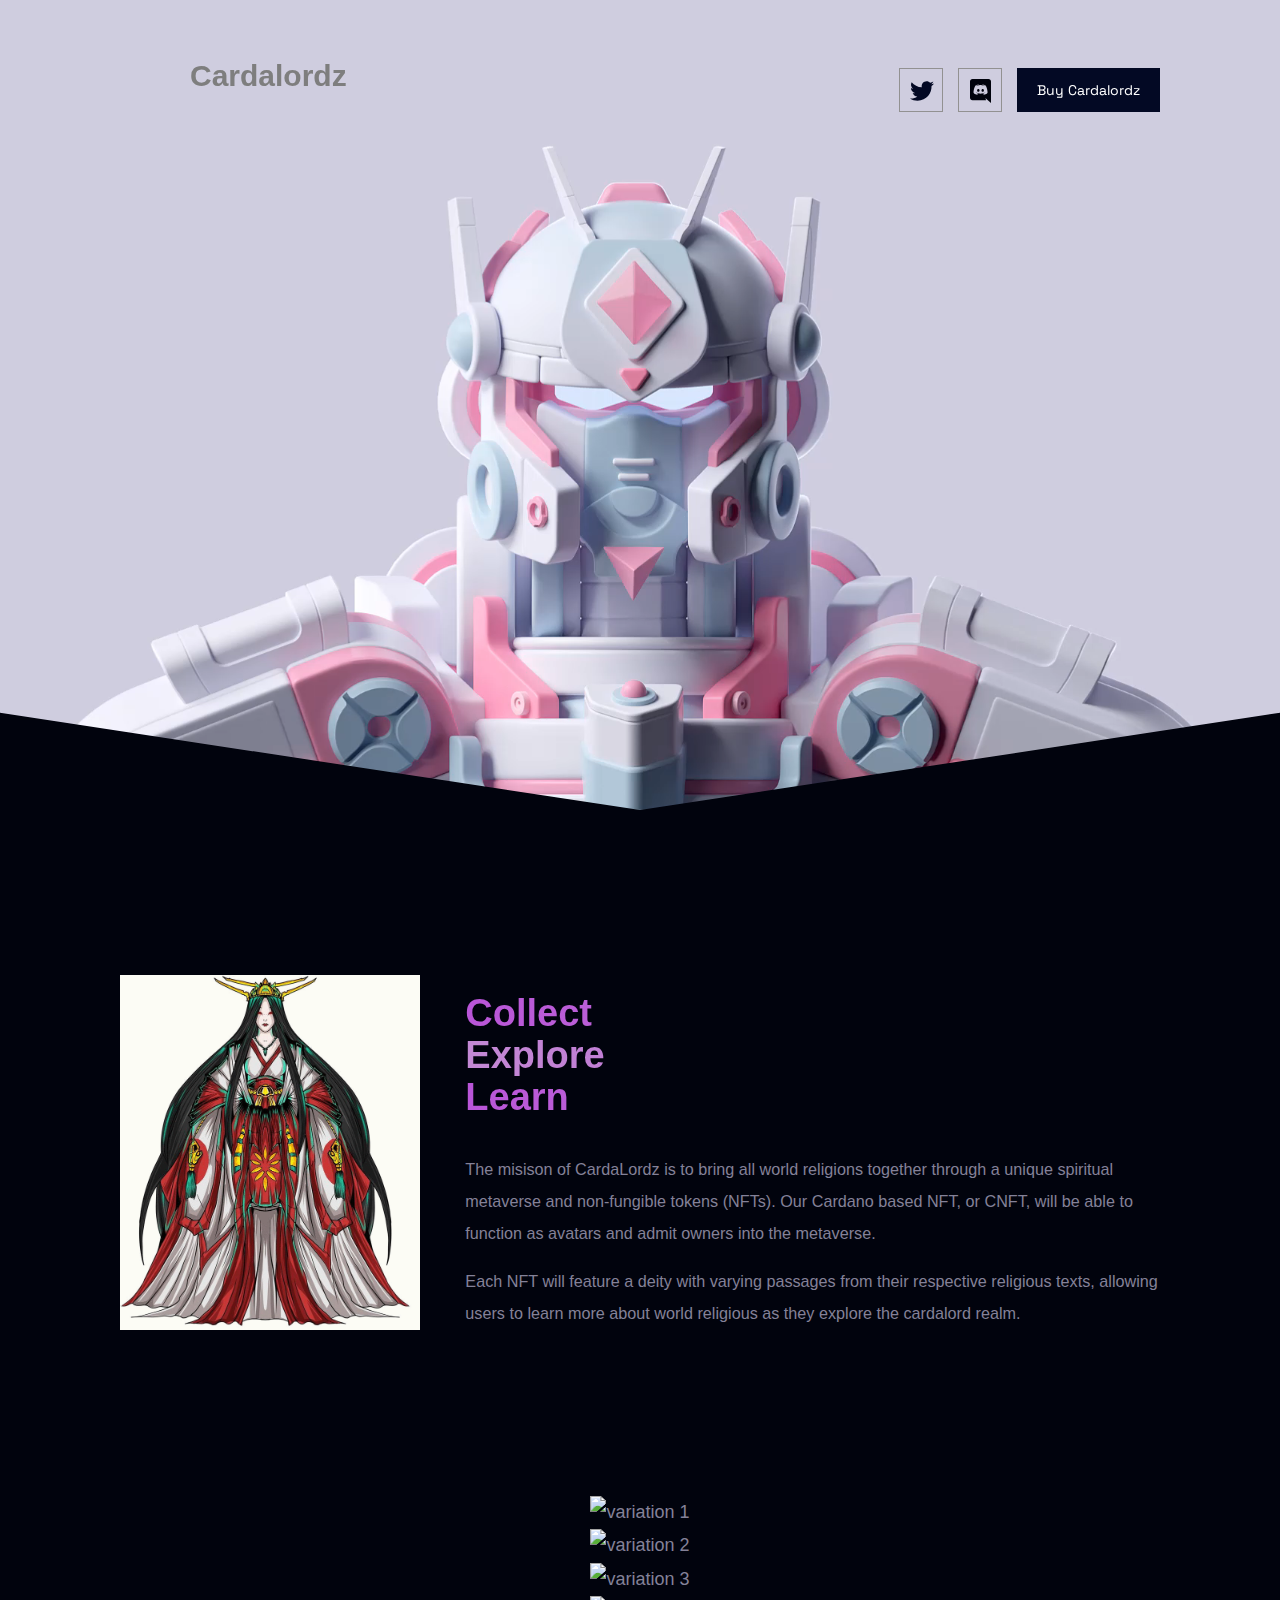
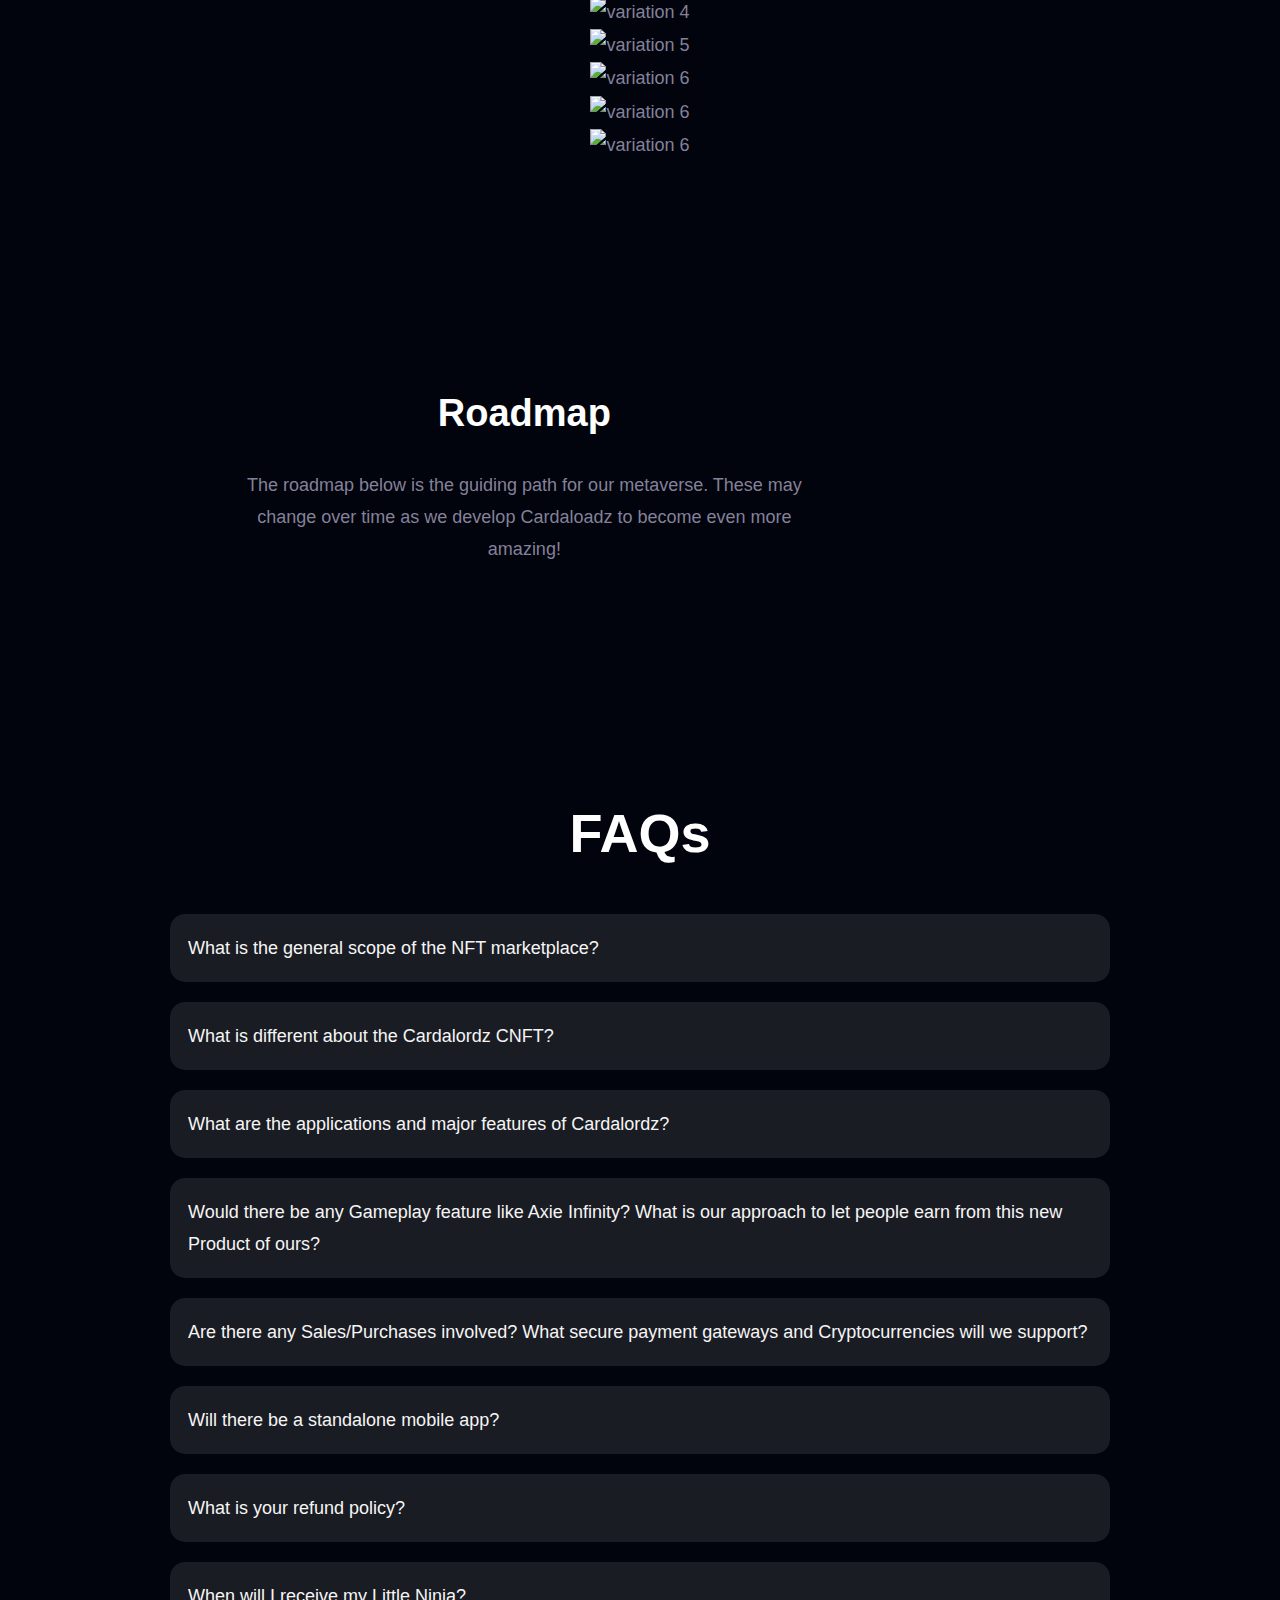
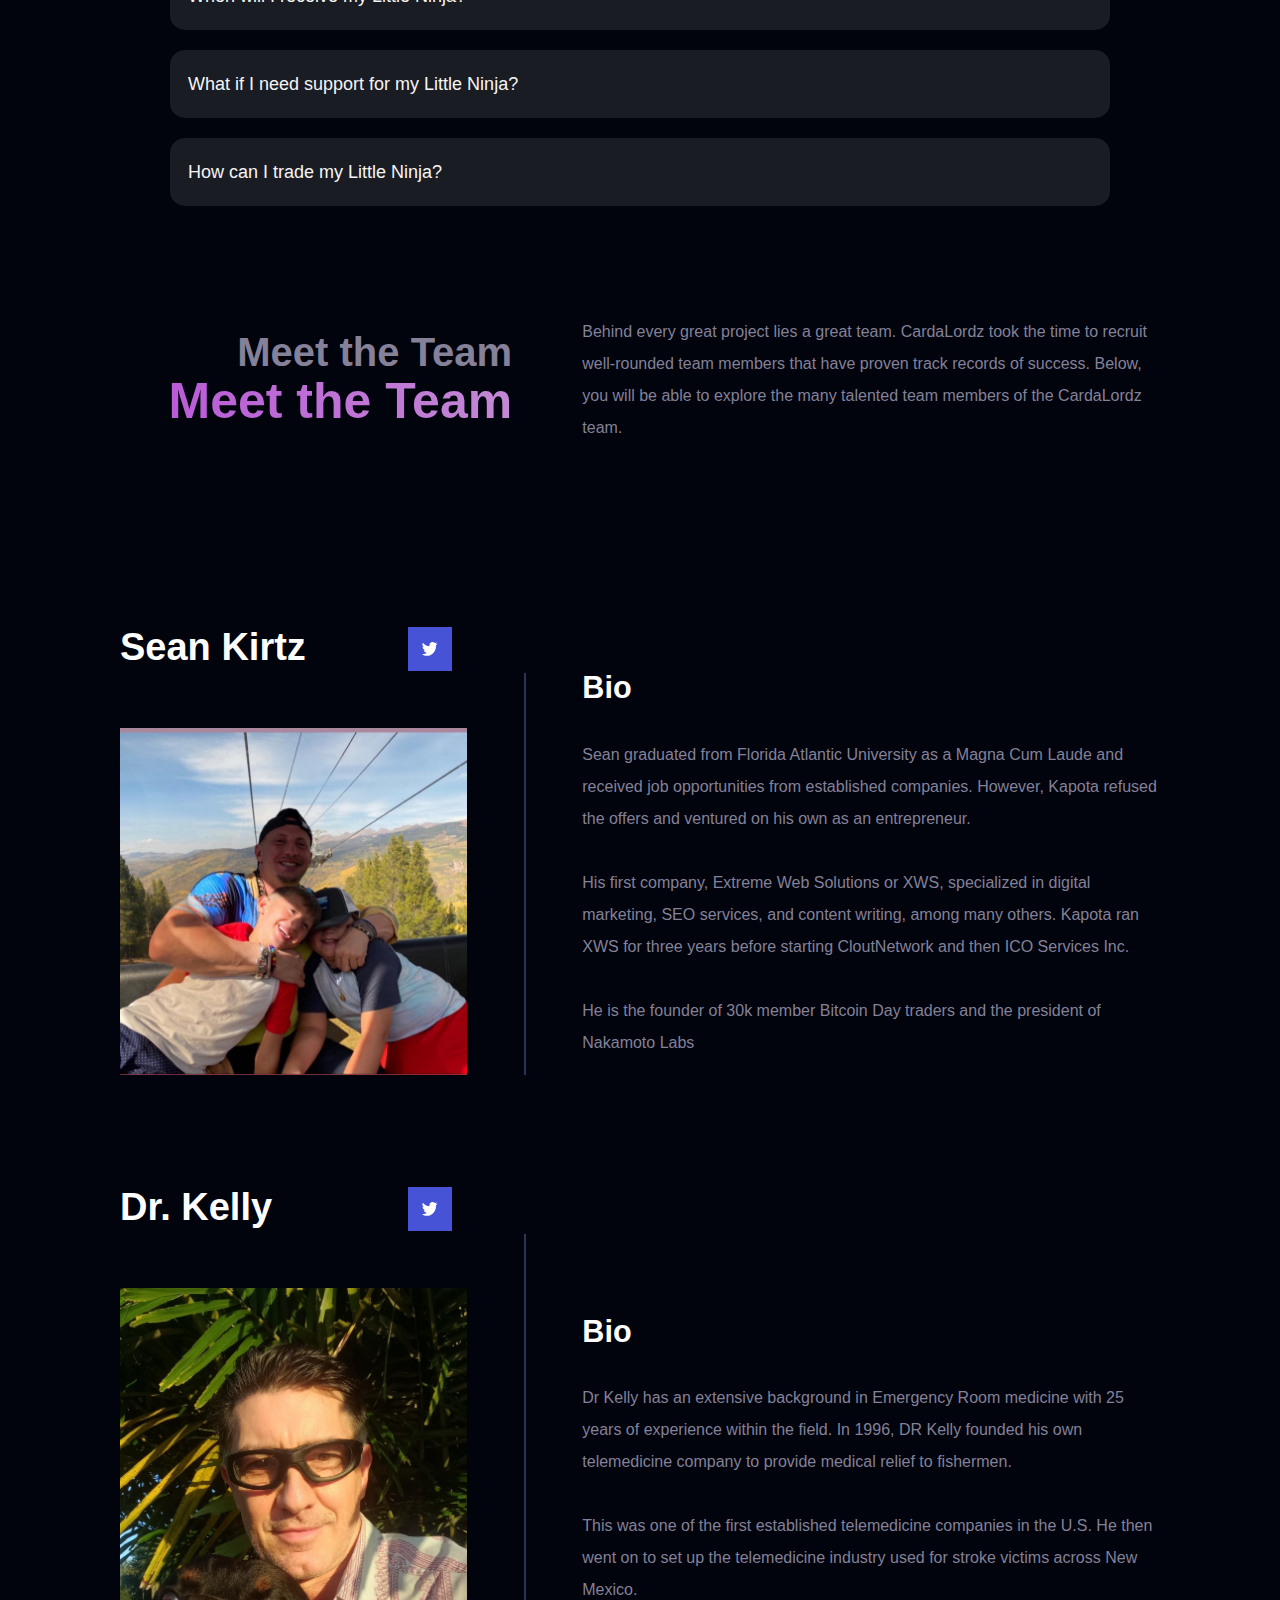
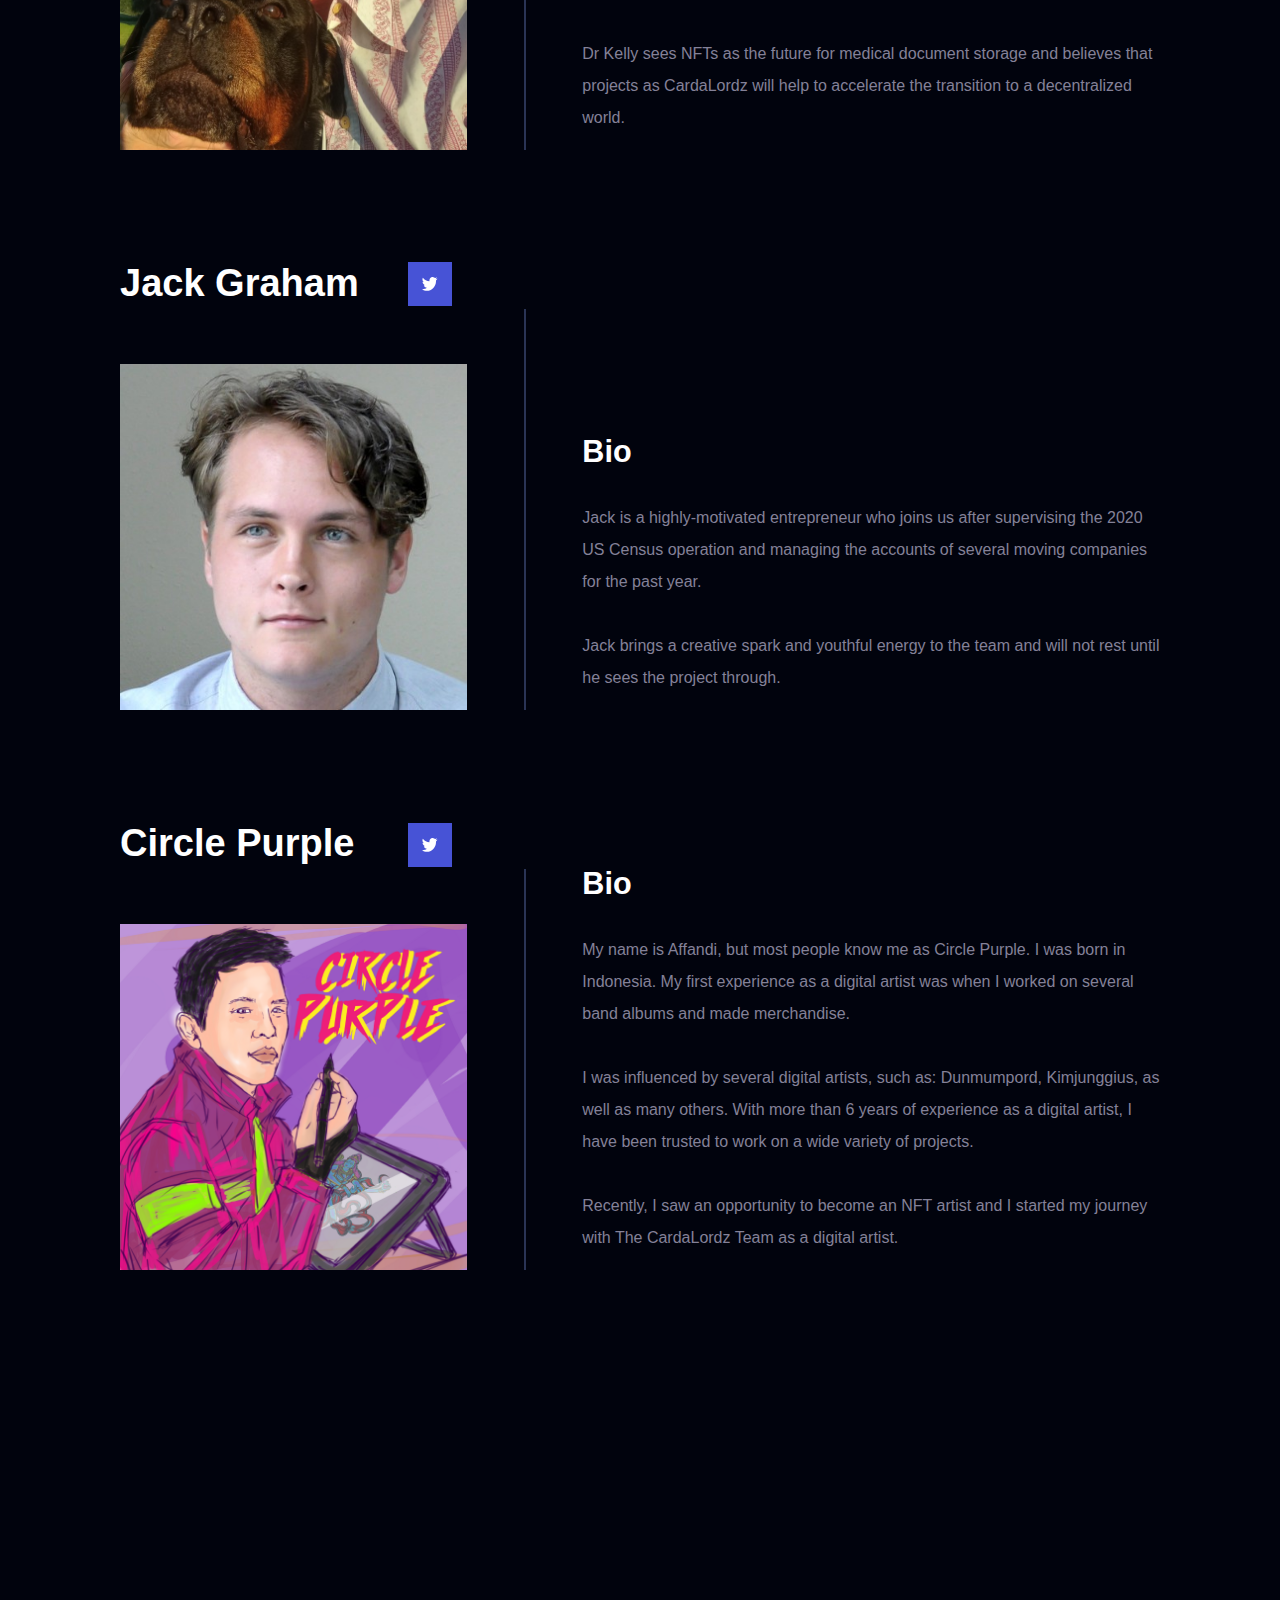
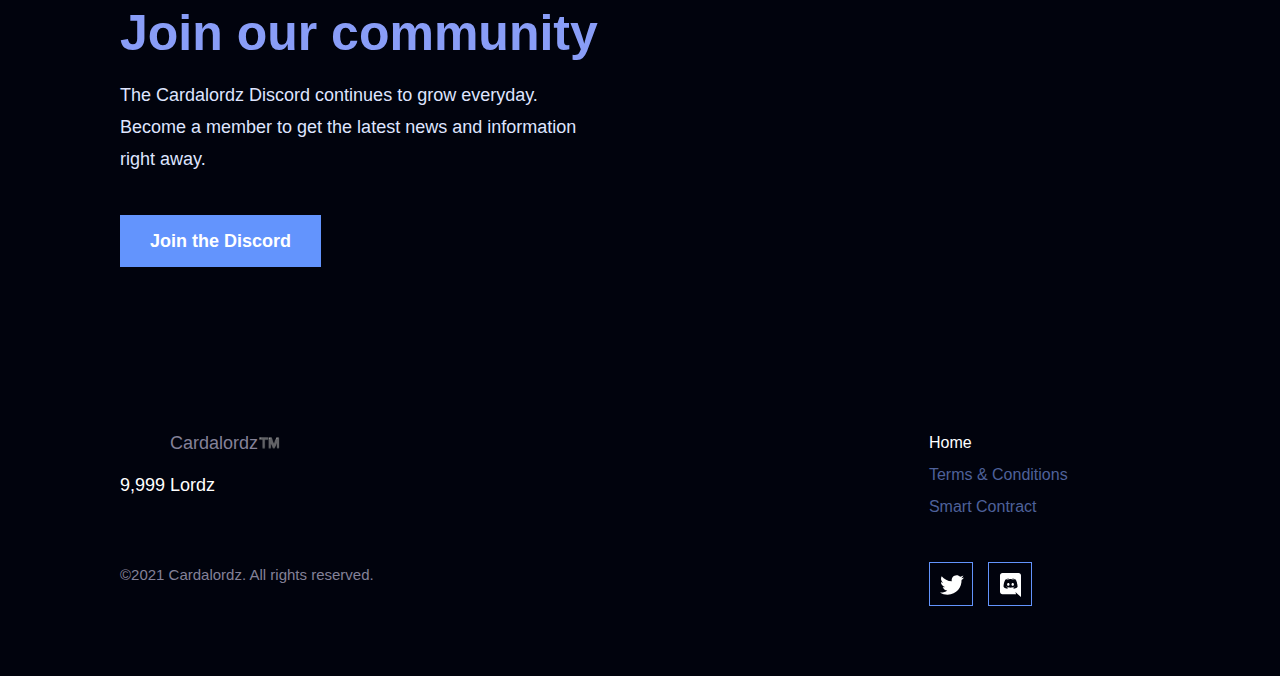
==== index.html @ a9fcb9c4 "roadmap troubleshooting" ====
<!DOCTYPE html>
<html lang="en" class="sr">
    <head>
        <link rel="preconnect" href="https://fonts.googleapis.com">
        <link rel="preconnect" href="https://fonts.gstatic.com" crossorigin>
        <link href="https://fonts.googleapis.com/css2?family=Space+Grotesk:wght@500;600;700&display=swap" rel="stylesheet">
        <script src="https://use.fontawesome.com/c1d1c9927c.js"></script>
        <link href="css/styles.css" rel="stylesheet">
        <link href="css/css2.css" rel="stylesheet">
        <link href="css/styles2.css" rel="stylesheet">
        <link href="css/vue.css" rel="stylesheet">
        <link href="css/accordion.css" rel="stylesheet">
        <link href="css/theme.css" rel="stylesheet">
        <link href="css/flickity.min.css" rel="stylesheet" media="screen">
        <link href="css/carousel.css" rel="stylesheet">
        <link href="css/countdown.css" rel="stylesheet">

    </head>
    <body style="height: 100%;">
    <noscript>
        "<b>We apologize, but the Cardalordz™️ site does not work without JavaScript enabled. Please enable JavaScript to continue.</b>"
    </noscript>
    <div id="app" data-v-app>
        <div id="project">
            <div id="home">
                <section id="hero">
                    <header class="container row sr-top-slow" data-sr-id="0" >
                        <div class="logo row">
                            <div class="carda-logo"></div>
                            <div class="typo">Cardalordz</div>
                        </div>
                        <div class="socialnav row">
                            <div class="link">
                                <a href="https://twitter.com/cardalordz" name="twitternav" rel="noopener" target="_blank" class="twitter row"></a>
                            </div>
                            <div class="link">
                                <a href="https://discord.com/invite/cardalordz" name="discordnav" rel="noopener" target="_blank" class="discord row"></a>
                            </div>
                            <div id="connect-btn">
                                <button class="wallet">
                                    <span class="dot"></span>
                                    Buy Cardalordz
                                </button>
                            </div>
                        </div>
                    </header>

                    <a class="hero-main-btn clickable" id="hero-main-btn" href="#" target="_blank">
                        <div class="element">
                            <div id="clockdiv">
                                <div>
                                  <span class="days"></span>
                                  <div class="smalltext">Days</div>
                                </div>
                                <div>
                                  <span class="hours"></span>
                                  <div class="smalltext">Hours</div>
                                </div>
                                <div>
                                  <span class="minutes"></span>
                                  <div class="smalltext">Minutes</div>
                                </div>
                                <div>
                                  <span class="seconds"></span>
                                  <div class="smalltext">Seconds</div>
                                </div>
                              </div>
                        </div>
                    </a>

                    <div style="transform: translateY(0px);">
                        <video id="hero-video" tabindex="0" preload playsinline>
                            <source src="assets/img/hero_replace.mp4" type="video/mp4">
                        </video>
                    </div>
                </section>
                <section id="presentation" class="container row">
                    <div class="examples sr-top-fast-delayed" data-sr-id="12">
                        <img src="assets/img/draft-lordz-gif.gif" />
                        <!--<video class="various" tabindex="0" preload autoplay loop>
                            <source src="/assets/img/various_replace.mp4" type="video/mp4">
                        </video>-->
                    </div>
                    <div class="description sr-top-fast" data-sr-id="2">
                        <h2>
                            <div class="degrade">Collect</div>
                            <div class="degrade-reverse">Explore</div>
                            <div class="degrade">Learn</div>
                        </h2>
                        <p class="presentation-p">
                            The misison of CardaLordz is to bring all world religions together through a unique spiritual metaverse and non-fungible tokens (NFTs).
                            Our Cardano based NFT, or CNFT, will be able to function as avatars and admit owners into the metaverse. 
                        </p>
                        <p class="presentation-p">
                            Each NFT will feature a deity with varying passages from their respective religious texts, allowing users 
                            to learn more about world religious as they explore the cardalord realm.
                        </p>
                    </div>
                </section>
                <section>
                    
                </section>
                <section id="gallery" class="sr-top-more-delayed">
                    <section class="carousel" aria-label="Gallery">
                        <div class="carousel"
                        data-flickity='{ 
                            "imagesLoaded": true, "autoPlay": true,
                            "pauseAutoPlayOnHover": false, "imagesLoaded": true,
                             "wrapAround": true, "prevNextButtons": false,
                             "cellAlign": "left", "contain": true 
                            }'>
                            <div class="carousel-card">
                                <img src="/assets/img/card-variations/1s.png" alt="variation 1" />
                            </div>
                            <div class="carousel-card">
                                <img src="/assets/img/card-variations/2s.png" alt="variation 2" />
                            </div>
                            <div class="carousel-card">
                                <img src="/assets/img/card-variations/3s.png" alt="variation 3" />
                            </div>
                            <div class="carousel-card">
                                <img src="/assets/img/card-variations/4s.png" alt="variation 4" />
                            </div>
                            <div class="carousel-card">
                                <img src="/assets/img/card-variations/5s.png" alt="variation 5" />
                            </div>
                            <div class="carousel-card">
                                <img src="/assets/img/card-variations/6s.png" alt="variation 6" />
                            </div>
                            <div class="carousel-card">
                                <img src="/assets/img/card-variations/7s.png" alt="variation 6" />
                            </div>
                            <div class="carousel-card">
                                <img src="/assets/img/card-variations/8s.png" alt="variation 6" />
                            </div>
                        </div>
                    </section>
                </section>
                <section id="roadmap" class="column">
                    <div class="decal container">
                        <h2 class="sr-top-fast" data-sr-id="3">Roadmap</h2>
                        <p class="intro sr-top-fast-delayed" data-sr-id="8">
                            The roadmap below is the guiding path for our metaverse.
                            These may change over time as we develop Cardaloadz to 
                            become even more amazing!
                        </p>
                        <div class="middle row relative">
                            <div class="timeline column">
                                <div class="line">
                                    <div class="progression">
                                    </div>
                                    <div class="step row done">
                                        <div class="dot">
                                            <div class="shape"></div>
                                        </div>
                                        <div class="details">
                                            <div class="title row sr-right-fast" data-sr-id="14">
                                                <div class="number degrage">001</div>
                                                <h3>CNFT Launch</h3>
                                            </div>
                                            <p class="sr-right-fast-delayed" data-sr-id="19">
                                            <span class="bold"> Quality comes first</span>
                                            We also need to work hard with our community to make Discord and Twitter even cooler with new additions throughout time. 
                                            </p>
                                        </div>
                                    </div>
                                </div>
                            </div>
                        </div>
                    </div>
                </section>
                <section id="section-faq" class="column">
                    <div class="container-faq text-center my-5 py-5">
                        <h3 class="faq-text text-center">FAQs <br></h3>
                        <button class="accordion">What is the general scope of the NFT marketplace?</button>
                            <div class="panel">
                                <p>The current NFT market volume as of the second half of 2021 was estimated to be 2.5 billion dollars.</p>
                            </div>
                        <button class="accordion">What is different about the Cardalordz CNFT?</button>
                            <div class="panel">
                                <p>CardaLordz will be the first to bring a spiritual metaverse to the NFT industry.</p>
                            </div>
                        <button class="accordion">What are the applications and major features of Cardalordz?</button>
                            <div class="panel">
                                <p>Cardalordz CNFTs will function as in avatars and grant admission into the metaverse.</p>
                            </div>
                        <button class="accordion">Would there be any Gameplay feature like Axie Infinity? 
                            What is our approach to let people earn from this new Product of ours?</button>
                            <div class="panel">
                                <p>There will be a gameplay feature. However, the gameplay is unique to the CardaLordz Metaverse.
                                    
                                    People will earn by taking on one of three roles in the metaverse: The Creator, The Preserver, or The Destroyer.
                                    <br><br>
                                    Creators will focus their time and effort on generating verse tokens.
                                    
                                    Preservers will spend their time matching verse tokens with other players to generate light tokens.
                                    
                                    Destroyers will combine verse tokens and light tokens to form a new Lord or to enlighten an existing one.  
                                    </p>
                            </div>
                        <button class="accordion">Are there any Sales/Purchases involved? 
                            What secure payment gateways and Cryptocurrencies will we support?</button>
                            <div class="panel">
                                <p>We will have affiliate marketplaces where lordz and verse tokens will be available to be sold among players. 
                                    <br>
                                    There will be in-game microtransactions when players choose to mint verse tokens, light tokens, or Lordz. 
                                    There will also be transactions for enlightening Lordz. 
                                    The payment system we will use is still being developed with your security in mind.
                                </p>
                            </div>
                        <button class="accordion">Will there be a standalone mobile app?</button>
                            <div class="panel">
                                <p>As of now, we do not have plans for a mobile app. We will be launching initially for PC only.
                                    If community engagement warrants a mobile application in the future we will make adjustments as necessary.
                                </p>
                            </div>
                        <button class="accordion">What is your refund policy?</button>
                            <div class="panel">
                                <p>If you sent the wrong amount of ADA to our address, you will be refunded the excess amount within 7 days, minus the transaction costs. If you sent ADA from an exchange it CANNOT be refunded.</p>
                            </div>
                <!--
                        <button class="accordion">What is the Little Ninjas Policy ID?</button>
                            <div class="panel">
                                <p>Every Little Ninja was minted under the Policy ID:</p>
                            </div>
                -->
                        <button class="accordion">When will I receive my Little Ninja?</button>
                            <div class="panel">
                                <p>Once the collection is released the Minting process will happen automatically and the transaction will be submitted to the blockchain, it should take no longer than 30 minutes.</p>
                            </div>
                        <button class="accordion">What if I need support for my Little Ninja?</button>
                            <div class="panel">
                                <p>You can join our Discord server and send a message to an admin in there.</p>
                            </div>
                        <button class="accordion">How can I trade my Little Ninja?</button>
                            <div class="panel">
                                <p>You will be able to trade on cnft.io or on our trusted discord servers until smart contracts are released on the Cardano Blockchain.</p>
                            </div>
                    </div>
                </section>
                <section id="team" class="container">
                    <div class="intro row">
                        <div class="title">
                            <div class="question sr-top-fast" data-sr-id="4">Meet the Team</div>
                            <div class="answer degrade sr-top-fast-delayed" data-sr-id="9">Meet the Team</div>
                        </div>
                        <div class="presentation sr-right-super-delayed" data-sr-id="26">
                            <p>Behind every great project lies a great team. CardaLordz took the time to recruit well-rounded 
                                team members that have proven track records of success. 
                                Below, you will be able to explore the many talented team members of the CardaLordz team.
                            </p>
                        </div>
                    </div>
                    <div class="member row">
                        <div class="who column sr-left-fast" data-sr-id="27">
                            <div class="top row">
                                <h2>Sean Kirtz</h2>
                                <div class="social row">
                                    <div class="link">
                                        <a href="https://twitter.com/SEANSTWITTER" class="network twitter row" name="twitter-sean_" rel="noopenr" target="_blank"></a>
                                    </div>
                                </div>
                            </div>
                            <img src="/assets/img/sean-about-us.jpeg" alt="Profile picture of Sean">
                        </div>
                        <div class="spacer sr-opacity-delayed" data-sr-id="29"></div>
                        <div class="works column sr-right-fast-delayed" data-sr-id="24">
                            <div class="top row">
                                <h3>Bio</h3>
                            </div>
                            <section class="carousel examples" aria-label="Gallery">
                                <p>
                                    Sean graduated from Florida Atlantic University as a Magna Cum Laude and received job 
                                    opportunities from established companies. However, Kapota refused the offers and ventured
                                     on his own as an entrepreneur. 
                                    <br>
                                    <br>
                                    His first company, Extreme Web Solutions or XWS, specialized in digital marketing, 
                                    SEO services, and content writing, among many others. Kapota ran XWS for three years before 
                                    starting CloutNetwork and then ICO Services Inc.
                                    <br>
                                    <br>
                                    He is the founder of 30k member Bitcoin Day traders and the president of Nakamoto Labs
                                </p>
                            </section>
                        </div>
                    </div>
                    <div class="member row">
                        <div class="who column sr-left-fast" data-sr-id="27">
                            <div class="top row">
                                <h2>Dr. Kelly</h2>
                                <div class="social row">
                                    <div class="link">
                                        <a href="https://twitter.com/SEANSTWITTER" class="network twitter row" name="twitter-kelly_" rel="noopenr" target="_blank"></a>
                                    </div>
                                </div>
                            </div>
                            <img src="/assets/img/dr-kelly-about-us.jpeg" alt="Profile picture of Dr. Kelly">
                        </div>
                        <div class="spacer sr-opacity-delayed" data-sr-id="29"></div>
                        <div class="works column sr-right-fast-delayed" data-sr-id="24">
                            <div class="top row">
                                <h3>Bio</h3>
                            </div>
                            <section class="carousel examples" aria-label="Gallery">
                                <p>
                                    Dr Kelly has an extensive background in Emergency Room medicine with 25 years of 
                                    experience within the field. In 1996, DR Kelly founded his own telemedicine company 
                                    to provide medical relief to fishermen. 
                                    <br>
                                    <br>
                                    This was one of the first established telemedicine 
                                    companies in the U.S. He then went on to set up the telemedicine industry used for stroke 
                                    victims across New Mexico.
                                    <br>
                                    <br>
                                    Dr Kelly sees NFTs as the future for medical document storage and believes that projects 
                                    as CardaLordz will help to accelerate the transition to a decentralized world.
                                </p>
                            </section>
                        </div>
                    </div>
                    <div class="member row">
                        <div class="who column sr-left-fast" data-sr-id="27">
                            <div class="top row">
                                <h2>Jack Graham</h2>
                                <div class="social row">
                                    <div class="link">
                                        <a href="https://twitter.com/JACK GRAHAM" class="network twitter row" name="twitter-jack-g_" rel="noopenr" target="_blank"></a>
                                    </div>
                                </div>
                            </div>
                            <img src="/assets/img/jack-g-about-us.jpeg" alt="Profile picture of Jack">
                        </div>
                        <div class="spacer sr-opacity-delayed" data-sr-id="29"></div>
                        <div class="works column sr-right-fast-delayed" data-sr-id="24">
                            <div class="top row">
                                <h3>Bio</h3>
                            </div>
                            <section class="carousel examples" aria-label="Gallery">
                                <p>
                                    Jack is a highly-motivated entrepreneur who joins us after supervising the 2020 US Census 
                                    operation and managing the accounts of several moving companies for the past year. 
                                    <br>
                                    <br>
                                    Jack brings a creative spark and youthful energy to the team and will not rest until he sees 
                                    the project through.
                                </p>
                            </section>
                        </div>
                    </div>
                    <div class="member row">
                        <div class="who column sr-left-fast" data-sr-id="27">
                            <div class="top row">
                                <h2>Circle Purple</h2>
                                <div class="social row">
                                    <div class="link">
                                        <a href="https://twitter.com/AffandiTWITTER" class="network twitter row" name="twitter-circle-purple_" rel="noopenr" target="_blank"></a>
                                    </div>
                                </div>
                            </div>
                            <img src="/assets/img/circle-purple-about-us.png" alt="Profile picture of Affandi">
                        </div>
                        <div class="spacer sr-opacity-delayed" data-sr-id="29"></div>
                        <div class="works column sr-right-fast-delayed" data-sr-id="24">
                            <div class="top row">
                                <h3>Bio</h3>
                            </div>
                            <section class="carousel examples" aria-label="Gallery">
                                <p>
                                    My name is Affandi, but most people know me as Circle Purple. I was born in Indonesia.
                                    My first experience as a digital artist was when I worked on several band albums
                                     and made merchandise. 
                                     <br>
                                     <br>
                                     I was influenced by several digital artists, such as: Dunmumpord, Kimjunggius, 
                                     as well as many others. With more than 6 years of experience as a digital artist, 
                                     I have been trusted to work on a wide variety of projects.
                                     <br>
                                     <br>
                                    Recently, I saw an opportunity to become an NFT artist and I started my journey with The CardaLordz 
                                    Team as a digital artist. 
                                </p>
                            </section>
                        </div>
                    </div>
                </section>
                <section id="discord">
                    <div class="container">
                        <h2 class="sr-top-fast" data-sr-id="5">
                            Join our community
                        </h2> 
                        <p class="sr-top-fast-delayed" data-sr-id="10">The Cardalordz Discord continues to grow everyday.
                            Become a member to get the latest news and information right away.
                        </p>
                        <div class="sr-top-more-delayed" data-sr-id="13">
                            <a href="https://discord.com/invite/cardalordz" rel="noopener" target="_blank" class="cta">Join the Discord</a>
                        </div>
                        <div class="lord sr-bottom-more-delayed" data-sr-id="31"></div>
                    </div>
                </section>
                <footer>
                    <div class="container row">
                        <div class="infos column sr-top-fast" data-sr-id="6">
                            <div class="blockmark column">
                                <div class="logo row">
                                    <div class="carda-logo"></div>
                                    <div class="typo">Cardalordz™️</div>
                                </div>
                                <p class="baseline">9,999 Lordz</p>
                            </div>
                            <p class="copyright">©2021 Cardalordz. All rights reserved.</p>
                            </div>
                            <div class="right column sr-top-fast-delayed" data-sr-id="11">
                                <div class="nav column">
                                    <a aria-current="page" href="/" class="router-link-active router-link-exact-active">Home</a>
                                    <a href="/terms" class="">Terms & Conditions</a>
                                    <a href="" rel="noopener" target="_blank">Smart Contract</a>
                                </div>
                                <div class="social row">
                                    <div class="link">
                                        <a href="https://twitter.com/cardalordz" name="twitter" rel="noopener" target="_blank" class="twitter row"></a>
                                    </div>
                                    <div class="link">
                                        <a href="https://discord.com/invite/cardalordz" name="Discord" rel="noopener" target="_blank" class="discord row"></a>
                                    </div>
                                </div>
                        </div>
                    </div>
                </footer>
            </div>
        </div>
    </div>
    <script>
        var acc = document.getElementsByClassName("accordion");
        var i;
    
        for (i = 0; i < acc.length; i++) {
              acc[i].addEventListener("click", function() {
        /* Toggle between adding and removing the "active" class,
        to highlight the button that controls the panel */
            this.classList.toggle("active");
    
        /* Toggle between hiding and showing the active panel */
            var panel = this.nextElementSibling;
            if (panel.style.display === "block") {
                  panel.style.display = "none";
            } else {
              panel.style.display = "block";
            }
              });
        }
    </script>
    <script async defer src="/js/scrollreveal.js"></script>
    <script async defer src="/js/unpkg-scrollreveal.js"></script>
    <script async defer src="/js/flickity.pkgd.min.js"></script>
    <script async defer src="/js/scripts.js"></script>
    </body>
</html>
---- css/styles.css ----
:root {
    --vc-clr-primary: #642afb;
    --vc-clr-secondary: #8e98f3;
    --vc-clr-white: #fff;
    --vc-icn-width: 1.2em;
    --vc-nav-width: 30px;
    --vc-nav-color: #fff;
    --vc-nav-background-color: var(--vc-clr-primary);
    --vc-pgn-width: 10px;
    --vc-pgn-height: 5px;
    --vc-pgn-margin: 5px;
    --vc-pgn-border-radius: 0;
    --vc-pgn-background-color: var(--vc-clr-secondary);
    --vc-pgn-active-color: var(--vc-clr-primary);
}
:root {
    box-sizing: border-box;
    -ms-overflow-style: -ms-autohiding-scrollbar;
    -webkit-text-size-adjust: 100%;
    -ms-text-size-adjust: 100%;
    text-rendering: optimizeLegibility;
}
* {
    padding: 0;
    margin: 0;
    font-size: inherit;
    line-height: inherit;
}
html {
    font-size: 62.5%;
    background: #01030d;
}
html {
    -webkit-tap-highlight-color: rgba(0,0,0,0);
    -webkit-tap-highlight-color: transparent;
}
div {
    display: block;
}
body {
    font: 1.8em/2 sans-serif;
    -webkit-font-smoothing: antialiased;
    -moz-osx-font-smoothing: grayscale;
    font-family: Space Grotesk;
    line-height: 32px;
    color: #848198;
}
body {
    font: 1.8em/2 sans-serif;
    font-style: normal;
    font-variant-ligatures: normal;
    font-variant-caps: normal;
    font-variant-numeric: normal;
    font-variant-east-asian: normal;
    font-weight: normal;
    font-stretch: normal;
    font-size: 1.8em;
    line-height: 32px;
    font-family: Space Grotesk;
    -webkit-font-smoothing: antialiased;
    -moz-osx-font-smoothing: grayscale;
    font-family: Space Grotesk;
    line-height: 32px;
    color: #848198;
}
section {
    display: block;
}
.unused {
    visibility: visible;
    opacity: 1;
    transform: matrix3d(1, 0, 0, 0, 0, 1, 0, 0, 0, 0, 1, 0, 0, 0, 0, 1);
    transition: opacity 1.5s cubic-bezier(0.5, 0, 0, 1) 0.2s, transform 1.5s cubic-bezier(0.5, 0, 0, 1) 0.2s;
}
.container {
    max-width: 1160px;
    padding: 0 60px;
}
.row {
    display: flex;
    flex-direction: row;
}
.column {
    display: flex;
    flex-direction: column;
}
#vue, .container {
    margin: auto;
}
header {
    justify-content: space-between;
    align-items: center;
}
article, aside, details, figcaption, figure, footer, header, main, menu, nav, section, summary {
    display: block;
}
#hero header {
    position: absolute;
    top: 60px;
    left: 0;
    right: 0;
    z-index: 2;
}
#hero {
    position: relative;
    -webkit-clip-path: polygon(0 0,100% 0,100% 88%,50% 100%,0 88%);
    clip-path: polygon(0 0,100% 0,100% 88%,50% 100%,0 88%);
    width: 100%;
    height: 90vh;
    padding: 0 0 0 0;
}
header .carda-logo {
    display: block;
    width: 50px;
    height: 60px;
    background: url(/assets/img/logo-tree.png) no-repeat;
    background-size: cover;
}
header .typo {
    font-size: 3rem;
    font-weight: 700;
    color: rgb(126, 126, 126);
    margin-left: 20px;
}
header .link {
    border: 1px solid rgb(146, 145, 145);
    width: 44px;
    height: 44px;
    margin-right: 15px;
    box-shadow: inset 0 0 0 rgb(124, 124, 124);
    transition: all .3s ease-in-out;
}
header .link:hover {
    box-shadow: inset 0 -54px 0 #6394FD;
}
header .link a {
    width: 44px;
    height: 44px;
    display: block;
    justify-content: center;
    align-items: center;
}
header .twitter {
    background-color: #030924;
    -webkit-mask: url(/assets/img/logo-twitter.svg) no-repeat center;
    mask: url(/assets/img/logo-twitter.svg) no-repeat center;
}
header .wallet {
    background: #030924;
    border: none;
    font-family: Space Grotesk;
    font-size: 1.4rem;
    color: #fff;
    padding: 6px 20px;
    transition: all .3s ease-in-out;
}
header .wallet:hover {
    background-color: #6394fd;
}
a {
    color: #6394fd;
    transition: all .3s ease-in-out;
}
a {
    background-color: transparent;
}
h1, h2 {
    color: #fff;
}
h2 {
    display: block;
    font-size: 1em;
    margin-block-start: 0.83em;
    margin-block-end: 0.83em;
    margin-inline-start: 0px;
    margin-inline-end: 0px;
    font-weight: bold;
}
h2 {
    font-size: 3.8rem;
    line-height: 4.2rem;
    font-weight: 700;
    margin-bottom: 35px;
}
h3, h4 {
    color: #fff;
}
h3 {
    font-size: 3rem;
    line-height: 3.3rem;
}
h3 {
    display: block;
    font-size: 1.7em;
    margin-block-start: 1em;
    margin-block-end: 1em;
    margin-inline-start: 0px;
    margin-inline-end: 0px;
    font-weight: bold;
}
p {
    margin: 30px 0 0;
}
p {
    display: block;
    margin-block-start: 1em;
    margin-block-end: 1em;
    margin-inline-start: 0px;
    margin-inline-end: 0px;
}
.presentation-p {
    font-size: 0.9em;
}
.description {
    margin-left: 45px;

}
a:-webkit-any-link {
    color: -webkit-link;
    cursor: pointer;
    text-decoration: underline;
}
header .discord {
    background-color: #01030d;
    -webkit-mask: url(/assets/img/logo-discord.svg) no-repeat center;
    mask: url(/assets/img/logo-discord.svg) no-repeat center;
}
button, input[type=button], input[type=reset], input[type=submit] {
    appearance: button;
    -moz-appearance: button;
    -webkit-appearance: button;
    cursor: pointer;
}
button, input, select {
    overflow: visible;
}
#hero .hero-main-btn {
    position: absolute;
    top: 70%;
    left: 50%;
    transform: translate(-50%,-50%);
    z-index: 10;
    font-size: 20px;
    line-height: 30px;
    font-family: Space Grotesk;
    text-align: center;
    text-decoration: none;
}
#hero .hero-main-btn.clickable .element {
    cursor: pointer;
}
#hero .hero-main-btn .element {
    background: transparent;
    padding: 25px 50px;
    transition: all .3s ease-in-out;
    color: #fff;
    cursor: no-drop;
}
#hero .hero-main-btn .element>.text {
    font-weight: 700;
}
#hero .hero-main-btn.clickable .element:hover {
    background: transparent;
    color: #fff;
}
.degrade {
    background: linear-gradient(
90deg,#b955d8,#c389d4);
    -webkit-background-clip: text;
    background-clip: text;
    -webkit-text-fill-color: transparent;
}
.degrade-reverse {
    background: linear-gradient(
90deg,#c389d4,#b955d8);
    -webkit-background-clip: text;
    background-clip: text;
    -webkit-text-fill-color: transparent;
}
#presentation .examples:after {
    position: absolute;
    content: "";
    width: 145px;
    height: 145px;
    background: url() no-repeat;
    left: -70px;
    top: -50px;
}
:after, :before {
    vertical-align: inherit;
    text-decoration: inherit;
}
*, :after, :before {
    box-sizing: inherit;
}
#presentation {
    margin-top: 150px;
    margin-bottom: 150px;
    justify-content: space-between;
    align-items: center;
    overflow: hidden;
}
#gallery {
    margin-bottom: 200px;
}
#gallery .carousel {
    overflow: hidden;
}

.carousel, .carousel * {
    box-sizing: border-box;
}
.carousel {
    position: relative;
    text-align: center;
}
.carousel__viewport {
    overflow: hidden;
}
.carousel__viewport {
    overflow: hidden;
}
.carousel__track {
    display: flex;
    margin: 0;
    padding: 0;
    position: relative;
}
ol {
    display: block;
    list-style-type: decimal;
    margin-block-start: 1em;
    margin-block-end: 1em;
    margin-inline-start: 0px;
    margin-inline-end: 0px;
    padding-inline-start: 40px;
}
li {
    text-align: -webkit-match-parent;
}
ol {
    list-style-type: decimal;
}
#gallery .carousel__pagination {
    align-items: flex-end;
    margin-top: 50px;
}
.carousel__pagination {
    display: flex;
    justify-content: center;
    list-style: none;
}
.carousel__pagination-button {
    margin: var(--vc-pgn-margin);
    width: var(--vc-pgn-width);
    height: var(--vc-pgn-height);
    border-radius: var(--vc-pgn-height);
    border: 0;
    cursor: pointer;
    background-color: var(--vc-pgn-bg-color);
}
#gallery .carousel__pagination-item button {
    width: 40px;
    height: 12px;
    background: #4e619a;
    margin: 1px;
    border: 5px solid #01030d;
    transition: all .3s ease-in-out;
}
#roadmap {
    position: relative;
    margin-bottom: 100px;
    overflow: hidden;
}
#roadmap .intro, #roadmap h2 {
    text-align: center;
    width: 55.55%;
    margin-left: 11.11%;
}
#roadmap .intro {
    margin-top: 0;
}
#roadmap .row.relative {
    position: relative;
}
#roadmap .timeline {
    position: relative;
    align-items: center;
    width: 77.77%;
    margin: 80px 0 0;
}
#roadmap .line {
    position: absolute;
    width: 2px;
    height: 100%;
    background: hsla(0,0%,100%,.4);
    left: 82px;
}
#roadmap .progression {
    background: #ff79a8;
    background: linear-gradient(180deg,#ff79a8,#d02561 49%);
    width: 3px;
    height: 180px;
    margin-left: -1px;
}
#roadmap .step:nth-child(2) {
    margin-top: 100px;
}
#roadmap .step {
    background: #04091a;
    width: 100%;
    padding: 50px 70px;
    margin: 30px 0;
}
#roadmap .dot {
    padding: 5px;
}
#roadmap .step.done .shape {
    background: #d02560;
}
#roadmap .shape {
    width: 15px;
    height: 15px;
    background: #fff;
    box-shadow: 0 0 0 6px #04091a;
    transform: rotate(45deg);
}
#roadmap .details {
    margin-left: 35px;
}
#roadmap .title {
    align-items: flex-end;
}
#roadmap .number {
    font-size: 2rem;
    line-height: 2.6rem;
    font-weight: 700;
    margin-right: 20px;
}
#roadmap .step p {
    margin: 20px 0 0;
}
.bold {
    font-weight: 700;
}
#discord {
    position: relative;
    width: 100%;
    background: url(/assets/img/discord_background.jpg) no-repeat;
    background-size: cover;
    background-position: 50% left;
    margin-top: 160px;
    overflow: hidden;
}
#discord .container {
    padding: 100px 60px;
}
#discord h2 {
    color: #899df7;
    width: 55.55%;
    margin-bottom: 25px;
    font-size: 5rem;
}
#discord p {
    width: 44.44%;
    margin: 0 0 50px;
    color: #dfe5ff;
}
#discord .lord {
    position: absolute;
    width: 580px;
    height: 427px;
    background: url() no-repeat;
    background-size: cover;
    bottom: 0;
    right: 0;
}
footer .container {
    justify-content: space-between;
    margin: 70px auto;
}
footer .infos {
    width: 44.44%;
    justify-content: space-between;
}
footer .carda-logo {
    display: block;
    width: 50px;
    height: 30px;
    background: url(/assets/img/logo-tree.png) no-repeat;
    background-size: cover;
}
footer .baseline {
    font-weight: 300;
    color: #fff;
    margin-top: 10px;
}
footer .copyright {
    font-size: 1.5rem;
    color: #848198;
    font-weight: 300;
    margin-top: 40px;
}
footer .right {
    width: 22.22%;
    justify-content: space-between;
}
footer .nav a:first-child {
    color: #fff;
}
footer .nav a {
    text-decoration: none;
    font-size: 1.6rem;
    color: #4e619a;
    transition: all .3s ease-in-out;
}
footer .link {
    border: 1px solid #6394fd;
    width: 44px;
    height: 44px;
    margin-right: 15px;
    box-shadow: inset 0 0 0 #6394fd;
    transition: all .3s ease-in-out;
}
footer .link a {
    width: 44px;
    height: 44px;
    display: block;
    justify-content: center;
    align-items: center;
}
footer .link:hover {
    box-shadow: inset 0 -54px 0 #6394fd;
}
footer .twitter {
    background-color: #fff;
    -webkit-mask: url(/assets/img/logo-twitter.svg) no-repeat center;
    mask: url(/assets/img/logo-twitter.svg) no-repeat center;
}
footer .link:last-child {
    margin-right: 0;
}
footer .discord {
    background-color: #fff;
    -webkit-mask: url(/assets/img/logo-discord.svg) no-repeat center;
    mask: url(/assets/img/logo-discord.svg) no-repeat center;
}
#discord .cta:hover {
    background: #6394fd;
}

#discord .cta {
    padding: 16px 30px;
    background: #6394fd;
    color: #fff;
    text-decoration: none;
    font-weight: 700;
}
.cta:hover {
    background: #6394fd;
    color: #fff;
}
a:hover {
    color: #6394fd;
}
a:active, a:hover {
    outline: 0;
}
.cta {
    padding: 16px 30px;
    background: #6394fd;
    color: #fff;
    text-decoration: none;
    font-weight: 700;
    transition: all .3s ease-in-out;
}
#team {
    margin-bottom: 200px;
    padding-top: 100px;
    overflow: hidden;
}
#team .intro {
    justify-content: space-between;
    align-items: center;
    margin-bottom: 150px;
}
#team .title {
    position: relative;
    width: 44.44%;
    text-align: right;
    padding-right: 70px;
}
#team .question {
    font-size: 4rem;
    font-weight: 700;
}
#team .answer {
    font-size: 5rem;
    font-weight: 700;
    line-height: 4.6rem;
    margin-top: 10px;
}
#team .title:after {
    position: absolute;
    content: "";
    width: 123px;
    height: 123px;
    background: url(/images/golden_pyramyd.png) no-repeat;
    left: -60px;
    top: -100px;
}
#team .presentation {
    width: 55.55%;
}
#team .presentation p {
    margin: 0;
}
#team .member {
    position: relative;
    justify-content: space-between;
    align-items: flex-end;
}
#team .who {
    width: 33.33%;
}
#team .who .top {
    justify-content: space-between;
    align-items: center;
    margin-bottom: 25px;
}
#team .who img {
    align-self: flex-start;
    width: 100%;
}
#team .link:first-child {
    margin-right: 15px;
}
#team .link {
    background: #4753d6;
    width: 44px;
    height: 44px;
    transition: all .3s ease-in-out;
}
#team .twitter {
    background-color: #fff;
    -webkit-mask: url(/assets/img/twitter-about-small.svg) no-repeat center;
    mask: url(/assets/img/twitter-about-small.svg) no-repeat center;
}
#team .instagram {
    background-color: #fff;
    -webkit-mask: url(/assets/img/logo-instagram.svg) no-repeat center;
    mask: url(/assets/img/logo-instagram.svg) no-repeat center;
}
#team .network {
    width: 44px;
    height: 44px;
    display: block;
    justify-content: center;
    align-items: center;
}
#team .spacer {
    position: absolute;
    width: 2px;
    height: calc(100% - 79px);
    background: #687fc2;
    left: 38.885%;
    bottom: 0;
    opacity: .4;
}
#team .works {
    width: 55.55%;
    justify-content: space-between;
}
#team .nav, #team .works .top {
    justify-content: space-between;
}
#team .works .top {
    align-items: center;
    margin-bottom: 25px;
    height: 20px;
}
#team .examples {
    justify-content: space-between;
}
#team p {
    text-align: left;
    font-size: 1.6rem;
}
#team .member {
    margin-top: 80px;
}
---- css/css2.css ----
/* devanagari */
@font-face {
  font-family: 'Poppins';
  font-style: normal;
  font-weight: 300;
  font-display: swap;
  src: url(https://fonts.gstatic.com/s/poppins/v15/pxiByp8kv8JHgFVrLDz8Z11lFc-K.woff2) format('woff2');
  unicode-range: U+0900-097F, U+1CD0-1CF6, U+1CF8-1CF9, U+200C-200D, U+20A8, U+20B9, U+25CC, U+A830-A839, U+A8E0-A8FB;
}
/* latin-ext */
@font-face {
  font-family: 'Poppins';
  font-style: normal;
  font-weight: 300;
  font-display: swap;
  src: url(https://fonts.gstatic.com/s/poppins/v15/pxiByp8kv8JHgFVrLDz8Z1JlFc-K.woff2) format('woff2');
  unicode-range: U+0100-024F, U+0259, U+1E00-1EFF, U+2020, U+20A0-20AB, U+20AD-20CF, U+2113, U+2C60-2C7F, U+A720-A7FF;
}
/* latin */
@font-face {
  font-family: 'Poppins';
  font-style: normal;
  font-weight: 300;
  font-display: swap;
  src: url(https://fonts.gstatic.com/s/poppins/v15/pxiByp8kv8JHgFVrLDz8Z1xlFQ.woff2) format('woff2');
  unicode-range: U+0000-00FF, U+0131, U+0152-0153, U+02BB-02BC, U+02C6, U+02DA, U+02DC, U+2000-206F, U+2074, U+20AC, U+2122, U+2191, U+2193, U+2212, U+2215, U+FEFF, U+FFFD;
}
/* devanagari */
@font-face {
  font-family: 'Poppins';
  font-style: normal;
  font-weight: 700;
  font-display: swap;
  src: url(https://fonts.gstatic.com/s/poppins/v15/pxiByp8kv8JHgFVrLCz7Z11lFc-K.woff2) format('woff2');
  unicode-range: U+0900-097F, U+1CD0-1CF6, U+1CF8-1CF9, U+200C-200D, U+20A8, U+20B9, U+25CC, U+A830-A839, U+A8E0-A8FB;
}
/* latin-ext */
@font-face {
  font-family: 'Poppins';
  font-style: normal;
  font-weight: 700;
  font-display: swap;
  src: url(https://fonts.gstatic.com/s/poppins/v15/pxiByp8kv8JHgFVrLCz7Z1JlFc-K.woff2) format('woff2');
  unicode-range: U+0100-024F, U+0259, U+1E00-1EFF, U+2020, U+20A0-20AB, U+20AD-20CF, U+2113, U+2C60-2C7F, U+A720-A7FF;
}
/* latin */
@font-face {
  font-family: 'Poppins';
  font-style: normal;
  font-weight: 700;
  font-display: swap;
  src: url(https://fonts.gstatic.com/s/poppins/v15/pxiByp8kv8JHgFVrLCz7Z1xlFQ.woff2) format('woff2');
  unicode-range: U+0000-00FF, U+0131, U+0152-0153, U+02BB-02BC, U+02C6, U+02DA, U+02DC, U+2000-206F, U+2074, U+20AC, U+2122, U+2191, U+2193, U+2212, U+2215, U+FEFF, U+FFFD;
}

#hero #hero-video {
  width: 100%;
  height: 90vh;
  -o-object-fit: cover;
  object-fit: cover;
  bottom: 0;
}

audio, canvas, progress, video {
  display: inline-block;
  vertical-align: middle;
  
}

.backgroundStoryText {
	font-family: 'Birthstone', cursive !important;
  color: white;
	font-size: 34px;
	vertical-align: middle;
}

.gif-margin {
  margin-left: 100px;
}

.gif1 {
  justify-content: center;
  align-content: center;
  margin-top: 50px;
}

.text-purple {
  color: #F170AB !important;
}
.text-dark-purple {
  color: #733BBE !important;
}
.card-text-align-right {
  text-align: right;
}

/* Style the buttons that are used to open and close the accordion panel */
.accordion {
  background-color: #eee;
  color: #444;
  cursor: pointer;
  padding: 18px;
  width: 100%;
  text-align: left;
  border: none;
  outline: none;
  transition: 0.4s;
}

/* Add a background color to the button if it is clicked on (add the .active class with JS), and when you move the mouse over it (hover) */
.active, .accordion:hover {
  background-color: #ccc;
}

/* Style the accordion panel. Note: hidden by default */
.panel {
  padding: 0 18px;
  background-color: white;
  display: none;
  overflow: hidden;
}

.container-faq {
  width:100%;
  /*
  padding-right:var(--bs-gutter-x,2rem);
  padding-left:var(--bs-gutter-x,2em);
  */
  padding-right: 20rem;
  padding-left: 20rem;
  margin-right: auto;
  margin-left: auto;
}
@media (min-width:100px){.container-faq{ 
  padding-right: 2rem;
  padding-left: 2rem;
  max-width:540px;
}} 
@media (min-width:576px){.container-faq{ 
  padding-right: 2rem;
  padding-left: 2rem;
  max-width:540px;
}}
@media (min-width:768px){.container-faq{
  max-width:720px;
  padding-right: 5rem;
  padding-left: 5rem;
}}
@media (min-width:992px){.container-faq{
  max-width:960px;
  padding-right: 10rem;
  padding-left: 10rem;
}}
@media (min-width:1200px){.container-faq{
  max-width:1140px;
}}
@media (min-width:1400px){.container-faq{
  max-width:1320px;
}}
---- css/styles2.css ----
@-webkit-keyframes loading{
    0%{transform:rotate(0deg)}to{transform:rotate(1turn)}
}
@keyframes loading{
    0%{transform:rotate(0deg)}to{transform:rotate(1turn)}
}
.icon.delete{
    display:flex;
    justify-content:center;
    align-items:center;
    padding:0;
    margin:0;border:0;
    background:0 0;
    height:8px;
    width:8px;
    min-height:8px;
    min-width:8px;
    max-height:8px;
    max-width:8px;
    cursor:pointer
}
.icon.arrow-downward{
    color:#999;
    border-style:solid;
    border-width:4px 4px 0;
    border-color:#999 transparent transparent;
    content:"";
    transition:transform .2s linear;
    cursor:pointer
}
.icon.arrow-downward.active{
    transform:rotate(180deg)
}
.vue-select{
    position:relative;
    display:flex;
    align-items:flex-start;
    justify-content:flex-start;
    flex-direction:column;
    width:150px;border-radius:4px;
    border:1px solid #999;
    box-sizing:border-box;
    outline:0
}
.vue-select[aria-disabled=true]{background-color:#efefef}.vue-dropdown[data-removable=false] .vue-dropdown-item.selected:hover,.vue-select[aria-disabled=true] *,.vue-select[aria-disabled=true] input,.vue-tags[data-removable=false] .vue-tag.selected img:hover{cursor:not-allowed}.vue-select-header{display:flex;width:100%;align-items:center;justify-content:space-between}.vue-select-header .icon.arrow-downward,.vue-select-header .icon.loading,.vue-select-input-wrapper .icon.loading,.vue-tag span{margin-right:4px}.vue-tags{display:flex;flex-wrap:wrap;margin:0;padding:2px;min-height:calc(1rem + 4px);-webkit-user-select:none;-moz-user-select:none;-ms-user-select:none;user-select:none}.vue-tags.collapsed{flex-wrap:nowrap;overflow:auto}.vue-tag,.vue-tag.selected{justify-content:center;background-color:#999;padding:0 4px;font-size:.8rem}.vue-tag{display:none;align-items:center;list-style-type:none;border-radius:4px;margin:2px;min-height:1rem}.vue-tag.selected{display:flex}.vue-select-input-wrapper{position:relative;display:flex;width:100%;align-items:center;justify-content:space-between}.vue-input,.vue-tag.selected{align-items:center;border-radius:4px}.vue-input{display:inline-flex;border:0;outline:0;max-width:100%;min-width:0;width:100%;box-sizing:border-box;padding:4px}.vue-select[data-is-focusing=false][aria-disabled=false] .vue-input input,input[readonly]{cursor:default}.vue-dropdown,.vue-input input{width:100%;min-width:0;padding:0}.vue-input input{border:0;outline:0;font-size:.8rem}.vue-input input[disabled]{background-color:#efefef}.vue-input input[readonly],.vue-select-header .vue-input input[disabled]{background-color:unset}.vue-dropdown{display:none;position:absolute;background-color:#fff;z-index:1;overflow-y:auto;margin:0;left:-1px;box-sizing:content-box;border:1px solid #999;list-style-type:none}.vue-select[aria-expanded=true] .vue-dropdown{display:unset}.vue-dropdown[data-visible-length="0"]{border:0}.vue-dropdown-item{list-style-type:none;padding:4px;cursor:pointer;min-height:1rem}.vue-dropdown-item.highlighted{background-color:#41b883}.vue-dropdown-item.disabled{background-color:#efefef;cursor:not-allowed}.vue-dropdown-item.selected{background-color:#f3f3f3}.vue-dropdown-item.selected.highlighted{background-color:#ff6a6a}.vue-dropdown[data-addable=false][data-multiple=true] .vue-dropdown-item:not(.selected):hover{cursor:not-allowed}.icon.loading{display:inline-block;position:relative;width:8px;min-width:8px;height:8px;min-height:8px}.icon.loading div{box-sizing:border-box;display:block;position:absolute;border:1px solid #999;width:8px;height:8px;border-radius:50%;-webkit-animation:loading 1s cubic-bezier(.5,0,.5,1) infinite;animation:loading 1s cubic-bezier(.5,0,.5,1) infinite;border-color:#999 transparent transparent}.icon.loading div:first-child{-webkit-animation-delay:-.08s;animation-delay:-.08s}.icon.loading div:nth-child(2){-webkit-animation-delay:-.16s;animation-delay:-.16s}.inline-flex{display:inline-flex}.vue-select[aria-expanded=true].direction-bottom{border-bottom-left-radius:0;border-bottom-right-radius:0}.vue-select[aria-expanded=true].direction-top{border-top-left-radius:0;border-top-right-radius:0}.vue-select.direction-top .vue-dropdown{bottom:100%;border-top-left-radius:3px;border-top-right-radius:3px}.vue-select.direction-bottom .vue-dropdown{top:100%;border-bottom-left-radius:3px;border-bottom-right-radius:3px}.carousel__icon{width:var(--vc-icn-width);height:var(--vc-icn-width);fill:currentColor}.carousel__slide{scroll-snap-stop:auto;flex-shrink:0;margin:0;position:relative;display:flex;justify-content:center;align-items:center}:root{--vc-clr-primary:#642afb;--vc-clr-secondary:#8e98f3;--vc-clr-white:#fff;--vc-icn-width:1.2em;--vc-nav-width:30px;--vc-nav-color:#fff;--vc-nav-background-color:var(--vc-clr-primary);--vc-pgn-width:10px;--vc-pgn-height:5px;--vc-pgn-margin:5px;--vc-pgn-border-radius:0;--vc-pgn-background-color:var(--vc-clr-secondary);--vc-pgn-active-color:var(--vc-clr-primary)}.carousel__next,.carousel__prev{background-color:var(--vc-nav-bg-color);border-radius:var(--vc-nav-width);width:var(--vc-nav-width);height:var(--vc-nav-width);text-align:center;font-size:calc(var(--vc-nav-width)*2/3);padding:0;color:var(--vc-nav-color);display:flex;justify-content:center;align-items:center;position:absolute;border:0;cursor:pointer}.carousel__prev{top:50%;left:0;transform:translate(-50%,-50%)}.carousel__next{top:50%;right:0;transform:translate(50%,-50%)}.carousel{position:relative;text-align:center}.carousel,.carousel *{box-sizing:border-box}.carousel__track{display:flex;margin:0;padding:0;position:relative}.carousel__viewport{overflow:hidden}.carousel__pagination{display:flex;justify-content:center;list-style:none}.carousel__pagination-button{margin:var(--vc-pgn-margin);width:var(--vc-pgn-width);height:var(--vc-pgn-height);border-radius:var(--vc-pgn-height);border:0;cursor:pointer;background-color:var(--vc-pgn-bg-color)}.carousel__pagination-button--active{background-color:var(--vc-pgn-active-color)}
---- css/vue.css ----
@-webkit-keyframes loading{0%{transform:rotate(0deg)}to{transform:rotate(1turn)}}@keyframes loading{0%{transform:rotate(0deg)}to{transform:rotate(1turn)}}.icon.delete{display:flex;justify-content:center;align-items:center;padding:0;margin:0;border:0;background:0 0;height:8px;width:8px;min-height:8px;min-width:8px;max-height:8px;max-width:8px;cursor:pointer}.icon.arrow-downward{color:#999;border-style:solid;border-width:4px 4px 0;border-color:#999 transparent transparent;content:"";transition:transform .2s linear;cursor:pointer}.icon.arrow-downward.active{transform:rotate(180deg)}.vue-select{position:relative;display:flex;align-items:flex-start;justify-content:flex-start;flex-direction:column;width:150px;border-radius:4px;border:1px solid #999;box-sizing:border-box;outline:0}.vue-select[aria-disabled=true]{background-color:#efefef}.vue-dropdown[data-removable=false] .vue-dropdown-item.selected:hover,.vue-select[aria-disabled=true] *,.vue-select[aria-disabled=true] input,.vue-tags[data-removable=false] .vue-tag.selected img:hover{cursor:not-allowed}.vue-select-header{display:flex;width:100%;align-items:center;justify-content:space-between}.vue-select-header .icon.arrow-downward,.vue-select-header .icon.loading,.vue-select-input-wrapper .icon.loading,.vue-tag span{margin-right:4px}.vue-tags{display:flex;flex-wrap:wrap;margin:0;padding:2px;min-height:calc(1rem + 4px);-webkit-user-select:none;-moz-user-select:none;-ms-user-select:none;user-select:none}.vue-tags.collapsed{flex-wrap:nowrap;overflow:auto}.vue-tag,.vue-tag.selected{justify-content:center;background-color:#999;padding:0 4px;font-size:.8rem}.vue-tag{display:none;align-items:center;list-style-type:none;border-radius:4px;margin:2px;min-height:1rem}.vue-tag.selected{display:flex}.vue-select-input-wrapper{position:relative;display:flex;width:100%;align-items:center;justify-content:space-between}.vue-input,.vue-tag.selected{align-items:center;border-radius:4px}.vue-input{display:inline-flex;border:0;outline:0;max-width:100%;min-width:0;width:100%;box-sizing:border-box;padding:4px}.vue-select[data-is-focusing=false][aria-disabled=false] .vue-input input,input[readonly]{cursor:default}.vue-dropdown,.vue-input input{width:100%;min-width:0;padding:0}.vue-input input{border:0;outline:0;font-size:.8rem}.vue-input input[disabled]{background-color:#efefef}.vue-input input[readonly],.vue-select-header .vue-input input[disabled]{background-color:unset}.vue-dropdown{display:none;position:absolute;background-color:#fff;z-index:1;overflow-y:auto;margin:0;left:-1px;box-sizing:content-box;border:1px solid #999;list-style-type:none}.vue-select[aria-expanded=true] .vue-dropdown{display:unset}.vue-dropdown[data-visible-length="0"]{border:0}.vue-dropdown-item{list-style-type:none;padding:4px;cursor:pointer;min-height:1rem}.vue-dropdown-item.highlighted{background-color:#41b883}.vue-dropdown-item.disabled{background-color:#efefef;cursor:not-allowed}.vue-dropdown-item.selected{background-color:#f3f3f3}.vue-dropdown-item.selected.highlighted{background-color:#ff6a6a}.vue-dropdown[data-addable=false][data-multiple=true] .vue-dropdown-item:not(.selected):hover{cursor:not-allowed}.icon.loading{display:inline-block;position:relative;width:8px;min-width:8px;height:8px;min-height:8px}.icon.loading div{box-sizing:border-box;display:block;position:absolute;border:1px solid #999;width:8px;height:8px;border-radius:50%;-webkit-animation:loading 1s cubic-bezier(.5,0,.5,1) infinite;animation:loading 1s cubic-bezier(.5,0,.5,1) infinite;border-color:#999 transparent transparent}.icon.loading div:first-child{-webkit-animation-delay:-.08s;animation-delay:-.08s}.icon.loading div:nth-child(2){-webkit-animation-delay:-.16s;animation-delay:-.16s}.inline-flex{display:inline-flex}.vue-select[aria-expanded=true].direction-bottom{border-bottom-left-radius:0;border-bottom-right-radius:0}.vue-select[aria-expanded=true].direction-top{border-top-left-radius:0;border-top-right-radius:0}.vue-select.direction-top .vue-dropdown{bottom:100%;border-top-left-radius:3px;border-top-right-radius:3px}.vue-select.direction-bottom .vue-dropdown{top:100%;border-bottom-left-radius:3px;border-bottom-right-radius:3px}.carousel__icon{width:var(--vc-icn-width);height:var(--vc-icn-width);fill:currentColor}.carousel__slide{scroll-snap-stop:auto;flex-shrink:0;margin:0;position:relative;display:flex;justify-content:center;align-items:center}:root{--vc-clr-primary:#642afb;--vc-clr-secondary:#8e98f3;--vc-clr-white:#fff;--vc-icn-width:1.2em;--vc-nav-width:30px;--vc-nav-color:#fff;--vc-nav-background-color:var(--vc-clr-primary);--vc-pgn-width:10px;--vc-pgn-height:5px;--vc-pgn-margin:5px;--vc-pgn-border-radius:0;--vc-pgn-background-color:var(--vc-clr-secondary);--vc-pgn-active-color:var(--vc-clr-primary)}.carousel__next,.carousel__prev{background-color:var(--vc-nav-bg-color);border-radius:var(--vc-nav-width);width:var(--vc-nav-width);height:var(--vc-nav-width);text-align:center;font-size:calc(var(--vc-nav-width)*2/3);padding:0;color:var(--vc-nav-color);display:flex;justify-content:center;align-items:center;position:absolute;border:0;cursor:pointer}.carousel__prev{top:50%;left:0;transform:translate(-50%,-50%)}.carousel__next{top:50%;right:0;transform:translate(50%,-50%)}.carousel{position:relative;text-align:center}.carousel,.carousel *{box-sizing:border-box}.carousel__track{display:flex;margin:0;padding:0;position:relative}.carousel__viewport{overflow:hidden}.carousel__pagination{display:flex;justify-content:center;list-style:none}.carousel__pagination-button{margin:var(--vc-pgn-margin);width:var(--vc-pgn-width);height:var(--vc-pgn-height);border-radius:var(--vc-pgn-height);border:0;cursor:pointer;background-color:var(--vc-pgn-bg-color)}.carousel__pagination-button--active{background-color:var(--vc-pgn-active-color)}
---- css/accordion.css ----
.faq-text {
  text-align: center;
  font-size: 3em;
}
/* Style the buttons that are used to open and close the accordion panel */
.accordion {
  background-color: rgba(87, 87, 87, 0.295);
  color: rgb(245, 245, 245);
  cursor: pointer;
  padding: 18px;
  width: 100%;
  text-align: left;
  border: none;
  outline: none;
  transition: 0.2s;
  border-radius: 15px;
  margin: 10px 0;
}

/* Add a background color to the button if it is clicked on (add the .active class with JS), and when you move the mouse over it (hover) */
.active, .accordion:hover {
  background-color: rgba(156, 156, 156, 0.295);
}
.active {
  margin-bottom: 0;
  border-radius: 15px 15px 0px 0px ;
  color: rgb(150, 150, 150);
}

/* Style the accordion panel. Note: hidden by default */
.panel {
  padding: 0 18px;
  background-color: rgba(156, 156, 156, 0.295);
  display: none;
  overflow: hidden;
  border-radius: 0px 0px 15px 15px;
  color: rgb(245, 245, 245);
}
.container-faq {
  width:100%;
  /*
  padding-right:var(--bs-gutter-x,2rem);
  padding-left:var(--bs-gutter-x,2em);
  */
  padding-right: 20rem;
  padding-left: 20rem;
  margin-right: auto;
  margin-left: auto;
}
@media (min-width:100px){.container-faq{ 
  padding-right: 2rem;
  padding-left: 2rem;
  max-width:540px;
}} 
@media (min-width:576px){.container-faq{ 
  padding-right: 2rem;
  padding-left: 2rem;
  max-width:540px;
}}
@media (min-width:768px){.container-faq{
  max-width:720px;
  padding-right: 5rem;
  padding-left: 5rem;
}}
@media (min-width:992px){.container-faq{
  max-width:960px;
  padding-right: 10rem;
  padding-left: 10rem;
}}
@media (min-width:1200px){.container-faq{
  max-width:1140px;
}}
@media (min-width:1400px){.container-faq{
  max-width:1320px;
}}
---- css/theme.css ----
body {
    font-family: 'Poppins', sans-serif;
}
img, figure {
    max-width: 100%;
    height: auto;
    vertical-align: middle;
}
.noscript {
    color: #fff;
    font-size: 2rem;
    padding: 15px;
}
.jCaptchaCanvas {
    vertical-align: text-top;
}
.jCaptcha {
    padding: 8px 6px;
    border-radius: 4px;
    border: solid 3px #ddd;
}

/** HELPERS */
.title-xlarge {
    font-size: 65px;
    font-weight: 600;
}
.f-light {
    font-weight: 200;
}
.f-large{
    font-size: 40px;
    font-weight: 500;
}
.f-18 {
    font-size: 18px;
    line-height: 32px;
}
.text-muted {
    color: #7772f1 !important;
}
.btn-twitter {
    background-color: #55ACEE;
    border-bottom: solid 5px #028ef9;
    color: #fff;
}
.btn-twitter:hover {
    background-color: #3e9ce4;
    border-bottom-color: #0470c3;
    color: #fff;
}
.btn-facebook {
    background-color: #328bff;
    border-bottom: solid 5px #1568d4;
    color: #fff;
}
.btn-facebook:hover {
    background-color: #2279eb;
    border-bottom-color: #1555a8;
    color: #fff;
}
.btn-discord {
    background-color: #8c9eff;
    border-bottom: solid 4px #5a6ac3;
    color: #fff;
}
.btn-discord:hover {
    background-color: #6d82f5;
    border-bottom-color: #4a5bbd;
    color: #fff;
}.btn-instagram {
    background-color: #db61e9;
    border-bottom: solid 4px #b04bbb;
    color: #fff;
}
.btn-instagram:hover {
    background-color: #d05add;
    border-bottom-color: #a044aa;
    color: #fff;
}
.btn-buy {
    background-color: #b04bbb;
    border-bottom: solid 4px #8d3b96;
    color: #fff;
    font-size: 1.5rem;
    font-weight: 700;
}
.btn-buy:hover {
    background-color: #8d3b96;
    border-bottom-color: #6e2e75;
    color: #fff;
}

.btn-secondary {
    background-color: #8d3b96;
    border-bottom-color: #6e2e75;
    color: #fff;
    font-size: 1.5rem;
    font-weight: 700;
}

.bg-faded-primary {
    background-color: rgba(118,109,244,.08) !important;
   
   /* background: url('backg.jpg'); */
}
.page-wrapper {
    flex: 1 0 auto;
}

header.header {
    margin-bottom: 3rem !important;
}
header.header .nav-link {
    color: #fff;
    font-size: 18px;
}
section.hero {
    padding-top: 1rem !important;
    padding-bottom: 2rem !important;
    position: relative;
}
section.hero .container {
    z-index: 999;
}
section.about {
    padding-top: 3rem !important;
    padding-bottom: 3rem !important;
    /* background-color: #000f21; */

  background: linear-gradient(to bottom, #2f0480 30%, #783fc2 100%);
}
section.collection {
    position: relative;
    padding-top: 4rem !important;
    padding-bottom: 4rem !important;
}
section.buy {
    padding-top: 3rem !important;
    padding-bottom: 3rem !important;
    background-color: #1e88e5;
}
.py-md-7 {
    padding-top: 6rem !important;
    padding-bottom: 6rem !important;
}

/* Page BUY */
.brand-text {
    font-size: 1.3rem;
    color: #f44336;
}
.nav-link {
    color: #000;
    font-weight: 600;
}
.btn-buy{
    width: 350px;
}
.payment-address {
    word-break: break-all;
}
/* 
.timer {
}
*/
.rules {
    list-style: decimal;
}
.rules li {
    margin-bottom: 15px;
}
.buy-wrapper img {
    border-radius: 5px;
}
/*
.buy-info {
}
*/
.buy-info label {
    font-size: 1rem;
    display: block;
}
.input-copy {
    width: calc(100% - 100px);
}
.accordion-button {
    font-weight: 600;
}

/* GIF */
.gif-wrapper {
    position: relative;
}
.gif1{
    opacity: .5;
    border-radius: 8px;
}
.gif2{
    position: absolute;
    top: -15px;
    left: 100px;
    border-radius: 8px;
}

/* CARD */
.card.team {
    border: .2rem solid #f3f1ee;
} 
.card .card-body {
    z-index: 99;
}
.card .card-img {
    text-align: center;
}
.card .card-img img {
    border-radius: 8px;
}
.card:before {
    z-index: -1;
    top: -.8rem;
}
.card:after {
    z-index: -2;
    top: -1.4rem;
}
.card.team, .card.team:after, .card.team:before {
    --borderRadius: 1rem;
    --transitionDuration: 0.2s;
    border-radius: var(--borderRadius);
    background-color: #fff;
    border: .2rem solid #e9ecef;
    -webkit-transition: -webkit-transform var(--transitionDuration);
    transition: -webkit-transform var(--transitionDuration);
    transition: transform var(--transitionDuration);
    transition: transform var(--transitionDuration),-webkit-transform var(--transitionDuration);
}
.card:after, .card:before {
    content: "";
    position: absolute;
    width: 100%;
    height: 100%;
    left: .02rem;
}

/* Count DOWN */
#countdown ul {
    text-align: center
}
#countdown li {
  display: inline-block;
  font-size: 1.5em;
  list-style-type: none;
  padding: 1em;
  text-transform: uppercase;
}
#countdown li span {
  display: block;
  font-size: 4.5rem;
}

/** PARTICLES */
.cloud {
    position: absolute;
    bottom: 5px;
    left: 350px;
    z-index: 99;
}
#particles-js {
    position: absolute;
    top: 0;
    left: 0;
    width: 100vh;
    min-height: 500px;
   /* background-color: #43105e; */
   
   background: linear-gradient(to top, #2f0480 30%, #783fc2 100%);
}

/** ANIMATION CLOUD */
.shake-vertical{animation:shake-vertical 10s cubic-bezier(.455,.03,.515,.955) infinite both}

/* ----------------------------------------------
 * Generated by Animista on 2021-9-13 15:49:20
 * Licensed under FreeBSD License.
 * See http://animista.net/license for more info. 
 * w: http://animista.net, t: @cssanimista
 * ---------------------------------------------- */
@keyframes shake-vertical{0%,100%{transform:translateY(0)}10%,30%,50%,70%{transform:translateY(-4px)}20%,40%,60%{transform:translateY(4px)}80%{transform:translateY(4.4px)}90%{transform:translateY(-4.4px)}}


/* RESPONSIVE */

/* Small devices */
@media (max-width: 576px) {
    .gif2{
        position: absolute;
        top: -10px;
        left: 5px;
    }
    /** HELPERS */
    .title-xlarge {
        font-size: 48px;
    }
    .f-large{
        font-size: 42px;
    }
}
---- css/countdown.css ----
#clockdiv{
  font-family: sans-serif;
  color: #fff;
  display: inline-block;
  font-weight: 100;
  text-align: center;
  font-size: 30px;
  display: none;
}

#clockdiv > div{
  padding: 10px;
  border-radius: 3px;
  background: #4184b8;
  display: inline-block;
  margin-right: 30px;
}

#clockdiv div > span{
  padding: 15px;
  border-radius: 3px;
  background: #2f5f85;
  display: inline-block;
}

.smalltext{
  padding-top: 5px;
  font-size: 16px;
}
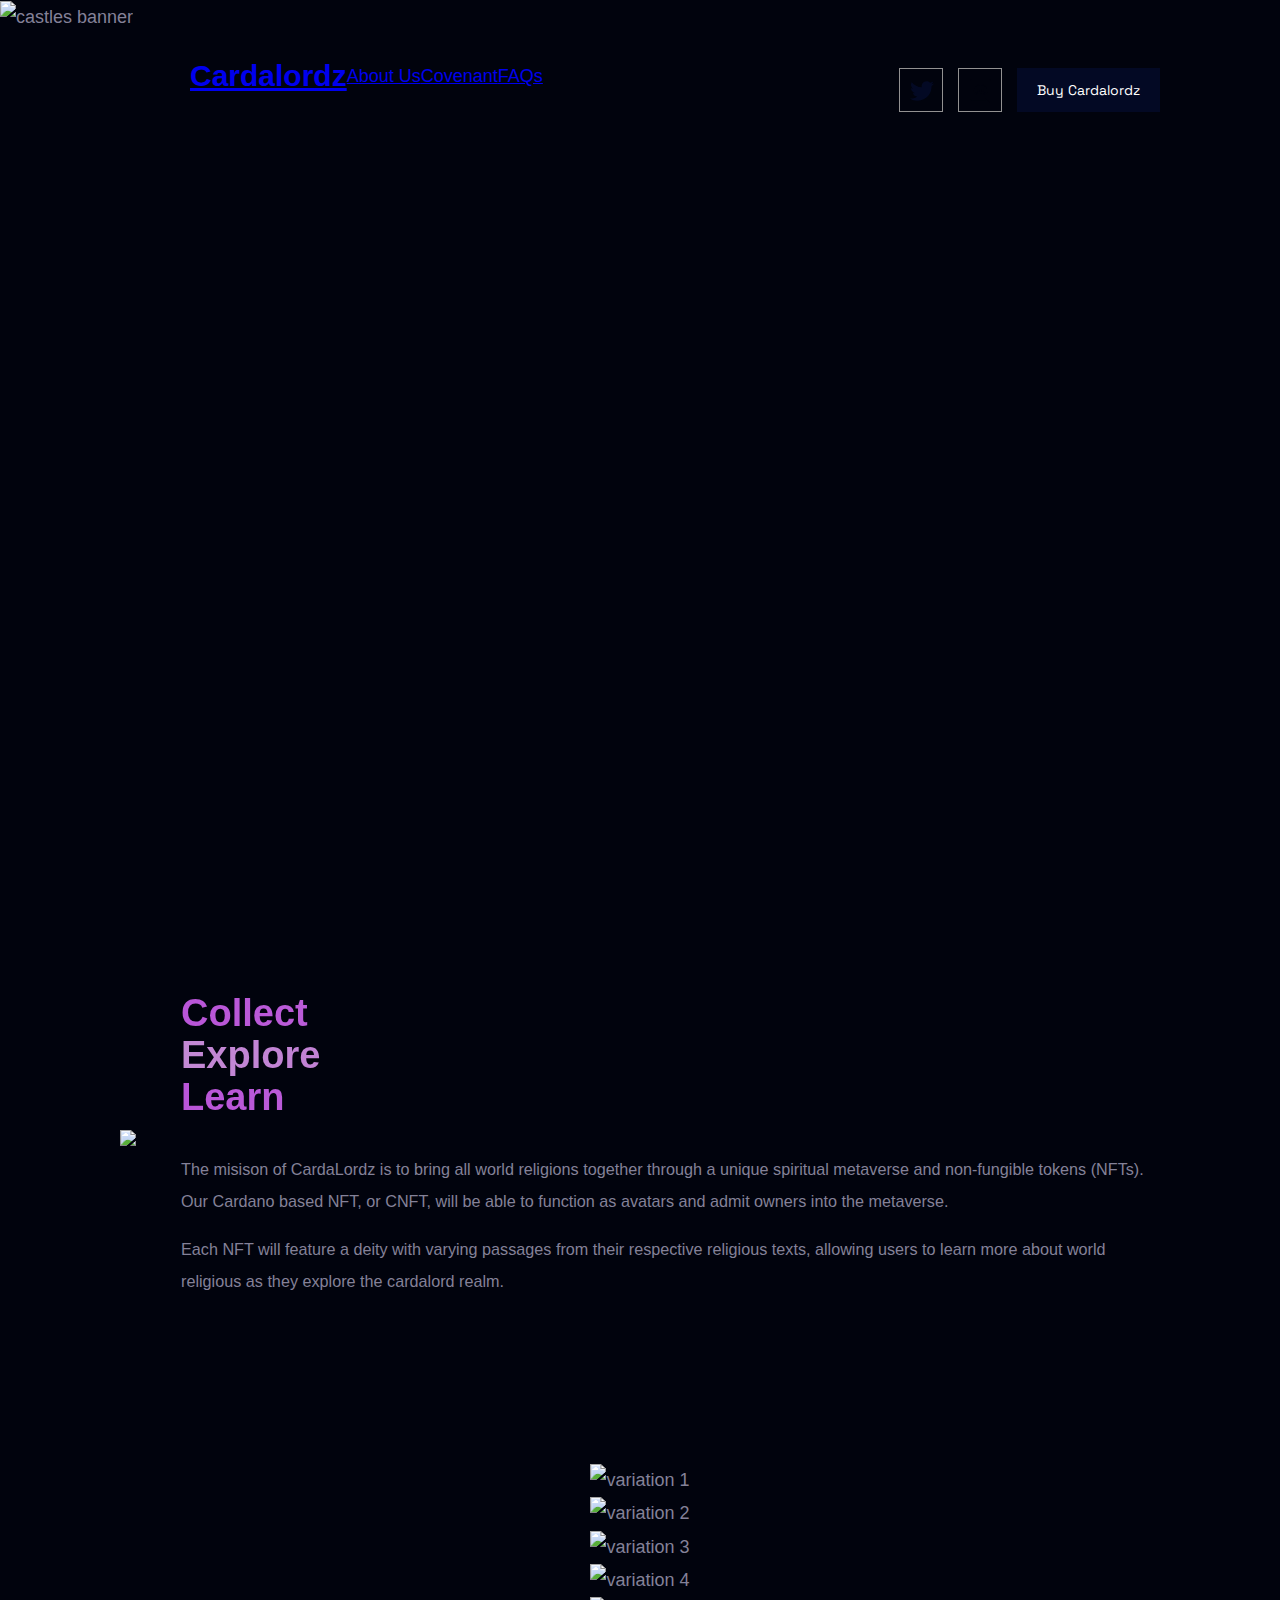
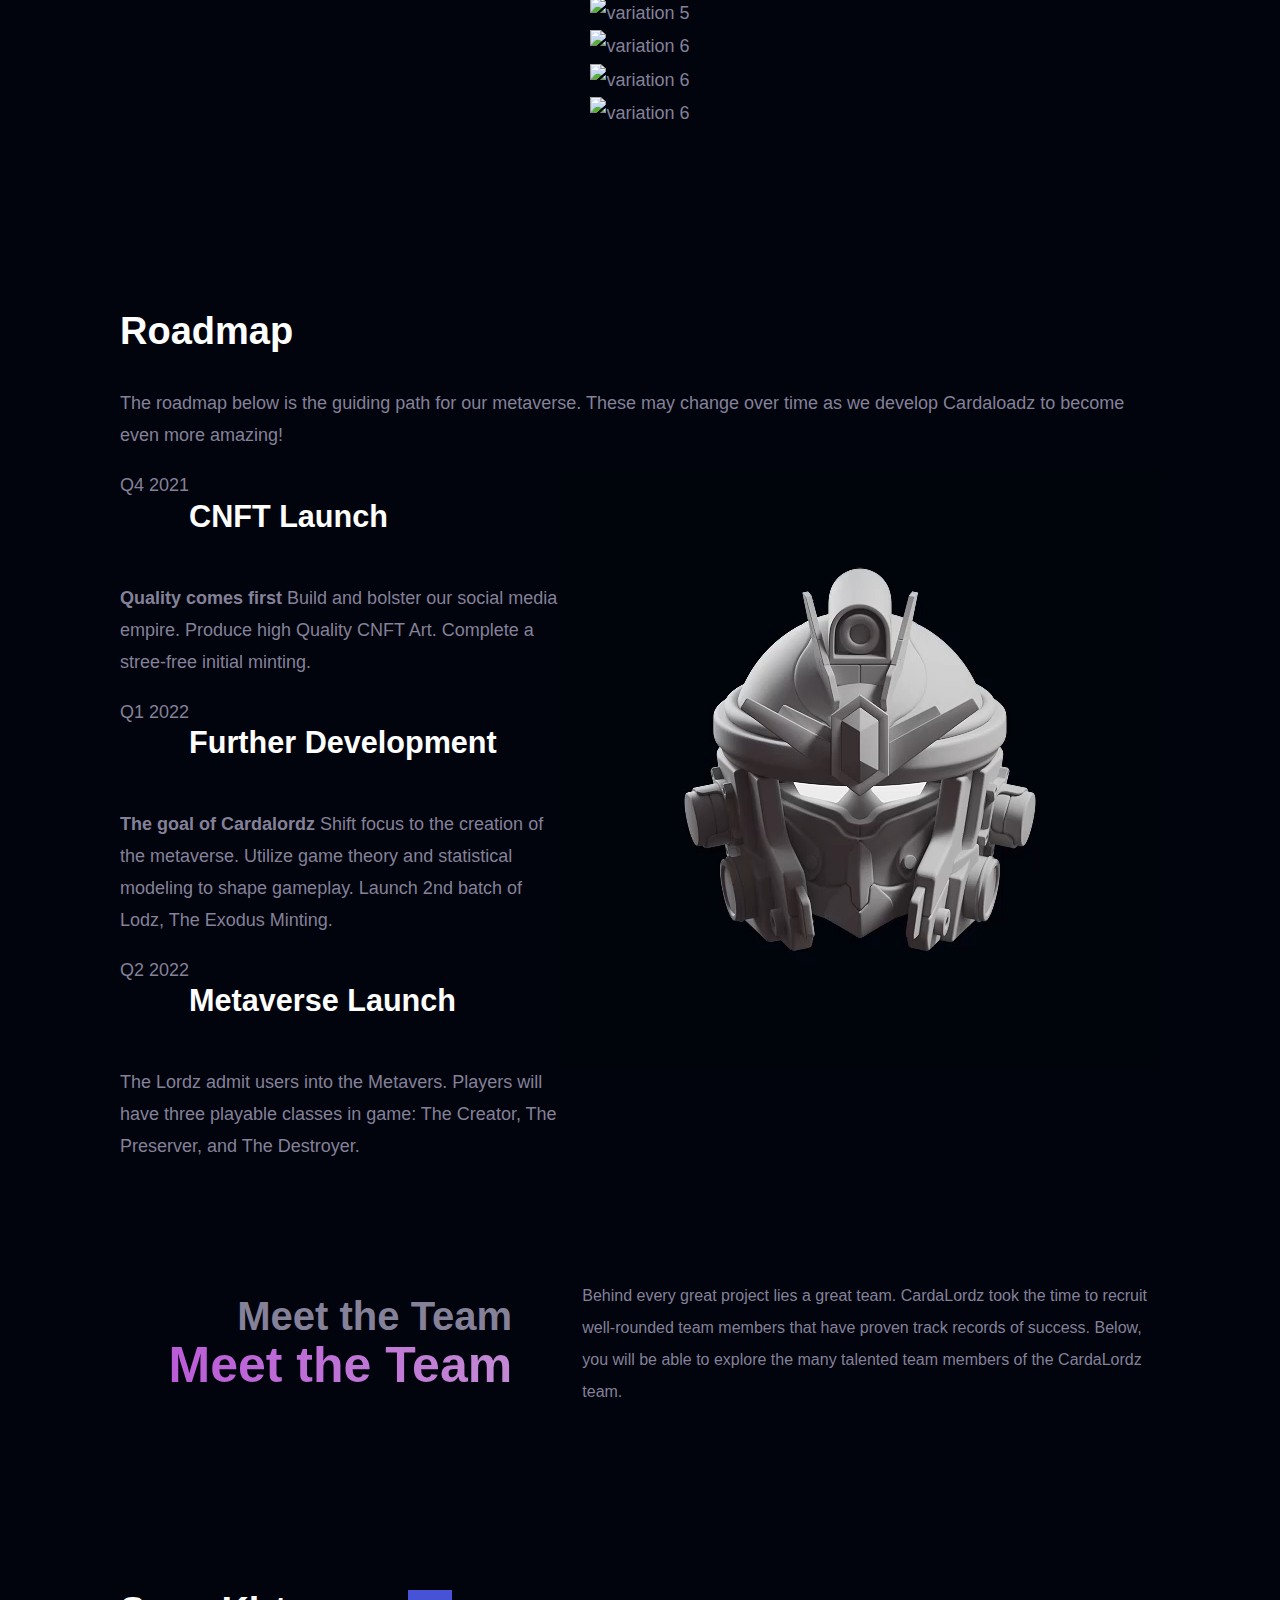
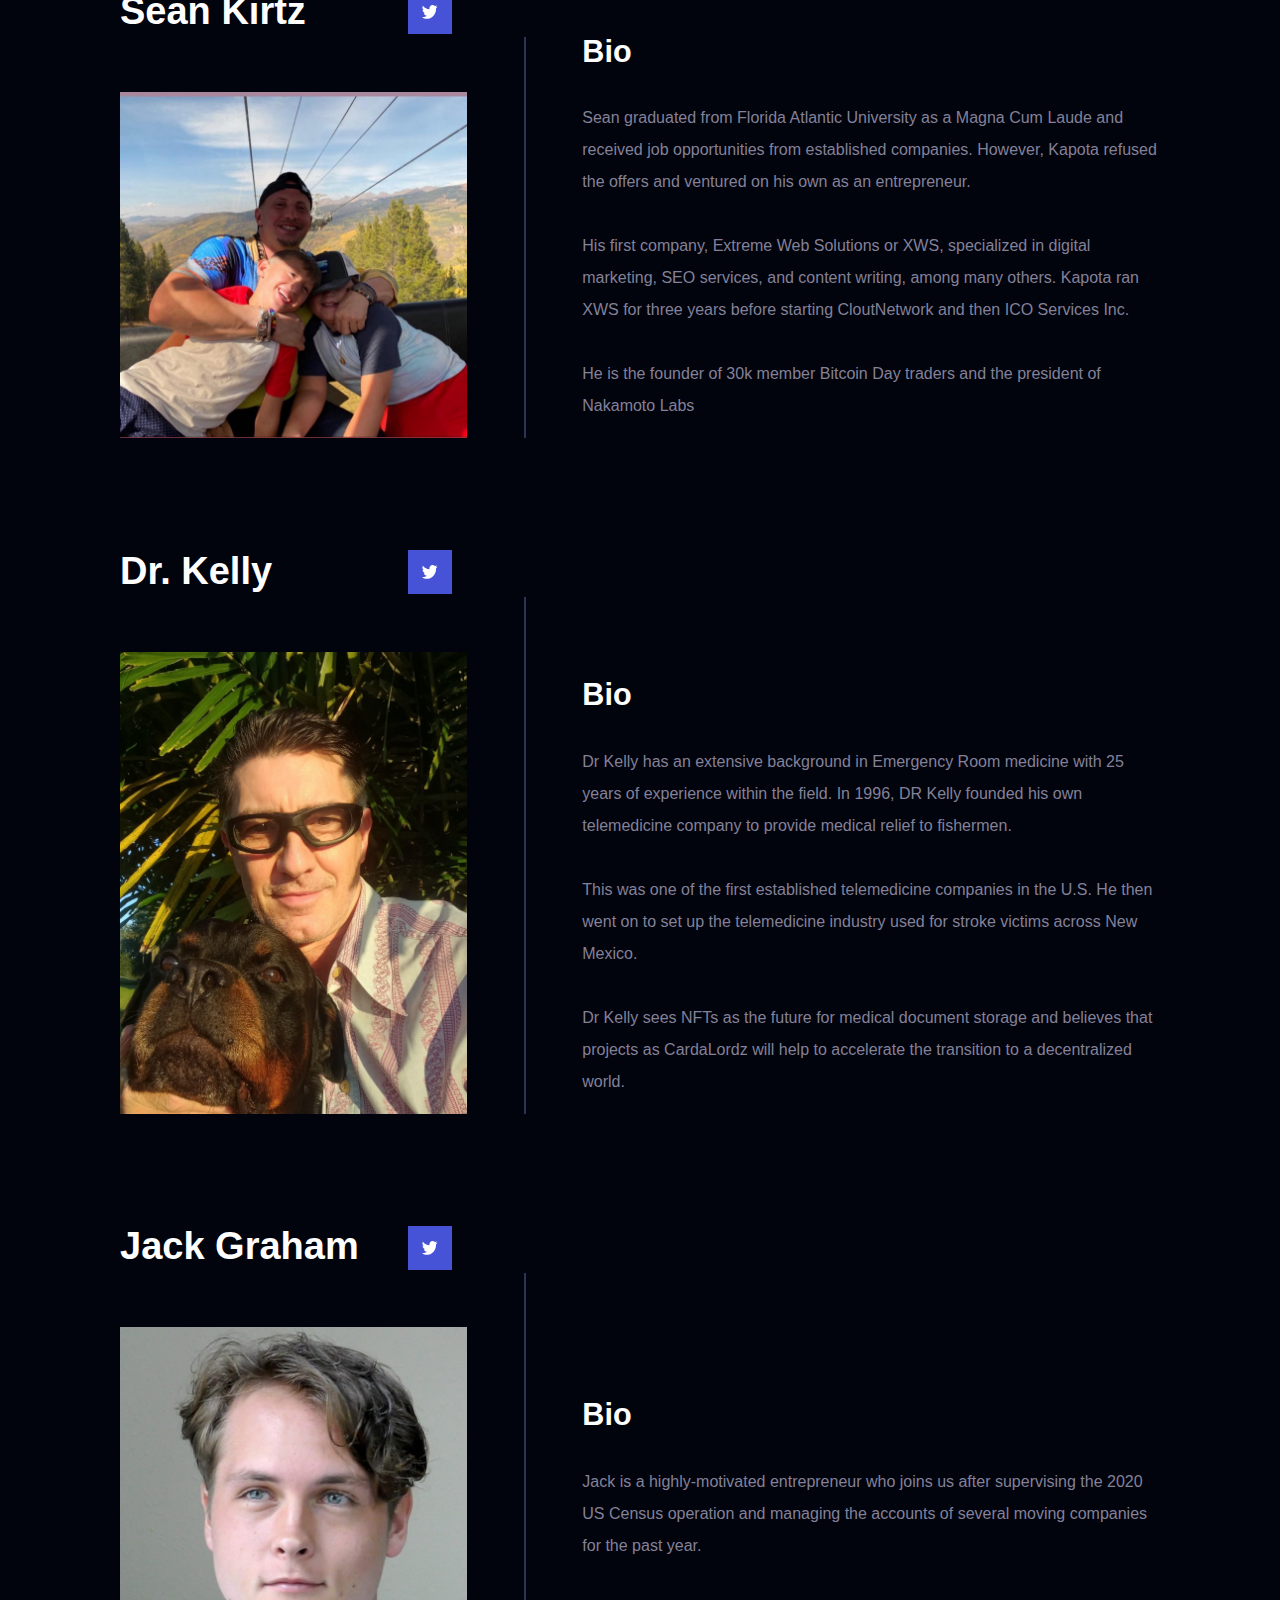
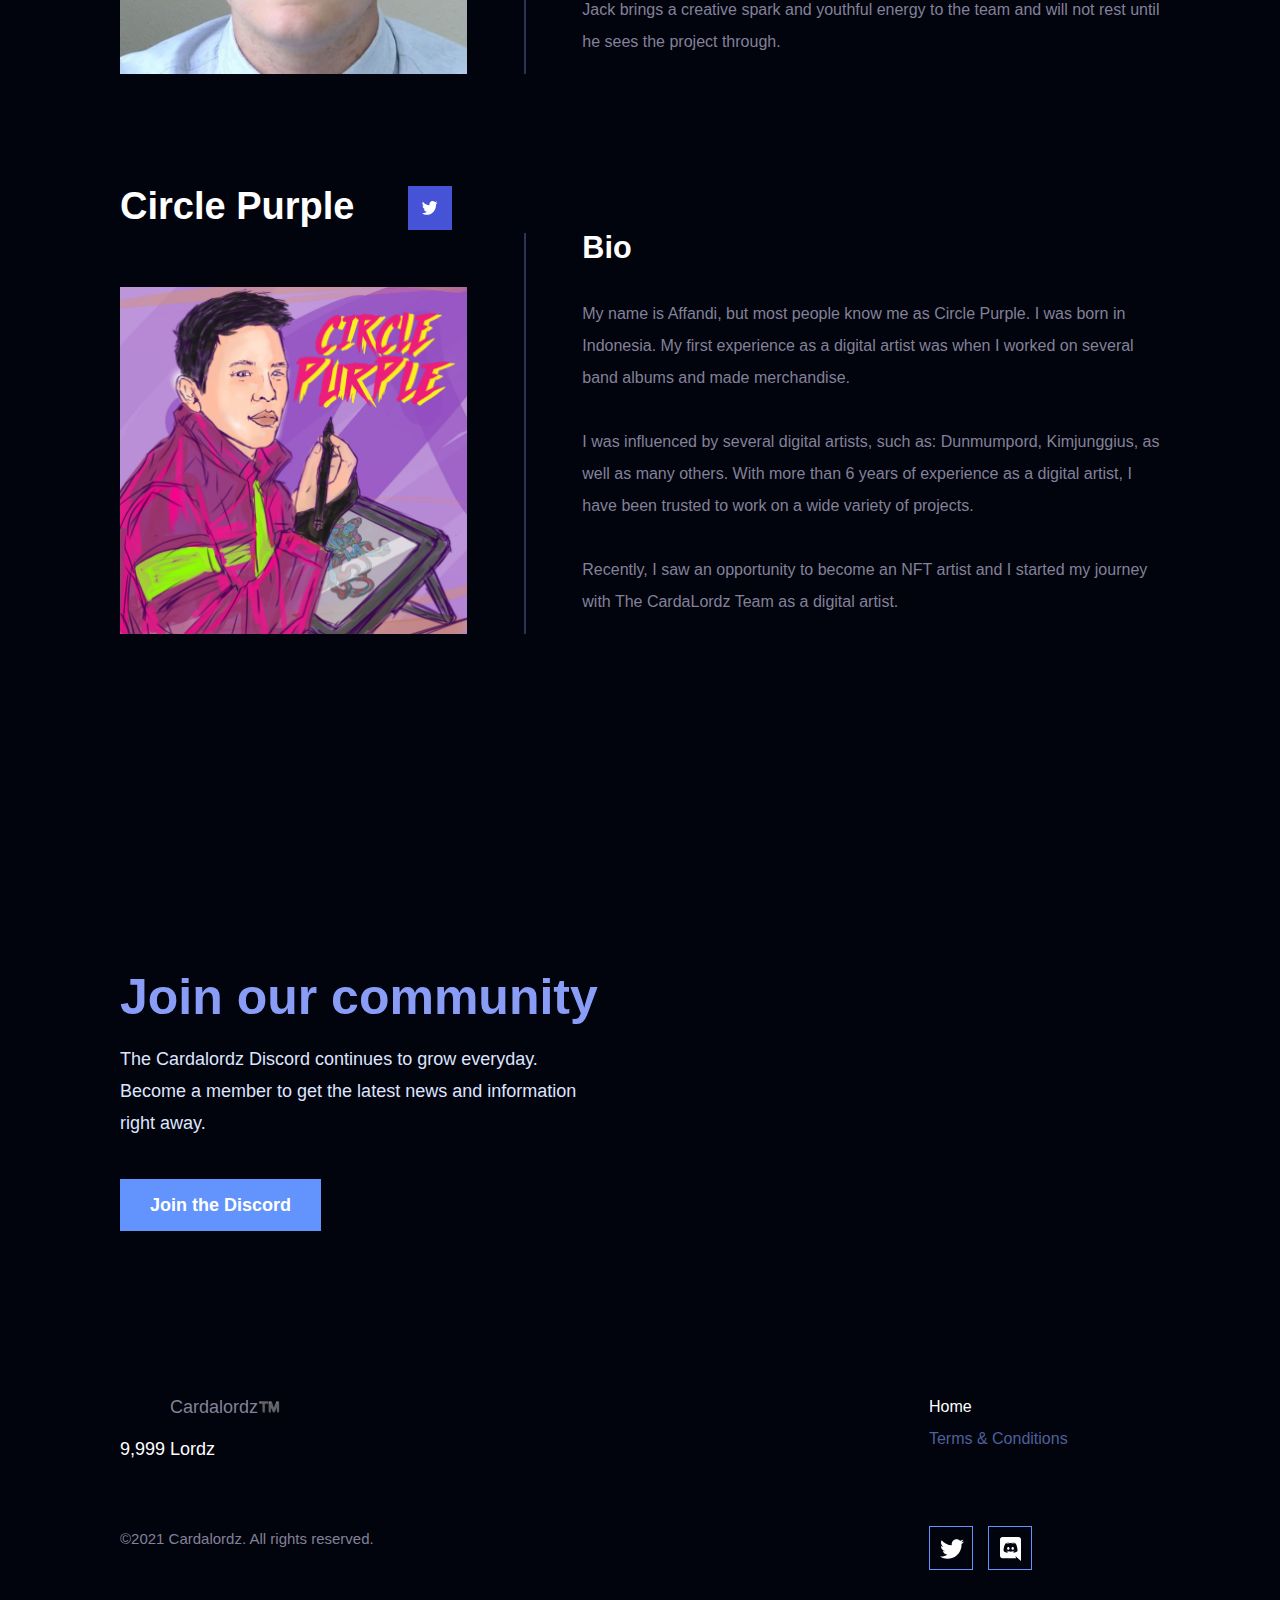
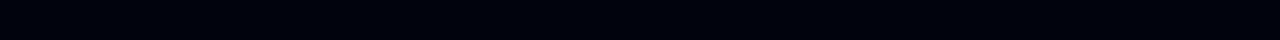
==== commit 5bcb5bb6: "styled links" ====
--- a/index.html
+++ b/index.html
@@ -27,7 +27,18 @@
                     <header class="container row sr-top-slow" data-sr-id="0" >
                         <div class="logo row">
                             <div class="carda-logo"></div>
-                            <div class="typo">Cardalordz</div>
+                            <div class="typo">
+                                <a href="/index.html">Cardalordz</a>
+                            </div>
+                            <div class="nav-top-left">
+                                <a href="/aboutus.html">About Us</a>
+                            </div>
+                            <div class="nav-top-left">
+                                <a href="/covenant.html">Covenant</a>
+                            </div>
+                            <div class="nav-top-left">
+                                <a href="/faqs.html">FAQs</a>
+                            </div>
                         </div>
                         <div class="socialnav row">
                             <div class="link">
@@ -69,14 +80,17 @@
                     </a>
 
                     <div style="transform: translateY(0px);">
+                        <img src="/assets/img/castles-top-s.png" alt="castles banner">
+                        <!--
                         <video id="hero-video" tabindex="0" preload playsinline>
-                            <source src="assets/img/hero_replace.mp4" type="video/mp4">
+                            <source src="/assets/img/castles-top-s.png" type="video/mp4">
                         </video>
+                        -->
                     </div>
                 </section>
                 <section id="presentation" class="container row">
                     <div class="examples sr-top-fast-delayed" data-sr-id="12">
-                        <img src="assets/img/draft-lordz-gif.gif" />
+                        <img src="/assets/img/CARDALORDz-heads.gif" />
                         <!--<video class="various" tabindex="0" preload autoplay loop>
                             <source src="/assets/img/various_replace.mp4" type="video/mp4">
                         </video>-->
@@ -149,93 +163,63 @@
                                 <div class="line">
                                     <div class="progression">
                                     </div>
+                                    <div>
                                     <div class="step row done">
                                         <div class="dot">
                                             <div class="shape"></div>
                                         </div>
                                         <div class="details">
                                             <div class="title row sr-right-fast" data-sr-id="14">
-                                                <div class="number degrage">001</div>
+                                                <div class="number degrage">Q4 2021</div>
                                                 <h3>CNFT Launch</h3>
                                             </div>
                                             <p class="sr-right-fast-delayed" data-sr-id="19">
                                             <span class="bold"> Quality comes first</span>
-                                            We also need to work hard with our community to make Discord and Twitter even cooler with new additions throughout time. 
+                                            Build and bolster our social media empire. Produce high Quality CNFT Art. Complete a stree-free initial minting.
                                             </p>
                                         </div>
                                     </div>
-                                </div>
-                            </div>
-                        </div>
-                    </div>
-                </section>
-                <section id="section-faq" class="column">
-                    <div class="container-faq text-center my-5 py-5">
-                        <h3 class="faq-text text-center">FAQs <br></h3>
-                        <button class="accordion">What is the general scope of the NFT marketplace?</button>
-                            <div class="panel">
-                                <p>The current NFT market volume as of the second half of 2021 was estimated to be 2.5 billion dollars.</p>
-                            </div>
-                        <button class="accordion">What is different about the Cardalordz CNFT?</button>
-                            <div class="panel">
-                                <p>CardaLordz will be the first to bring a spiritual metaverse to the NFT industry.</p>
-                            </div>
-                        <button class="accordion">What are the applications and major features of Cardalordz?</button>
-                            <div class="panel">
-                                <p>Cardalordz CNFTs will function as in avatars and grant admission into the metaverse.</p>
-                            </div>
-                        <button class="accordion">Would there be any Gameplay feature like Axie Infinity? 
-                            What is our approach to let people earn from this new Product of ours?</button>
-                            <div class="panel">
-                                <p>There will be a gameplay feature. However, the gameplay is unique to the CardaLordz Metaverse.
-                                    
-                                    People will earn by taking on one of three roles in the metaverse: The Creator, The Preserver, or The Destroyer.
-                                    <br><br>
-                                    Creators will focus their time and effort on generating verse tokens.
-                                    
-                                    Preservers will spend their time matching verse tokens with other players to generate light tokens.
-                                    
-                                    Destroyers will combine verse tokens and light tokens to form a new Lord or to enlighten an existing one.  
-                                    </p>
-                            </div>
-                        <button class="accordion">Are there any Sales/Purchases involved? 
-                            What secure payment gateways and Cryptocurrencies will we support?</button>
-                            <div class="panel">
-                                <p>We will have affiliate marketplaces where lordz and verse tokens will be available to be sold among players. 
-                                    <br>
-                                    There will be in-game microtransactions when players choose to mint verse tokens, light tokens, or Lordz. 
-                                    There will also be transactions for enlightening Lordz. 
-                                    The payment system we will use is still being developed with your security in mind.
-                                </p>
-                            </div>
-                        <button class="accordion">Will there be a standalone mobile app?</button>
-                            <div class="panel">
-                                <p>As of now, we do not have plans for a mobile app. We will be launching initially for PC only.
-                                    If community engagement warrants a mobile application in the future we will make adjustments as necessary.
-                                </p>
-                            </div>
-                        <button class="accordion">What is your refund policy?</button>
-                            <div class="panel">
-                                <p>If you sent the wrong amount of ADA to our address, you will be refunded the excess amount within 7 days, minus the transaction costs. If you sent ADA from an exchange it CANNOT be refunded.</p>
-                            </div>
-                <!--
-                        <button class="accordion">What is the Little Ninjas Policy ID?</button>
-                            <div class="panel">
-                                <p>Every Little Ninja was minted under the Policy ID:</p>
-                            </div>
-                -->
-                        <button class="accordion">When will I receive my Little Ninja?</button>
-                            <div class="panel">
-                                <p>Once the collection is released the Minting process will happen automatically and the transaction will be submitted to the blockchain, it should take no longer than 30 minutes.</p>
-                            </div>
-                        <button class="accordion">What if I need support for my Little Ninja?</button>
-                            <div class="panel">
-                                <p>You can join our Discord server and send a message to an admin in there.</p>
-                            </div>
-                        <button class="accordion">How can I trade my Little Ninja?</button>
-                            <div class="panel">
-                                <p>You will be able to trade on cnft.io or on our trusted discord servers until smart contracts are released on the Cardano Blockchain.</p>
-                            </div>
+                                    </div>
+                                    <div class="step row">
+                                        <div class="dot">
+                                            <div class="shape"></div>
+                                        </div>
+                                        <div class="details">
+                                            <div class="title row sr-right-fast" data-sr-id="14">
+                                                <div class="number degrage">Q1 2022</div>
+                                                <h3>Further Development</h3>
+                                            </div>
+                                            <p class="sr-right-fast-delayed" data-sr-id="19">
+                                            <span class="bold">The goal of Cardalordz</span>
+                                            Shift focus to the creation of the metaverse. Utilize game theory 
+                                            and statistical modeling to shape gameplay. Launch 2nd batch of Lodz, The Exodus Minting. 
+                                            </p>
+                                        </div>
+                                    </div>
+                                    <div class="step row">
+                                        <div class="dot">
+                                            <div class="shape"></div>
+                                        </div>
+                                        <div class="details">
+                                            <div class="title row sr-right-fast" data-sr-id="14">
+                                                <div class="number degrage">Q2 2022</div>
+                                                <h3>Metaverse Launch</h3>
+                                            </div>
+                                            <p class="sr-right-fast-delayed" data-sr-id="19">
+                                            <span class="bold"></span>
+                                            The Lordz admit users into the Metavers. Players will have three 
+                                            playable classes in game: The Creator, The Preserver, and The Destroyer.
+                                            </p>
+                                        </div>
+                                    </div>
+                                </div>
+                            </div>
+                            <div class="box">
+                                <video id="helmet" tabindex="0" preload playsinline>
+                                    <source src="/assets/img/helmet-REPLACE.mp4" type="video/mp4">
+                                </video>
+                            </div>
+                        </div>
                     </div>
                 </section>
                 <section id="team" class="container">
@@ -415,7 +399,6 @@
                                 <div class="nav column">
                                     <a aria-current="page" href="/" class="router-link-active router-link-exact-active">Home</a>
                                     <a href="/terms" class="">Terms & Conditions</a>
-                                    <a href="" rel="noopener" target="_blank">Smart Contract</a>
                                 </div>
                                 <div class="social row">
                                     <div class="link">
@@ -455,5 +438,18 @@
     <script async defer src="/js/unpkg-scrollreveal.js"></script>
     <script async defer src="/js/flickity.pkgd.min.js"></script>
     <script async defer src="/js/scripts.js"></script>
+    <!--Start of Tawk.to Script-->
+<script type="text/javascript">
+    var Tawk_API=Tawk_API||{}, Tawk_LoadStart=new Date();
+    (function(){
+    var s1=document.createElement("script"),s0=document.getElementsByTagName("script")[0];
+    s1.async=true;
+    s1.src='https://embed.tawk.to/616d73e986aee40a57372287/1fi9ophp1';
+    s1.charset='UTF-8';
+    s1.setAttribute('crossorigin','*');
+    s0.parentNode.insertBefore(s1,s0);
+    })();
+    </script>
+    <!--End of Tawk.to Script-->
     </body>
 </html>--- a/css/styles.css
+++ b/css/styles.css
@@ -25,6 +25,11 @@
     margin: 0;
     font-size: inherit;
     line-height: inherit;
+}
+*,
+*::before,
+*::after {
+  box-sizing: border-box;
 }
 html {
     font-size: 62.5%;
@@ -301,7 +306,7 @@
     overflow: hidden;
 }
 #gallery {
-    margin-bottom: 200px;
+    margin-bottom: 150px;
 }
 #gallery .carousel {
     overflow: hidden;
@@ -367,10 +372,14 @@
     border: 5px solid #01030d;
     transition: all .3s ease-in-out;
 }
+/*
 #roadmap {
     position: relative;
     margin-bottom: 100px;
     overflow: hidden;
+}
+#roadmap .container {
+    width: 80%;
 }
 #roadmap .intro, #roadmap h2 {
     text-align: center;
@@ -440,6 +449,13 @@
 #roadmap .step p {
     margin: 20px 0 0;
 }
+#roadmap .box {
+    position: absolute;
+    left: 77.77%;
+    top: -250px;
+    margin: 0;
+}
+*/
 .bold {
     font-weight: 700;
 }
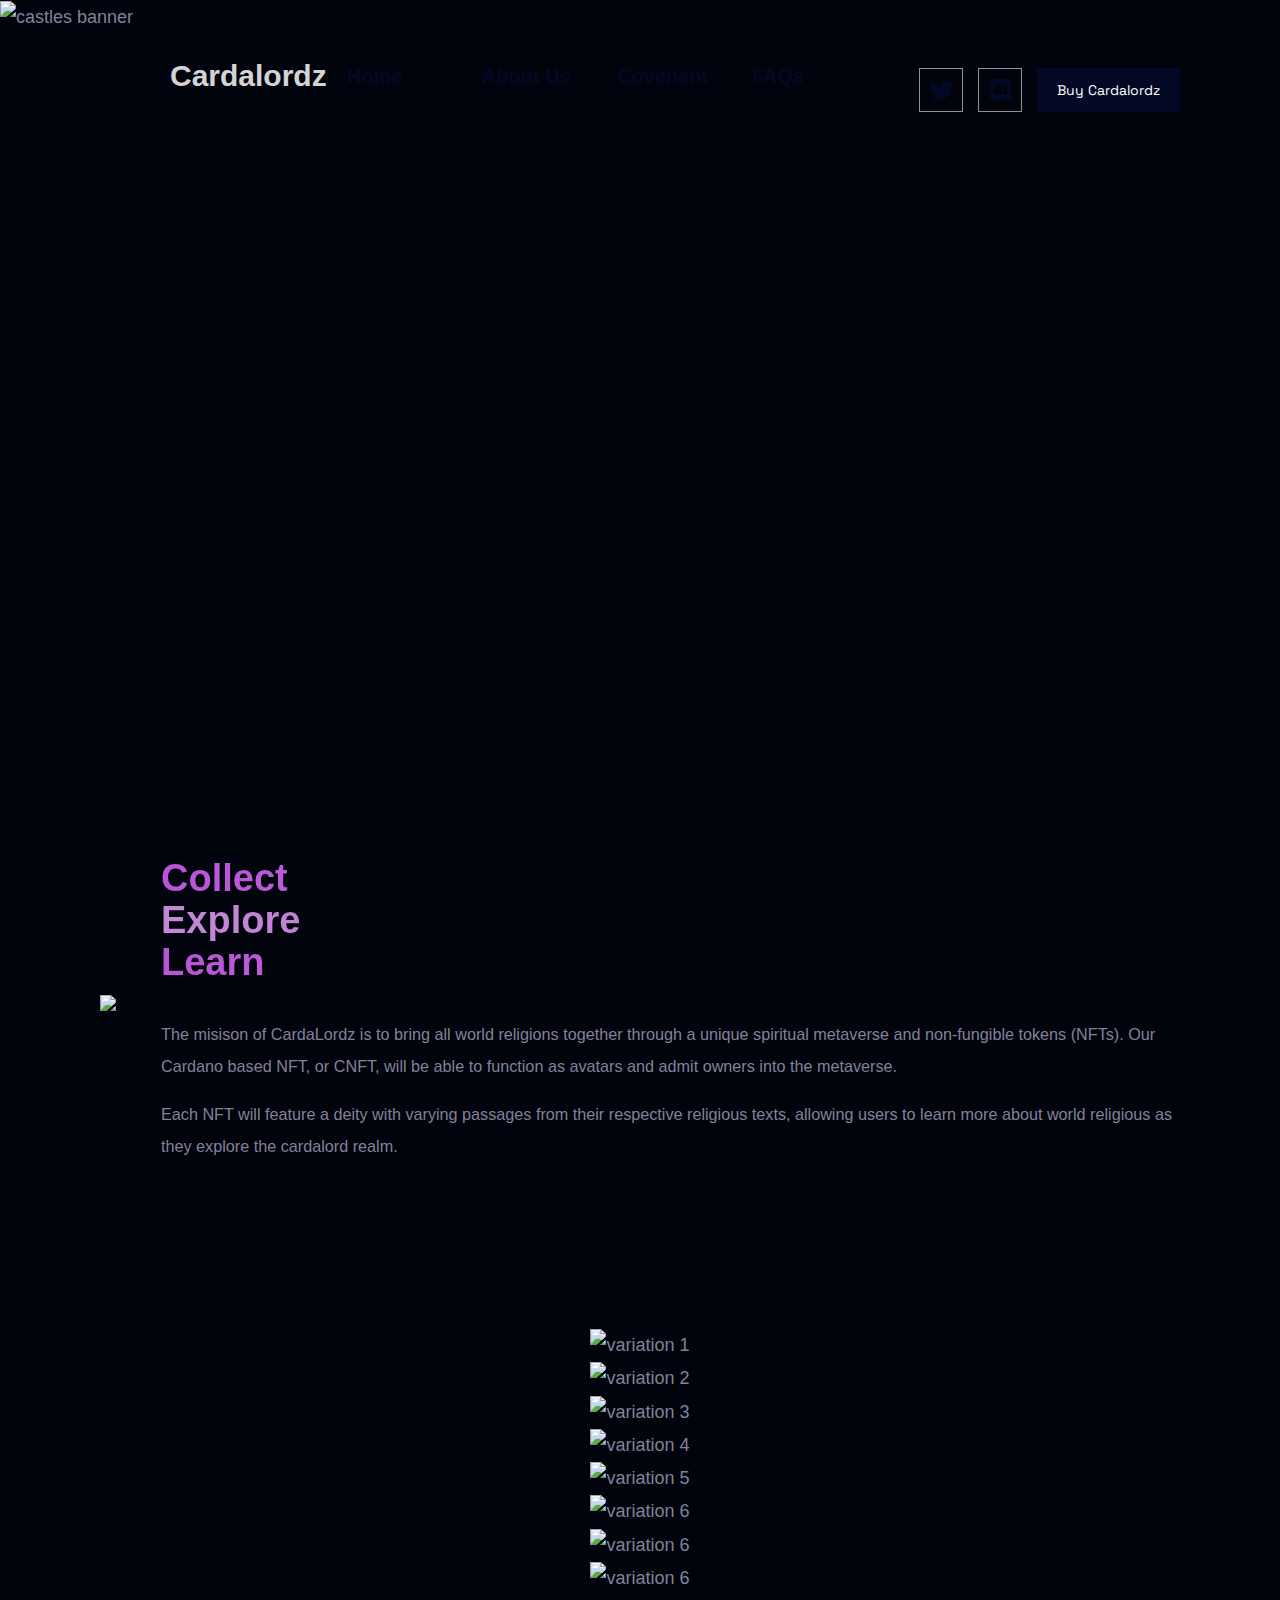
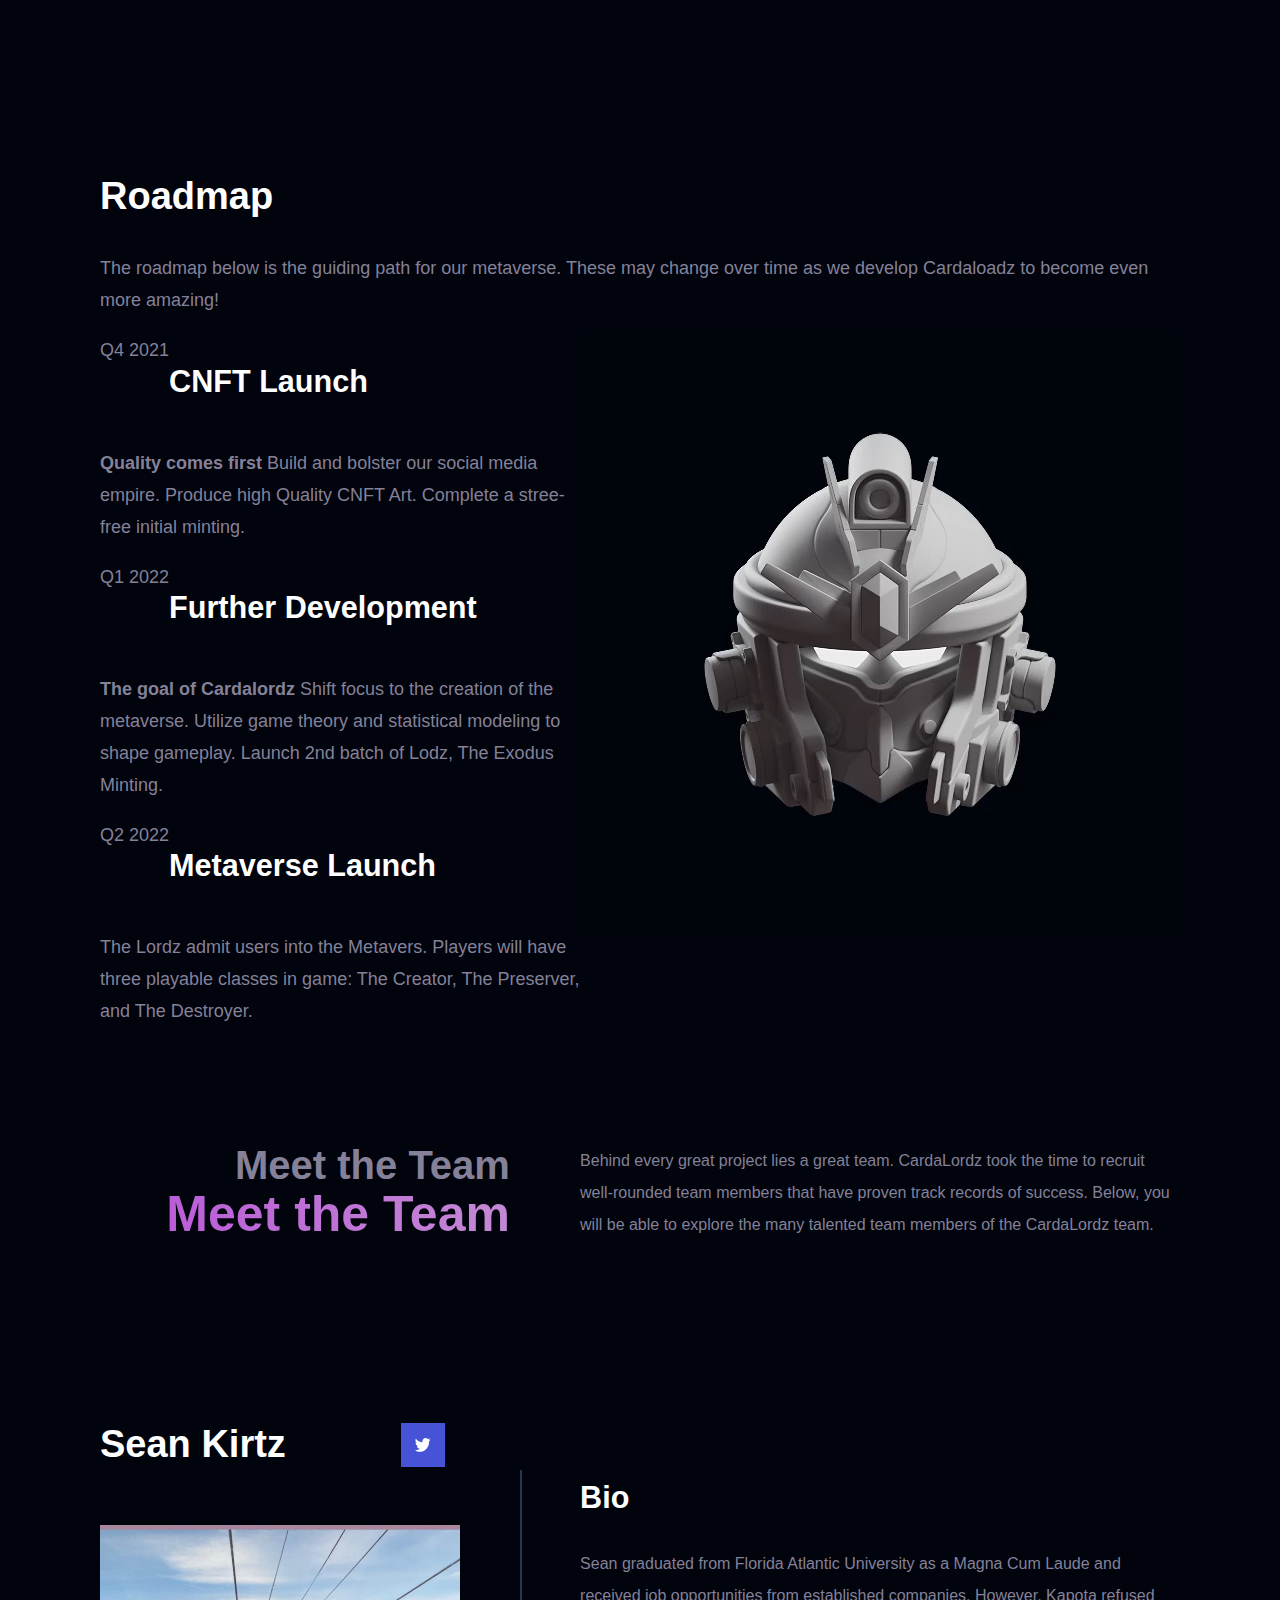
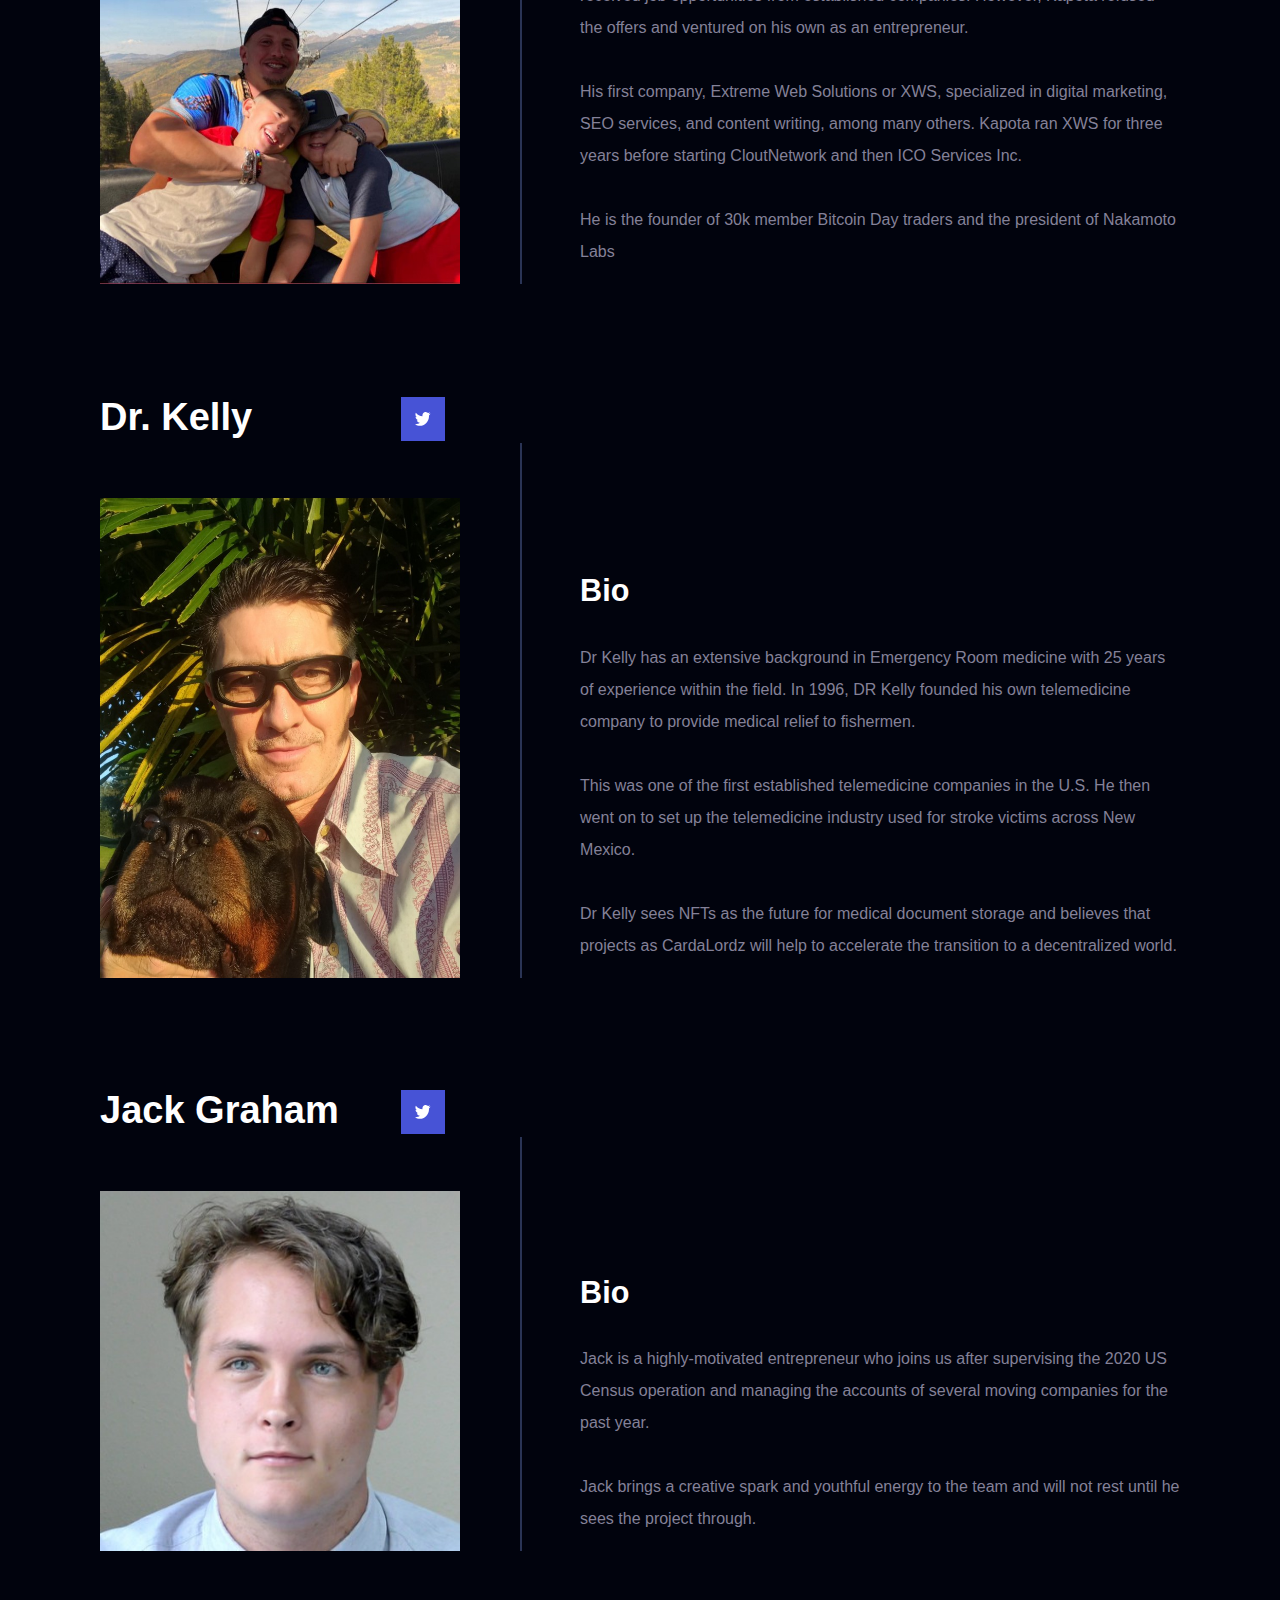
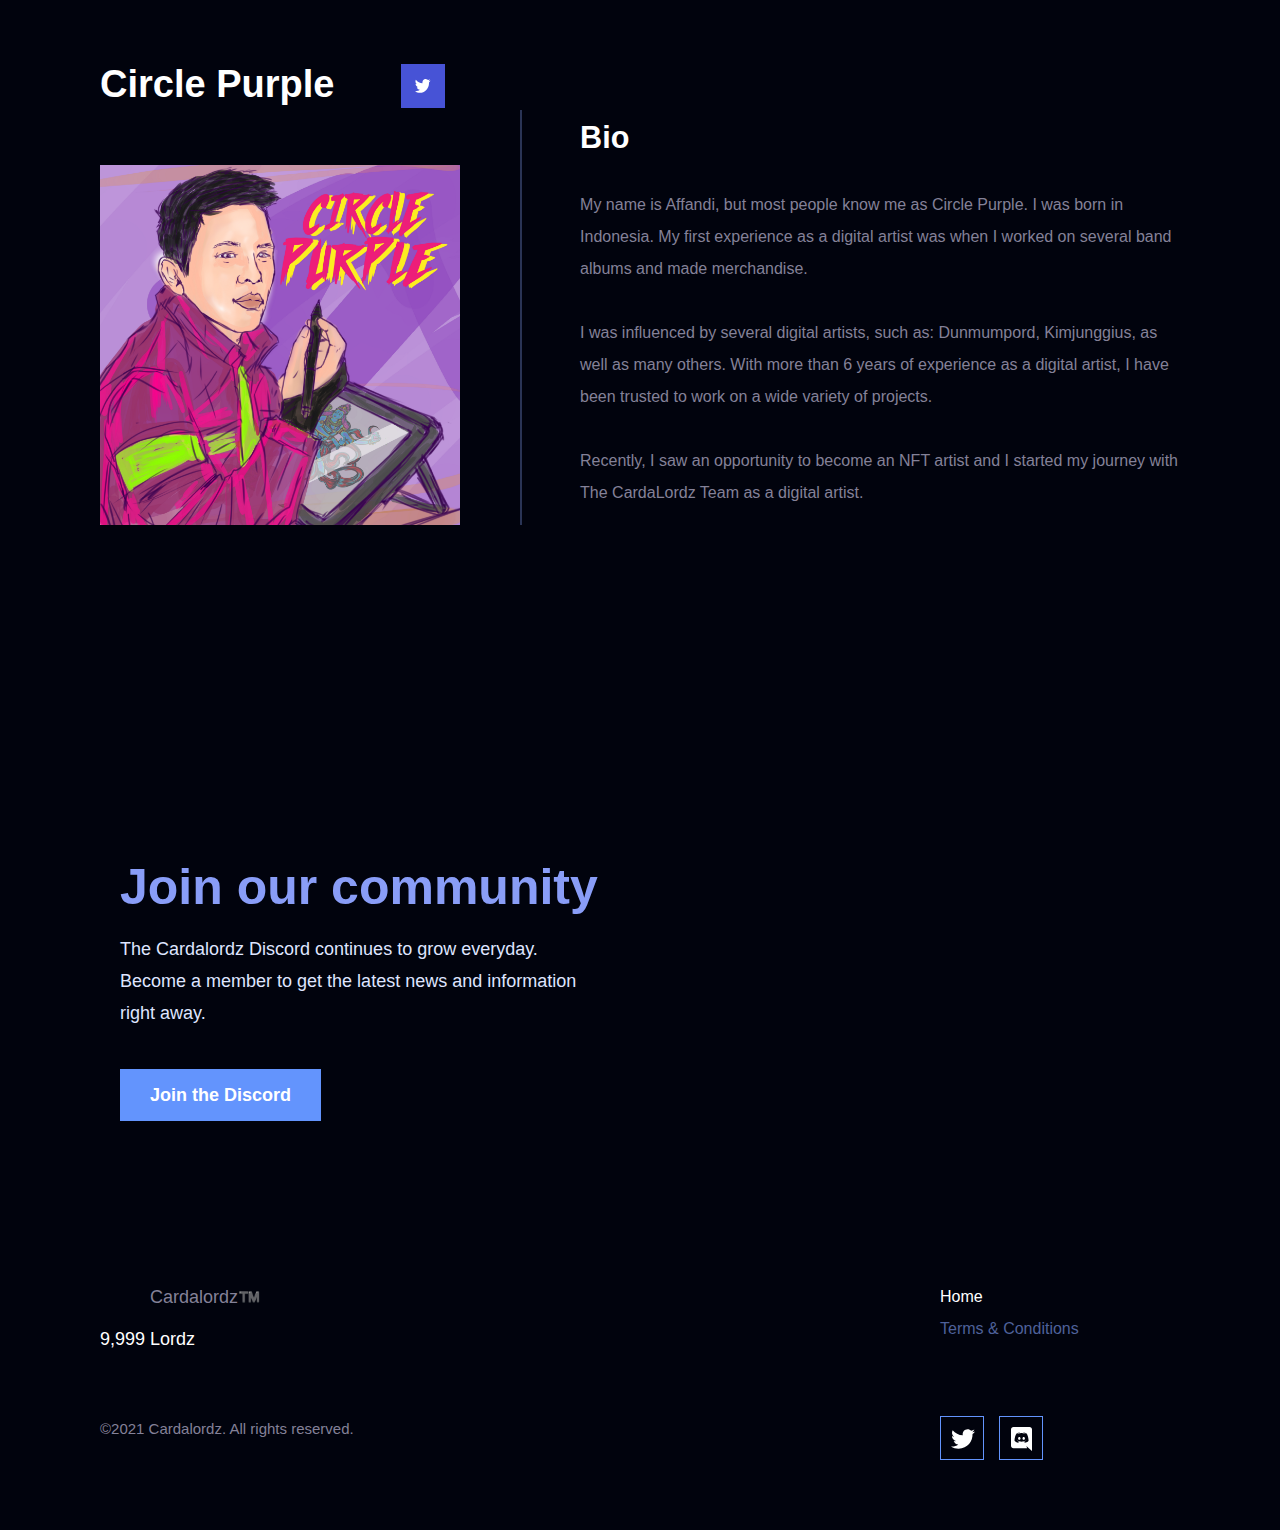
==== commit f559c6dd: "fixed header links" ====
--- a/index.html
+++ b/index.html
@@ -27,8 +27,9 @@
                     <header class="container row sr-top-slow" data-sr-id="0" >
                         <div class="logo row">
                             <div class="carda-logo"></div>
-                            <div class="typo">
-                                <a href="/index.html">Cardalordz</a>
+                            <div class="typo">Cardalordz</div>
+                            <div class="nav-top-left">
+                                <a href="/index.html">Home</a>
                             </div>
                             <div class="nav-top-left">
                                 <a href="/aboutus.html">About Us</a>
--- a/css/styles.css
+++ b/css/styles.css
@@ -79,7 +79,7 @@
 }
 .container {
     max-width: 1160px;
-    padding: 0 60px;
+    padding: 0 40px;
 }
 .row {
     display: flex;
@@ -111,7 +111,7 @@
     -webkit-clip-path: polygon(0 0,100% 0,100% 88%,50% 100%,0 88%);
     clip-path: polygon(0 0,100% 0,100% 88%,50% 100%,0 88%);
     width: 100%;
-    height: 90vh;
+    height: 75vh;
     padding: 0 0 0 0;
 }
 header .carda-logo {
@@ -124,7 +124,7 @@
 header .typo {
     font-size: 3rem;
     font-weight: 700;
-    color: rgb(126, 126, 126);
+    color: rgb(212, 212, 212);
     margin-left: 20px;
 }
 header .link {
@@ -162,6 +162,25 @@
 header .wallet:hover {
     background-color: #6394fd;
 }
+.nav-top-left {
+    width: 135px;
+}
+.nav-top-left a, a:visited {
+    text-decoration: none !important;
+    font-size: 2rem;
+    color: #030924 !important;
+    transition: all .3s ease-in-out;
+    margin-left: 15%;
+    font-weight: 700;
+}
+.nav-top-left a:visited{
+    color: #030924 !important;
+    text-decoration: none !important;
+}
+.nav-top-left a:hover{
+    color: #364283 !important;
+    text-decoration: none !important;
+}
 a {
     color: #6394fd;
     transition: all .3s ease-in-out;
@@ -226,7 +245,7 @@
     text-decoration: underline;
 }
 header .discord {
-    background-color: #01030d;
+    background-color: #030924;
     -webkit-mask: url(/assets/img/logo-discord.svg) no-repeat center;
     mask: url(/assets/img/logo-discord.svg) no-repeat center;
 }
@@ -462,7 +481,7 @@
 #discord {
     position: relative;
     width: 100%;
-    background: url(/assets/img/discord_background.jpg) no-repeat;
+    background: url(/assets/img/discord_background.png) no-repeat;
     background-size: cover;
     background-position: 50% left;
     margin-top: 160px;
@@ -562,7 +581,7 @@
     mask: url(/assets/img/logo-discord.svg) no-repeat center;
 }
 #discord .cta:hover {
-    background: #6394fd;
+    background: #527bd3;
 }
 
 #discord .cta {
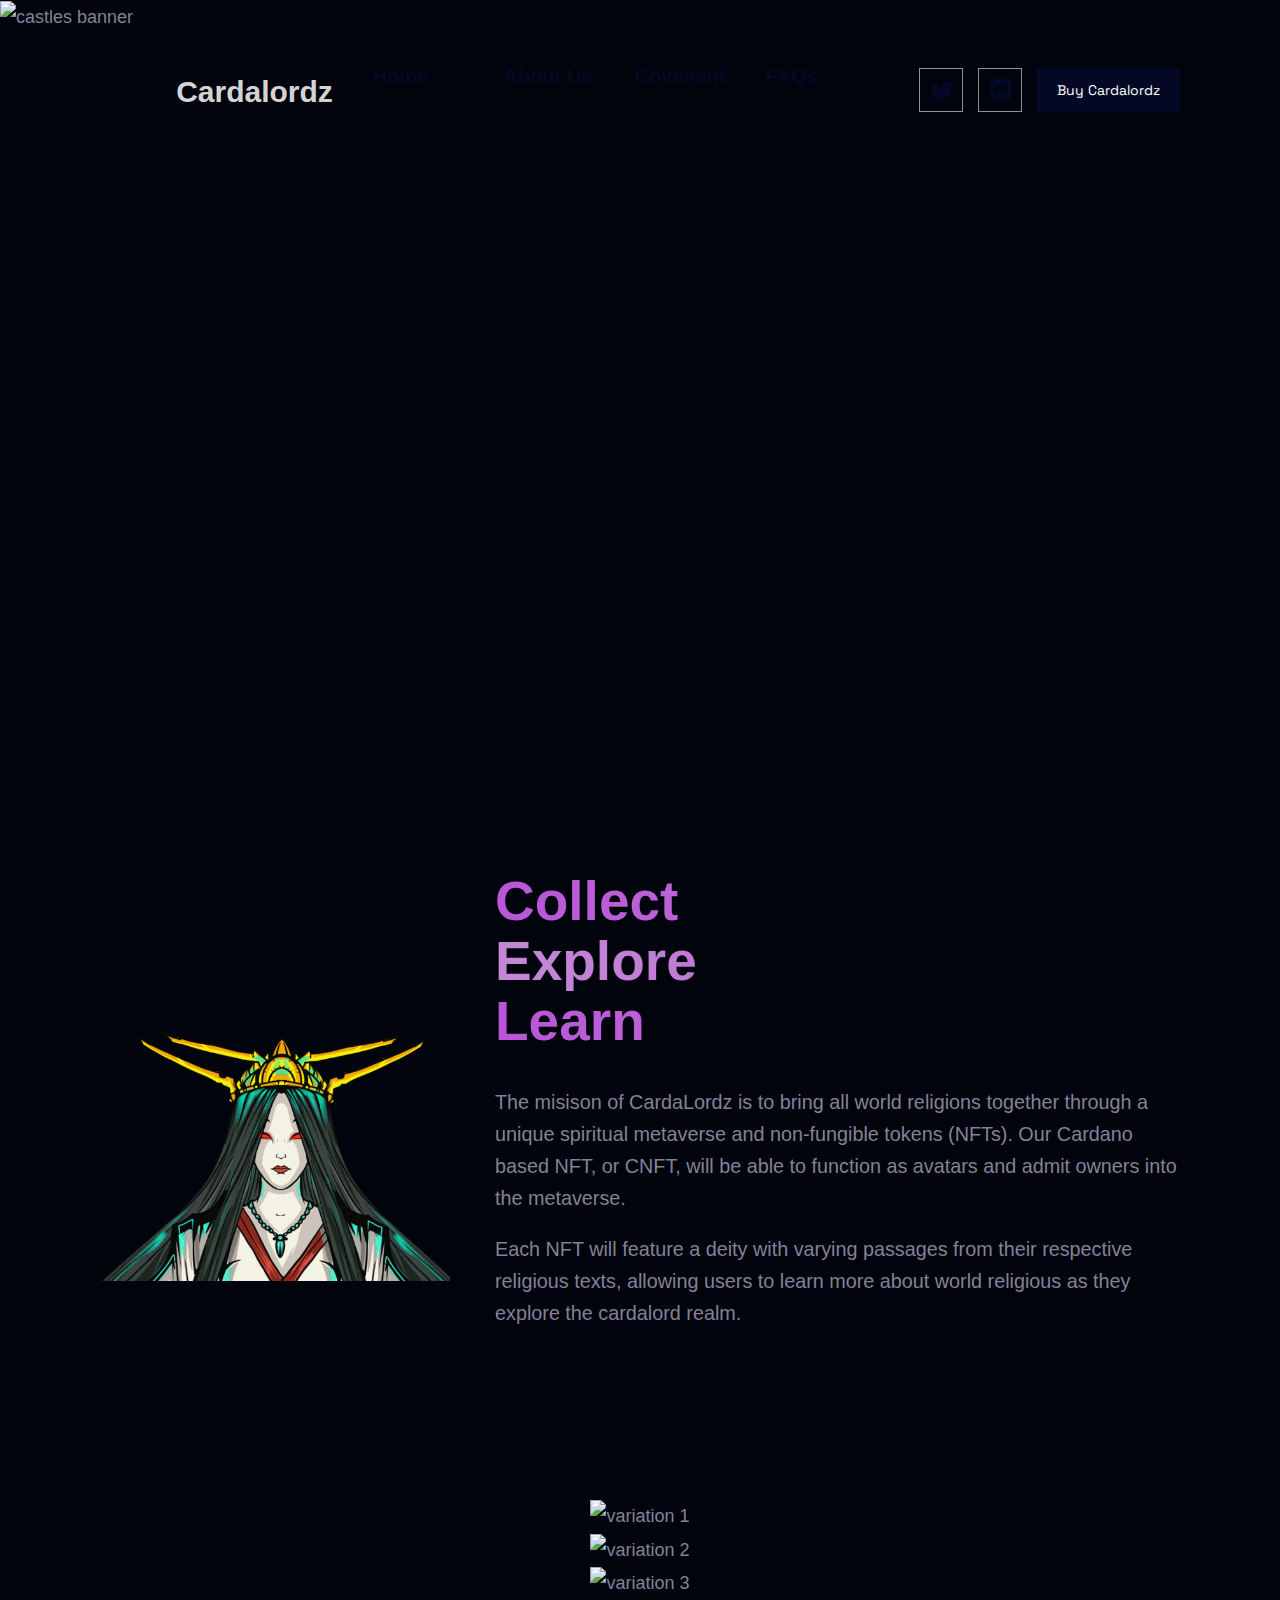
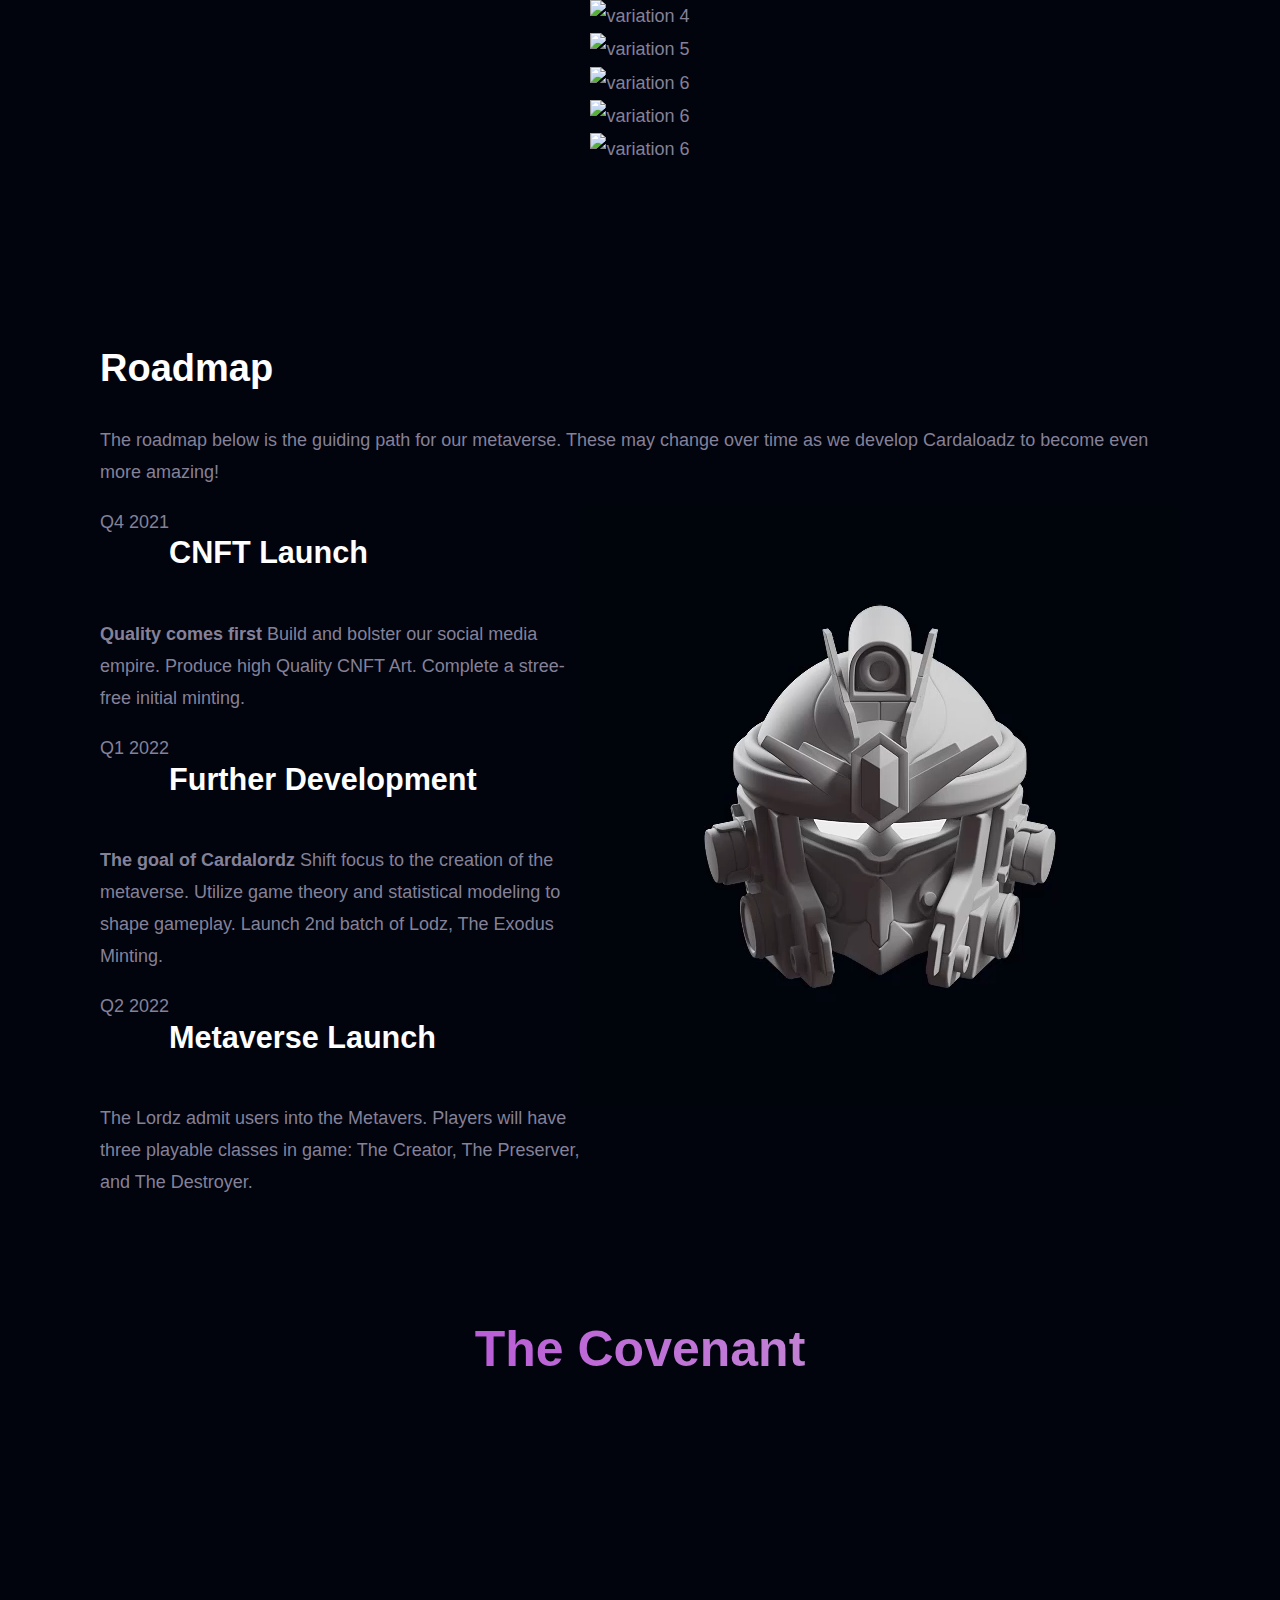
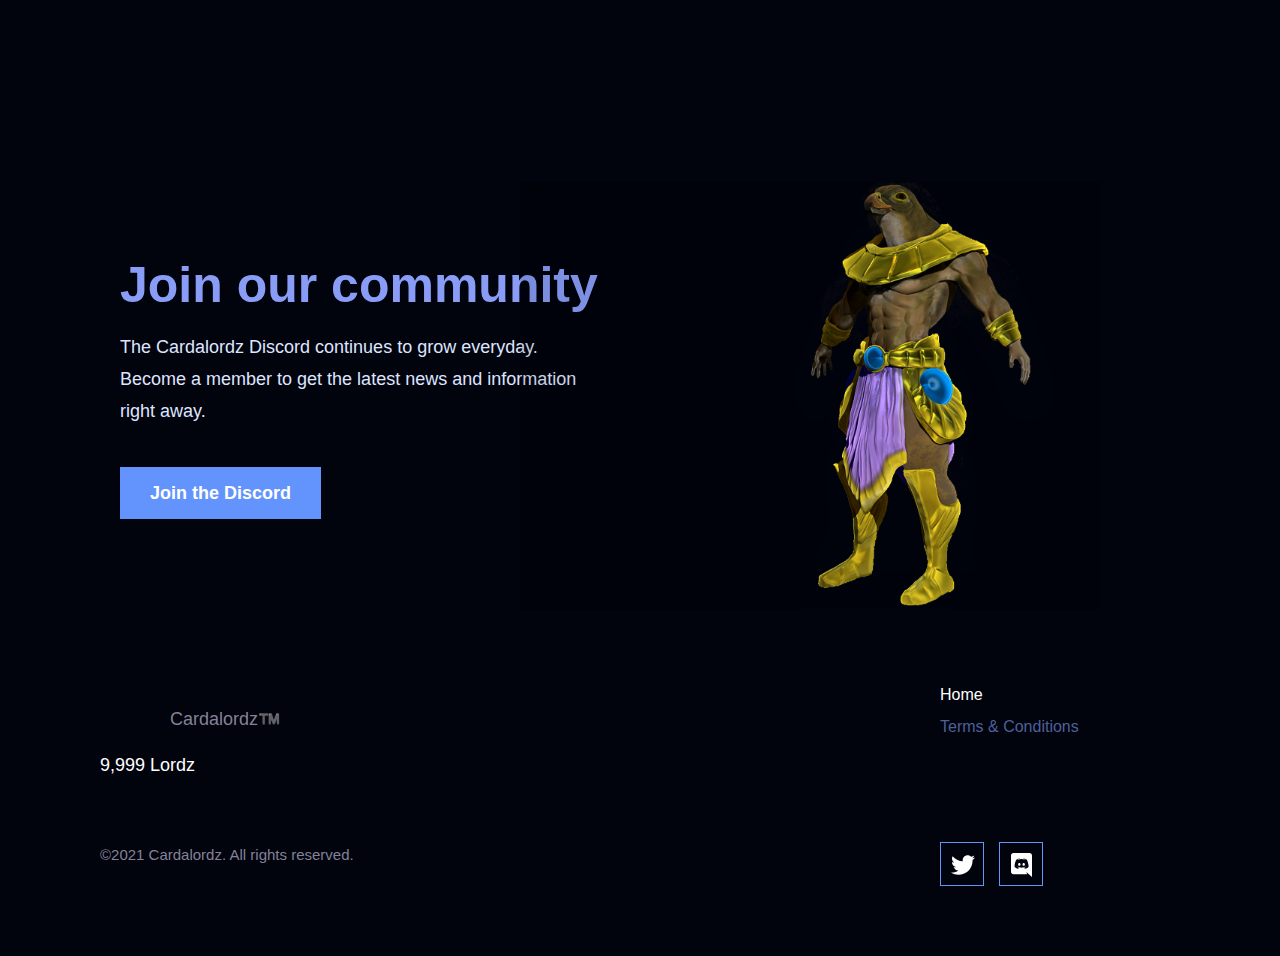
==== commit 3c1f07cf: "prelaunch page" ====
--- a/index.html
+++ b/index.html
@@ -91,7 +91,7 @@
                 </section>
                 <section id="presentation" class="container row">
                     <div class="examples sr-top-fast-delayed" data-sr-id="12">
-                        <img src="/assets/img/CARDALORDz-heads.gif" />
+                        <img src="/assets/img/shouldersup.gif" />
                         <!--<video class="various" tabindex="0" preload autoplay loop>
                             <source src="/assets/img/various_replace.mp4" type="video/mp4">
                         </video>-->
@@ -223,150 +223,10 @@
                         </div>
                     </div>
                 </section>
-                <section id="team" class="container">
+                <section id="covenant" class="container">
                     <div class="intro row">
                         <div class="title">
-                            <div class="question sr-top-fast" data-sr-id="4">Meet the Team</div>
-                            <div class="answer degrade sr-top-fast-delayed" data-sr-id="9">Meet the Team</div>
-                        </div>
-                        <div class="presentation sr-right-super-delayed" data-sr-id="26">
-                            <p>Behind every great project lies a great team. CardaLordz took the time to recruit well-rounded 
-                                team members that have proven track records of success. 
-                                Below, you will be able to explore the many talented team members of the CardaLordz team.
-                            </p>
-                        </div>
-                    </div>
-                    <div class="member row">
-                        <div class="who column sr-left-fast" data-sr-id="27">
-                            <div class="top row">
-                                <h2>Sean Kirtz</h2>
-                                <div class="social row">
-                                    <div class="link">
-                                        <a href="https://twitter.com/SEANSTWITTER" class="network twitter row" name="twitter-sean_" rel="noopenr" target="_blank"></a>
-                                    </div>
-                                </div>
-                            </div>
-                            <img src="/assets/img/sean-about-us.jpeg" alt="Profile picture of Sean">
-                        </div>
-                        <div class="spacer sr-opacity-delayed" data-sr-id="29"></div>
-                        <div class="works column sr-right-fast-delayed" data-sr-id="24">
-                            <div class="top row">
-                                <h3>Bio</h3>
-                            </div>
-                            <section class="carousel examples" aria-label="Gallery">
-                                <p>
-                                    Sean graduated from Florida Atlantic University as a Magna Cum Laude and received job 
-                                    opportunities from established companies. However, Kapota refused the offers and ventured
-                                     on his own as an entrepreneur. 
-                                    <br>
-                                    <br>
-                                    His first company, Extreme Web Solutions or XWS, specialized in digital marketing, 
-                                    SEO services, and content writing, among many others. Kapota ran XWS for three years before 
-                                    starting CloutNetwork and then ICO Services Inc.
-                                    <br>
-                                    <br>
-                                    He is the founder of 30k member Bitcoin Day traders and the president of Nakamoto Labs
-                                </p>
-                            </section>
-                        </div>
-                    </div>
-                    <div class="member row">
-                        <div class="who column sr-left-fast" data-sr-id="27">
-                            <div class="top row">
-                                <h2>Dr. Kelly</h2>
-                                <div class="social row">
-                                    <div class="link">
-                                        <a href="https://twitter.com/SEANSTWITTER" class="network twitter row" name="twitter-kelly_" rel="noopenr" target="_blank"></a>
-                                    </div>
-                                </div>
-                            </div>
-                            <img src="/assets/img/dr-kelly-about-us.jpeg" alt="Profile picture of Dr. Kelly">
-                        </div>
-                        <div class="spacer sr-opacity-delayed" data-sr-id="29"></div>
-                        <div class="works column sr-right-fast-delayed" data-sr-id="24">
-                            <div class="top row">
-                                <h3>Bio</h3>
-                            </div>
-                            <section class="carousel examples" aria-label="Gallery">
-                                <p>
-                                    Dr Kelly has an extensive background in Emergency Room medicine with 25 years of 
-                                    experience within the field. In 1996, DR Kelly founded his own telemedicine company 
-                                    to provide medical relief to fishermen. 
-                                    <br>
-                                    <br>
-                                    This was one of the first established telemedicine 
-                                    companies in the U.S. He then went on to set up the telemedicine industry used for stroke 
-                                    victims across New Mexico.
-                                    <br>
-                                    <br>
-                                    Dr Kelly sees NFTs as the future for medical document storage and believes that projects 
-                                    as CardaLordz will help to accelerate the transition to a decentralized world.
-                                </p>
-                            </section>
-                        </div>
-                    </div>
-                    <div class="member row">
-                        <div class="who column sr-left-fast" data-sr-id="27">
-                            <div class="top row">
-                                <h2>Jack Graham</h2>
-                                <div class="social row">
-                                    <div class="link">
-                                        <a href="https://twitter.com/JACK GRAHAM" class="network twitter row" name="twitter-jack-g_" rel="noopenr" target="_blank"></a>
-                                    </div>
-                                </div>
-                            </div>
-                            <img src="/assets/img/jack-g-about-us.jpeg" alt="Profile picture of Jack">
-                        </div>
-                        <div class="spacer sr-opacity-delayed" data-sr-id="29"></div>
-                        <div class="works column sr-right-fast-delayed" data-sr-id="24">
-                            <div class="top row">
-                                <h3>Bio</h3>
-                            </div>
-                            <section class="carousel examples" aria-label="Gallery">
-                                <p>
-                                    Jack is a highly-motivated entrepreneur who joins us after supervising the 2020 US Census 
-                                    operation and managing the accounts of several moving companies for the past year. 
-                                    <br>
-                                    <br>
-                                    Jack brings a creative spark and youthful energy to the team and will not rest until he sees 
-                                    the project through.
-                                </p>
-                            </section>
-                        </div>
-                    </div>
-                    <div class="member row">
-                        <div class="who column sr-left-fast" data-sr-id="27">
-                            <div class="top row">
-                                <h2>Circle Purple</h2>
-                                <div class="social row">
-                                    <div class="link">
-                                        <a href="https://twitter.com/AffandiTWITTER" class="network twitter row" name="twitter-circle-purple_" rel="noopenr" target="_blank"></a>
-                                    </div>
-                                </div>
-                            </div>
-                            <img src="/assets/img/circle-purple-about-us.png" alt="Profile picture of Affandi">
-                        </div>
-                        <div class="spacer sr-opacity-delayed" data-sr-id="29"></div>
-                        <div class="works column sr-right-fast-delayed" data-sr-id="24">
-                            <div class="top row">
-                                <h3>Bio</h3>
-                            </div>
-                            <section class="carousel examples" aria-label="Gallery">
-                                <p>
-                                    My name is Affandi, but most people know me as Circle Purple. I was born in Indonesia.
-                                    My first experience as a digital artist was when I worked on several band albums
-                                     and made merchandise. 
-                                     <br>
-                                     <br>
-                                     I was influenced by several digital artists, such as: Dunmumpord, Kimjunggius, 
-                                     as well as many others. With more than 6 years of experience as a digital artist, 
-                                     I have been trusted to work on a wide variety of projects.
-                                     <br>
-                                     <br>
-                                    Recently, I saw an opportunity to become an NFT artist and I started my journey with The CardaLordz 
-                                    Team as a digital artist. 
-                                </p>
-                            </section>
+                            <div class="answer degrade sr-top-fast-delayed" data-sr-id="9">The Covenant</div>
                         </div>
                     </div>
                 </section>
@@ -381,7 +241,9 @@
                         <div class="sr-top-more-delayed" data-sr-id="13">
                             <a href="https://discord.com/invite/cardalordz" rel="noopener" target="_blank" class="cta">Join the Discord</a>
                         </div>
-                        <div class="lord sr-bottom-more-delayed" data-sr-id="31"></div>
+                        <div class="lord sr-bottom-more-delayed" data-sr-id="31">
+                            
+                        </div>
                     </div>
                 </section>
                 <footer>
--- a/css/styles.css
+++ b/css/styles.css
@@ -116,7 +116,7 @@
 }
 header .carda-logo {
     display: block;
-    width: 50px;
+    width: 60px;
     height: 60px;
     background: url(/assets/img/logo-tree.png) no-repeat;
     background-size: cover;
@@ -126,6 +126,8 @@
     font-weight: 700;
     color: rgb(212, 212, 212);
     margin-left: 20px;
+    margin-top: 2%;
+    margin-right: 5%;
 }
 header .link {
     border: 1px solid rgb(146, 145, 145);
@@ -163,14 +165,14 @@
     background-color: #6394fd;
 }
 .nav-top-left {
-    width: 135px;
+    width: 14rem;
 }
 .nav-top-left a, a:visited {
     text-decoration: none !important;
     font-size: 2rem;
     color: #030924 !important;
     transition: all .3s ease-in-out;
-    margin-left: 15%;
+
     font-weight: 700;
 }
 .nav-top-left a:visited{
@@ -233,7 +235,11 @@
     margin-inline-end: 0px;
 }
 .presentation-p {
-    font-size: 0.9em;
+    font-size: 1.1em;
+}
+.description h2 {
+    font-size: 5.5rem;
+    line-height: 6rem;
 }
 .description {
     margin-left: 45px;
@@ -324,6 +330,11 @@
     align-items: center;
     overflow: hidden;
 }
+#presentation img {
+
+    min-width: 350px !important;
+
+}
 #gallery {
     margin-bottom: 150px;
 }
@@ -505,10 +516,11 @@
     position: absolute;
     width: 580px;
     height: 427px;
-    background: url() no-repeat;
+    background: url(/assets/img/RA_final.png) no-repeat;
     background-size: cover;
     bottom: 0;
     right: 0;
+    margin-right: 18rem;
 }
 footer .container {
     justify-content: space-between;
@@ -520,10 +532,15 @@
 }
 footer .carda-logo {
     display: block;
-    width: 50px;
-    height: 30px;
+    width: 60px;
+    height: 60px;
     background: url(/assets/img/logo-tree.png) no-repeat;
     background-size: cover;
+}
+footer .typo {
+    justify-content: center;
+    margin-top: 5%;
+    margin-left: 10px;
 }
 footer .baseline {
     font-weight: 300;
@@ -608,6 +625,32 @@
     text-decoration: none;
     font-weight: 700;
     transition: all .3s ease-in-out;
+}
+#covenant {
+    margin-bottom: 200px;
+    padding-top: 100px;
+    overflow: hidden;
+}
+#covenant .intro {
+    justify-content: center;
+    align-items: center;
+    margin-bottom: 150px;
+}
+#covenant .title {
+    position: relative;
+    width: 44.44%;
+    text-align: center;
+    padding-right: 0px;
+}
+#covenant .question {
+    font-size: 4rem;
+    font-weight: 700;
+}
+#covenant .answer {
+    font-size: 5rem;
+    font-weight: 700;
+    line-height: 4.6rem;
+    margin-top: 10px;
 }
 #team {
     margin-bottom: 200px;
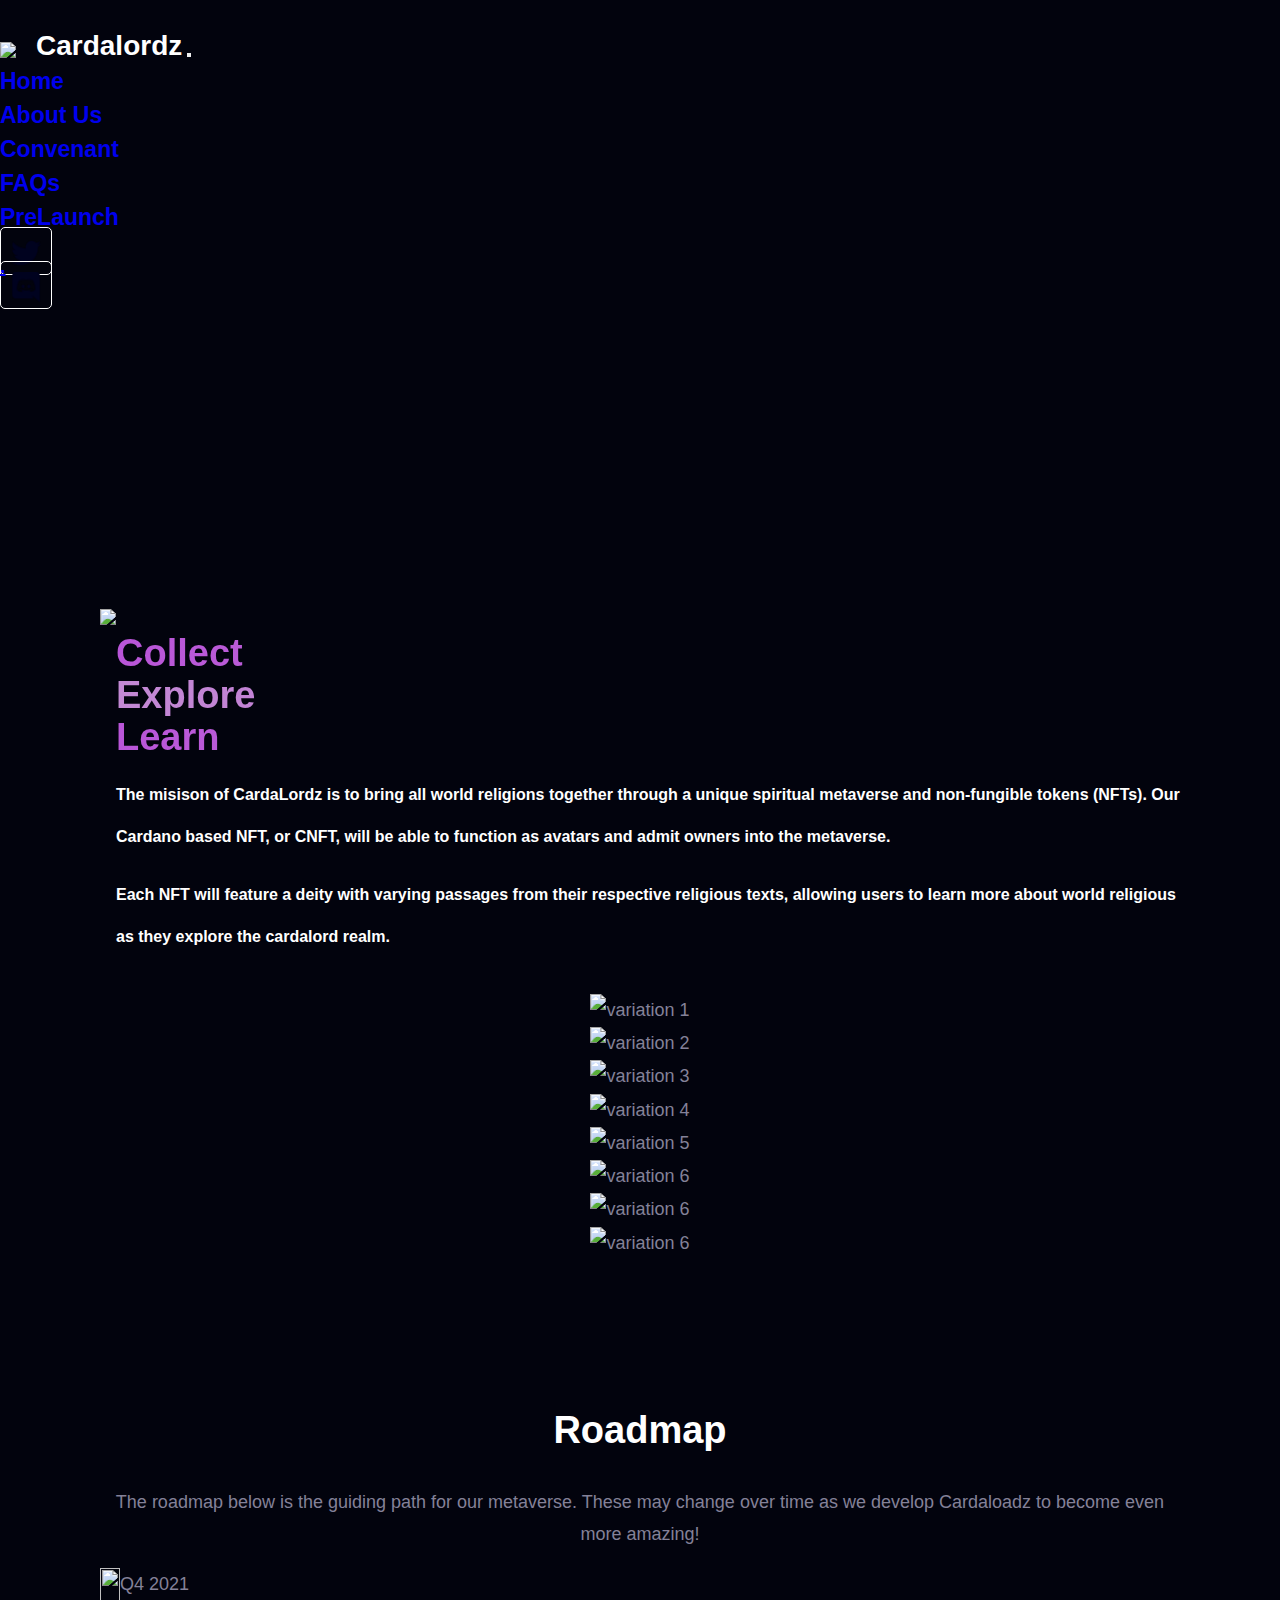
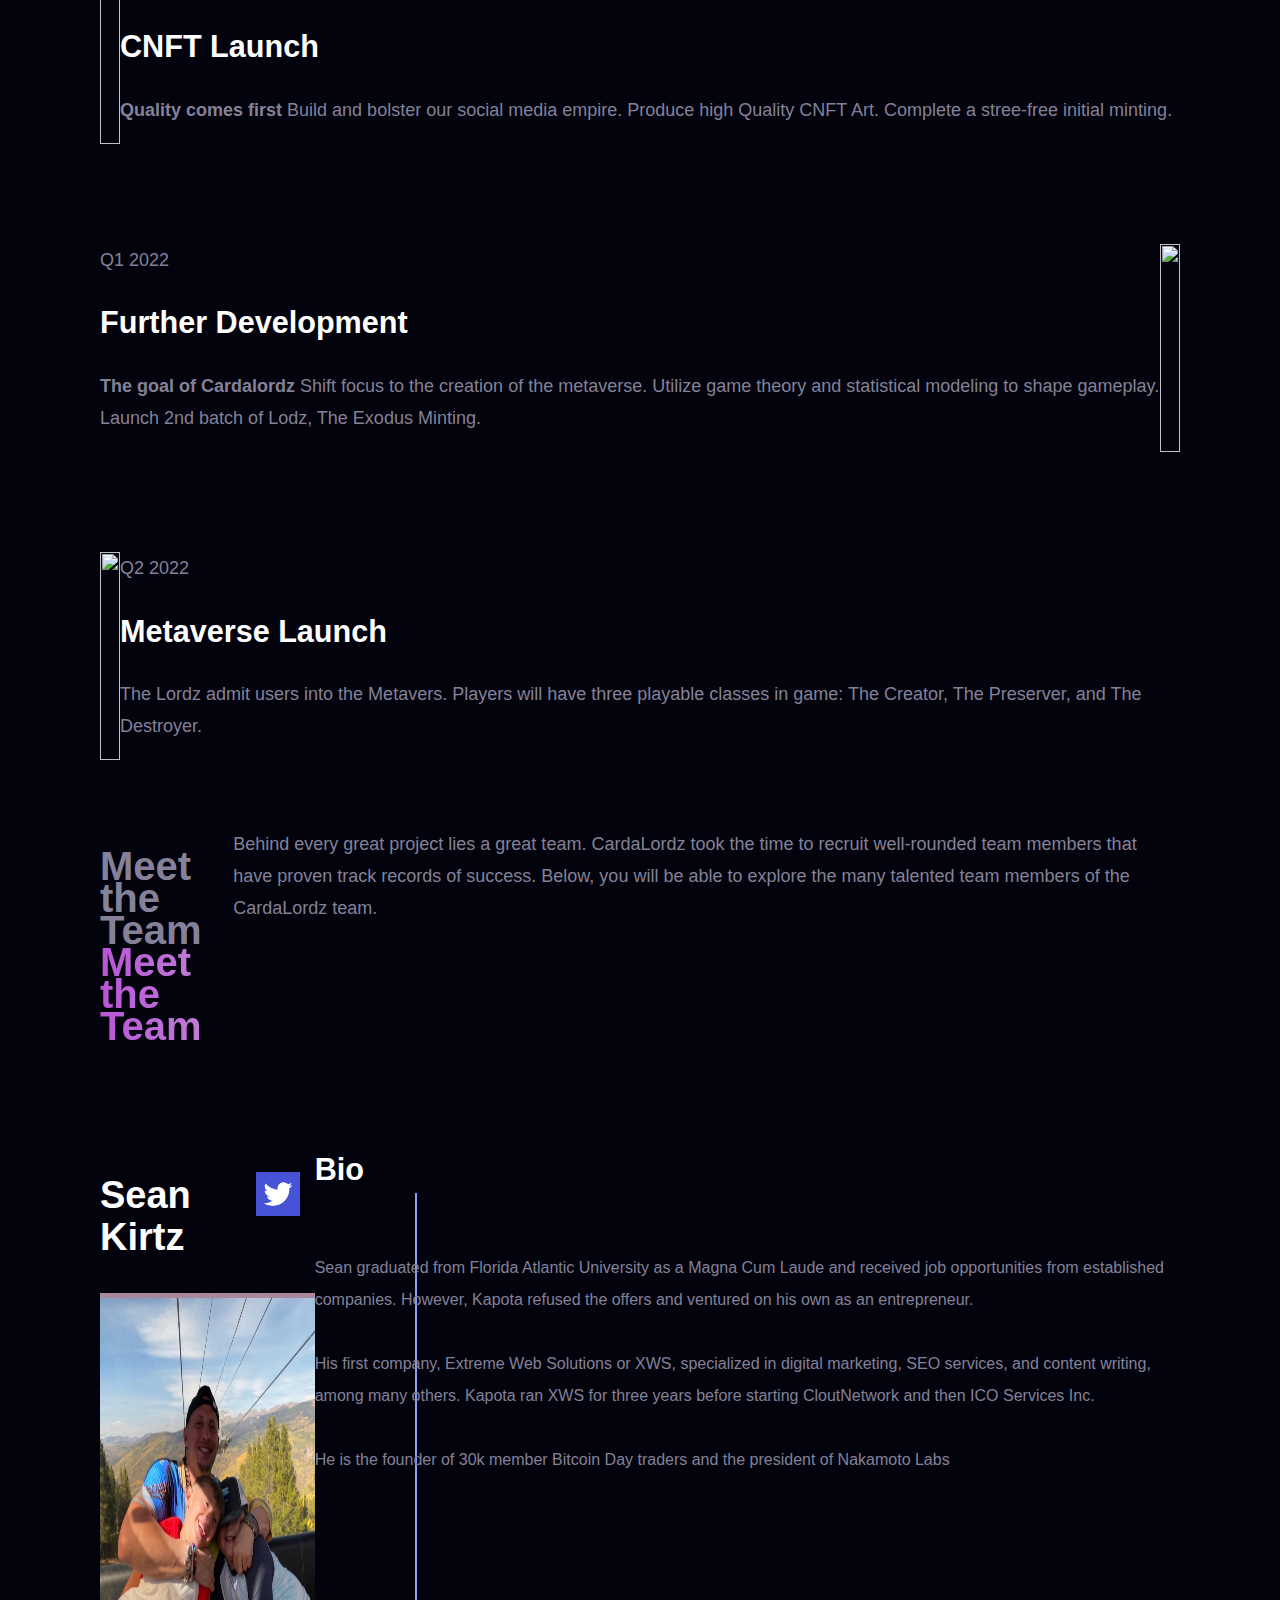
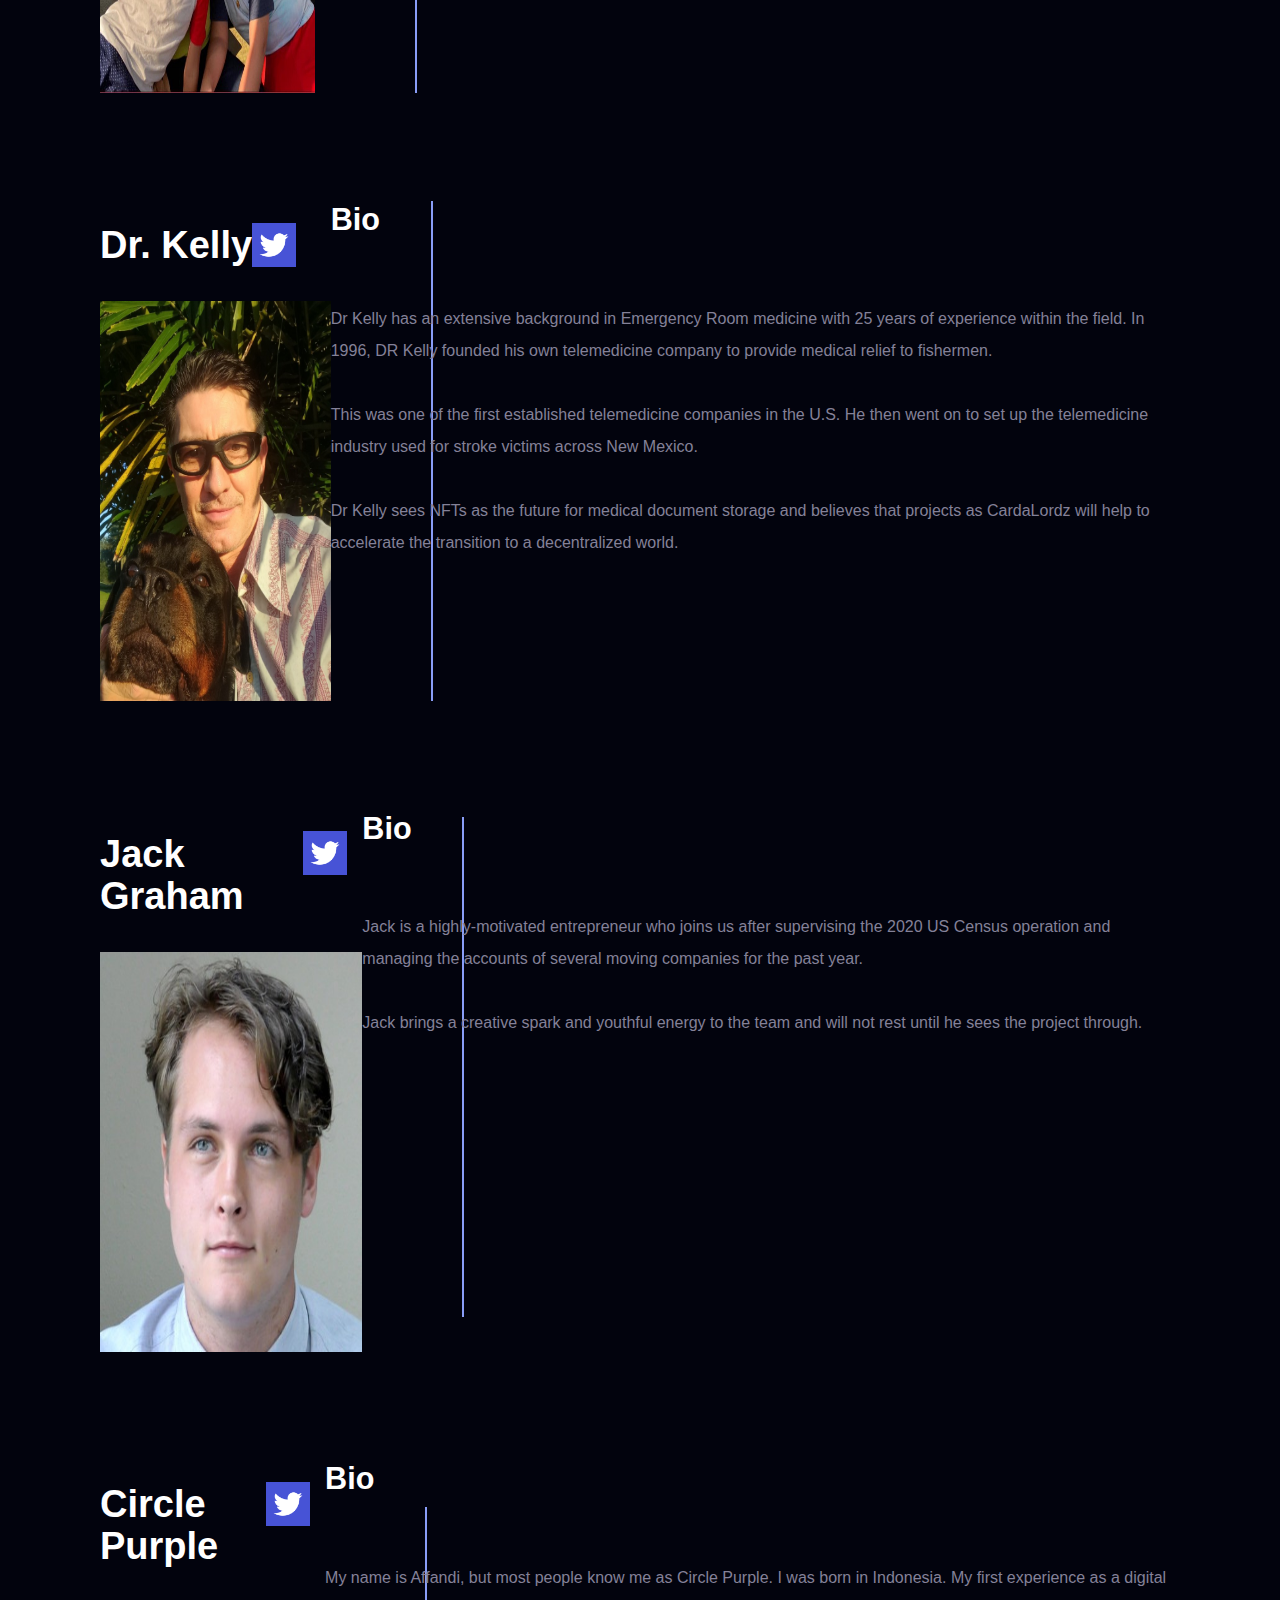
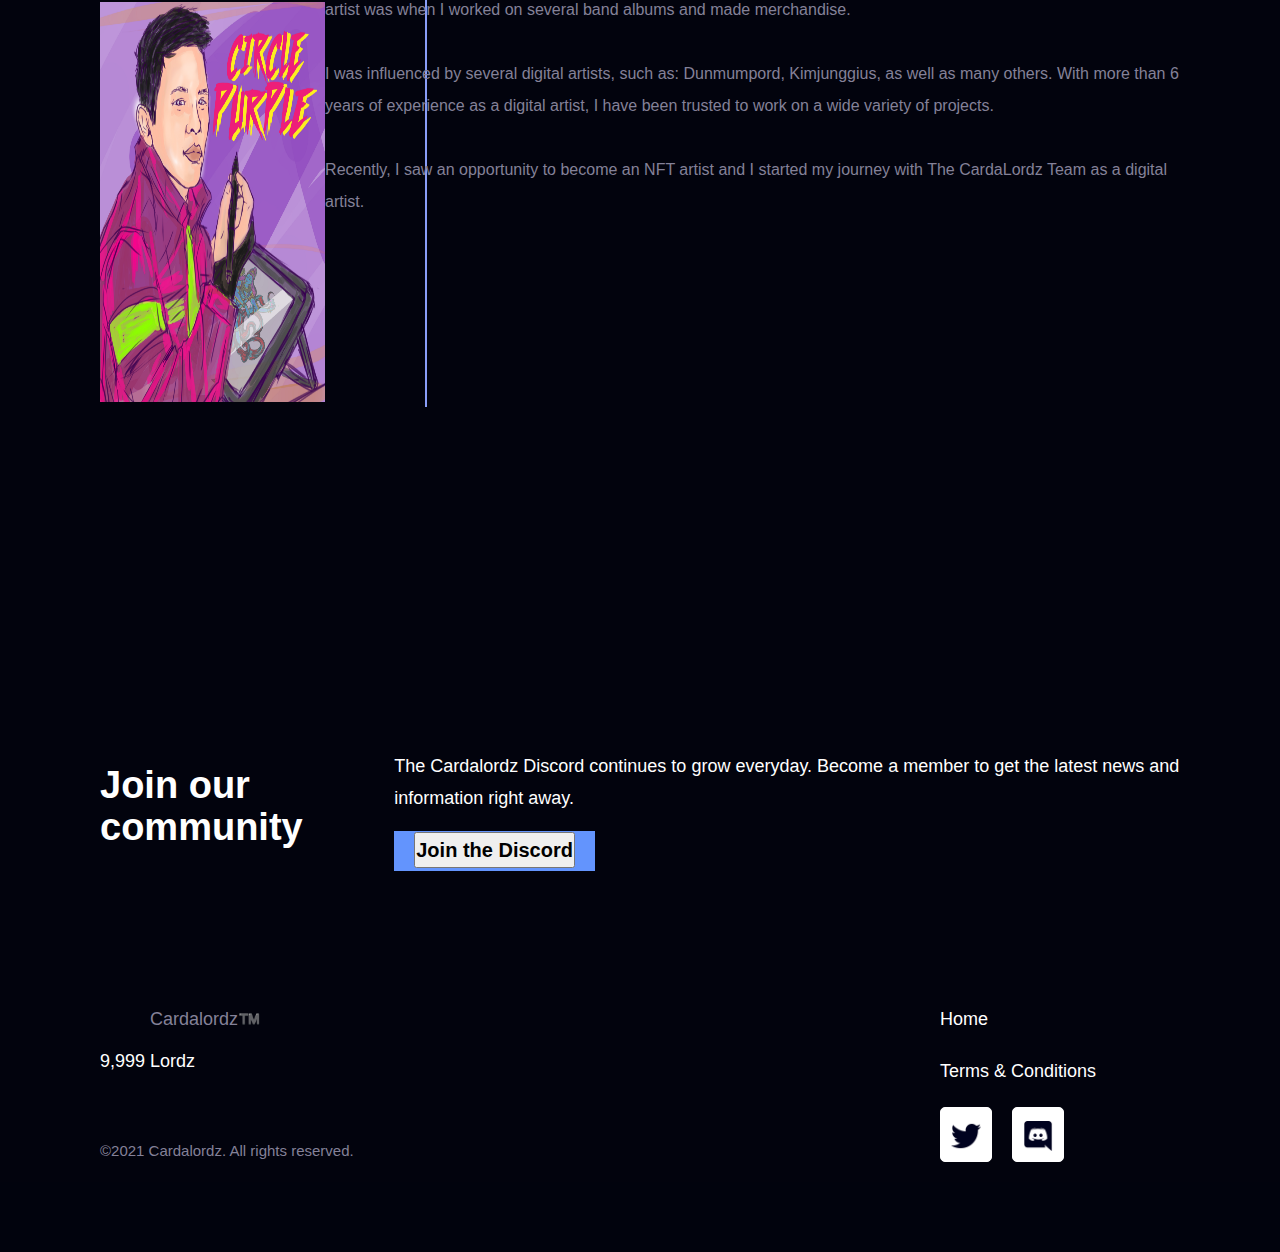
==== commit cf05886c: "make told changes" ====
--- a/index.html
+++ b/index.html
@@ -1,6 +1,8 @@
 <!DOCTYPE html>
 <html lang="en" class="sr">
     <head>
+        <link rel="stylesheet" href="https://cdn.jsdelivr.net/npm/bootstrap@4.5.3/dist/css/bootstrap.min.css" integrity="sha384-TX8t27EcRE3e/ihU7zmQxVncDAy5uIKz4rEkgIXeMed4M0jlfIDPvg6uqKI2xXr2" crossorigin="anonymous">
+        
         <link rel="preconnect" href="https://fonts.googleapis.com">
         <link rel="preconnect" href="https://fonts.gstatic.com" crossorigin>
         <link href="https://fonts.googleapis.com/css2?family=Space+Grotesk:wght@500;600;700&display=swap" rel="stylesheet">
@@ -14,107 +16,159 @@
         <link href="css/flickity.min.css" rel="stylesheet" media="screen">
         <link href="css/carousel.css" rel="stylesheet">
         <link href="css/countdown.css" rel="stylesheet">
-
+        <link rel="stylesheet" href="./css/mystyle.css">
+       
+        <style>
+            .nav-link{
+                color:#030924;
+            }
+            .social-link{
+                color:#899df7;
+                border:1px solid white;
+            }
+            .social-link:hover{
+                background-color:#899df7;
+                border: 1px solid #899df7;
+            }
+            .social-link-1{
+                background-color:white;
+                border:1px solid white;
+                margin-bottom:20px;
+            }
+            .first-img-2{
+                display:none;
+            }
+            .logo-span{
+                    font-size:40px;
+                }
+                .nav-link{
+                    font-size:23px;
+                }
+                #hero{
+                    height:550px;
+                }
+                .presentation-p{
+                    font-size:16px;
+                    font-weight:550px;
+                }
+                .first-row{
+                    margin-top:50px;
+                }
+                .member-img{
+                    height:400px;
+                }
+                .question{
+                    font-size:40px;
+                    font-weight:600;
+                }
+                .answer{
+                    font-size:40px;
+                    font-weight:600;
+                }
+                .nav-item:hover a{
+    border-bottom:3px solid white;
+}
+
+.counter-h3{
+    position: relative;
+    bottom:100px;
+}
+
+.disc-btn button{
+    font-size:20px;
+    font-weight:600;
+}
+            .disc-btn:hover{
+                background-color:#4f5be3;
+            }
+        </style>
     </head>
-    <body style="height: 100%;">
+    <body style="height: 100%;background-color:#02030d;">
     <noscript>
         "<b>We apologize, but the Cardalordz™️ site does not work without JavaScript enabled. Please enable JavaScript to continue.</b>"
     </noscript>
+
+    <section id="hero">
+        <div class="container-fluid">
+        <nav class="navbar navbar-expand-lg" style="padding-top:30px;">
+            <a class="navbar-brand" style="text-decoration: none;" href="#"><img src="./assets/img/logo-tree.png" class="logo-img"><span class="logo-span" style="color:white;font-weight:600;text-decoration: none;margin-left:20px;margin-top:30px;font-size:28px;">Cardalordz</span></a>
+            <button class="navbar-toggler" type="button" data-toggle="collapse" data-target="#navbarSupportedContent" aria-controls="navbarSupportedContent" aria-expanded="false" aria-label="Toggle navigation">
+                <span class="navbar-toggler-icon"><i class="fa fa-2x fa-bars" style="color: #030924;" aria-hidden="true"></i></span>
+              </button>
+          
+            <div class="collapse navbar-collapse" id="navbarSupportedContent">
+              <ul class="navbar-nav ml-auto">
+                <li class="nav-item">
+                  <a class="nav-link link1" style="text-decoration: none;margin-right:20px;" href="index.html">Home <span class="sr-only"></span></a>
+                </li>
+                <li class="nav-item">
+                  <a class="nav-link" style="text-decoration: none;margin-right:20px;" href="aboutus.html">About Us</a>
+                </li>
+                <li class="nav-item">
+                    <a class="nav-link" style="text-decoration: none;margin-right:20px;" href="covenant.html">Convenant</a>
+                  </li>
+                  <li class="nav-item">
+                    <a class="nav-link" style="text-decoration: none;margin-right:20px;"  href="faqs.html">FAQs</a>
+                  </li>
+                  <li class="nav-item">
+                    <a class="nav-link" style="text-decoration: none;margin-right:20px;"  href="prelaunch.html">PreLaunch</a>
+                  </li>
+                  
+                  <li class="nav-item">
+                    <a class="nav-link social-link" style="text-decoration: none;margin-right:20px;font-size:23px;padding:10px;border-radius: 5px;"  href="https://twitter.com/cardalordz"><img src="./assets/img/twitter.png" style="height:30px;"></a>
+                  </li>
+
+                  <li class="nav-item">
+                    <a class="nav-link social-link" style="text-decoration: none;margin-right:20px;font-size:23px;padding:10px;border-radius: 5px;"  href="https://discord.com/invite/cardalordz"><img src="./assets/img/discord.png" style="height:30px;"></a>
+                  </li>
+
+              </ul>
+              
+            </div>
+          </nav>
+          <div class="row">
+            <div class="col-md-5 col-sm-12 col-12 col-lg-5">
+                <h3 style="font-size:40px;" class="counter-h3" data-aos="fade-right">    
+                    <a style="font-size:20px;" href="https://logwork.com/countdown-r29s" class="countdown-timer" data-timezone="Asia/Kolkata" data-textcolor="#000000" data-date="2021-11-06 12:46" data-background="#687fc2" data-digitscolor="#ffffff" data-unitscolor="#ffffff">.</a></h3>
+            </div>
+            <div class="col-12 col-sm-12 col-lg-2 col-md-2 schedule-h3" data-aos="fade-right">
+             
+               
+             </div>
+            <div class="col-md-2 col-sm-12 col-12 col-lg-2">
+                
+          </div>
+      </div>
+
+        </div>
+    </section>
+
+    <div class="container">
+        <div class="first-row row">
+        <div class="col-md-6 col-sm-12 col-12 col-lg-6">
+            <img src="./assets/img/CARDALORDz-heads.gif" class="gif-img"/>
+        </div>
+        <div class="col-md-6 col-sm-12 col-12 col-lg-6">
+            <h2>
+                <div class="degrade">Collect</div>
+                <div class="degrade-reverse">Explore</div>
+                <div class="degrade">Learn</div>
+                <p class="presentation-p">
+                    The misison of CardaLordz is to bring all world religions together through a unique spiritual metaverse and non-fungible tokens (NFTs).
+                    Our Cardano based NFT, or CNFT, will be able to function as avatars and admit owners into the metaverse. 
+                </p>
+                <p class="presentation-p">
+                    Each NFT will feature a deity with varying passages from their respective religious texts, allowing users 
+                    to learn more about world religious as they explore the cardalord realm.
+                </p>
+            </h2>
+        </div>
+    </div>
+</div>
     <div id="app" data-v-app>
         <div id="project">
             <div id="home">
-                <section id="hero">
-                    <header class="container row sr-top-slow" data-sr-id="0" >
-                        <div class="logo row">
-                            <div class="carda-logo"></div>
-                            <div class="typo">Cardalordz</div>
-                            <div class="nav-top-left">
-                                <a href="/index.html">Home</a>
-                            </div>
-                            <div class="nav-top-left">
-                                <a href="/aboutus.html">About Us</a>
-                            </div>
-                            <div class="nav-top-left">
-                                <a href="/covenant.html">Covenant</a>
-                            </div>
-                            <div class="nav-top-left">
-                                <a href="/faqs.html">FAQs</a>
-                            </div>
-                        </div>
-                        <div class="socialnav row">
-                            <div class="link">
-                                <a href="https://twitter.com/cardalordz" name="twitternav" rel="noopener" target="_blank" class="twitter row"></a>
-                            </div>
-                            <div class="link">
-                                <a href="https://discord.com/invite/cardalordz" name="discordnav" rel="noopener" target="_blank" class="discord row"></a>
-                            </div>
-                            <div id="connect-btn">
-                                <button class="wallet">
-                                    <span class="dot"></span>
-                                    Buy Cardalordz
-                                </button>
-                            </div>
-                        </div>
-                    </header>
-
-                    <a class="hero-main-btn clickable" id="hero-main-btn" href="#" target="_blank">
-                        <div class="element">
-                            <div id="clockdiv">
-                                <div>
-                                  <span class="days"></span>
-                                  <div class="smalltext">Days</div>
-                                </div>
-                                <div>
-                                  <span class="hours"></span>
-                                  <div class="smalltext">Hours</div>
-                                </div>
-                                <div>
-                                  <span class="minutes"></span>
-                                  <div class="smalltext">Minutes</div>
-                                </div>
-                                <div>
-                                  <span class="seconds"></span>
-                                  <div class="smalltext">Seconds</div>
-                                </div>
-                              </div>
-                        </div>
-                    </a>
-
-                    <div style="transform: translateY(0px);">
-                        <img src="/assets/img/castles-top-s.png" alt="castles banner">
-                        <!--
-                        <video id="hero-video" tabindex="0" preload playsinline>
-                            <source src="/assets/img/castles-top-s.png" type="video/mp4">
-                        </video>
-                        -->
-                    </div>
-                </section>
-                <section id="presentation" class="container row">
-                    <div class="examples sr-top-fast-delayed" data-sr-id="12">
-                        <img src="/assets/img/shouldersup.gif" />
-                        <!--<video class="various" tabindex="0" preload autoplay loop>
-                            <source src="/assets/img/various_replace.mp4" type="video/mp4">
-                        </video>-->
-                    </div>
-                    <div class="description sr-top-fast" data-sr-id="2">
-                        <h2>
-                            <div class="degrade">Collect</div>
-                            <div class="degrade-reverse">Explore</div>
-                            <div class="degrade">Learn</div>
-                        </h2>
-                        <p class="presentation-p">
-                            The misison of CardaLordz is to bring all world religions together through a unique spiritual metaverse and non-fungible tokens (NFTs).
-                            Our Cardano based NFT, or CNFT, will be able to function as avatars and admit owners into the metaverse. 
-                        </p>
-                        <p class="presentation-p">
-                            Each NFT will feature a deity with varying passages from their respective religious texts, allowing users 
-                            to learn more about world religious as they explore the cardalord realm.
-                        </p>
-                    </div>
-                </section>
-                <section>
-                    
-                </section>
+
                 <section id="gallery" class="sr-top-more-delayed">
                     <section class="carousel" aria-label="Gallery">
                         <div class="carousel"
@@ -125,124 +179,323 @@
                              "cellAlign": "left", "contain": true 
                             }'>
                             <div class="carousel-card">
-                                <img src="/assets/img/card-variations/1s.png" alt="variation 1" />
-                            </div>
-                            <div class="carousel-card">
-                                <img src="/assets/img/card-variations/2s.png" alt="variation 2" />
-                            </div>
-                            <div class="carousel-card">
-                                <img src="/assets/img/card-variations/3s.png" alt="variation 3" />
-                            </div>
-                            <div class="carousel-card">
-                                <img src="/assets/img/card-variations/4s.png" alt="variation 4" />
-                            </div>
-                            <div class="carousel-card">
-                                <img src="/assets/img/card-variations/5s.png" alt="variation 5" />
-                            </div>
-                            <div class="carousel-card">
-                                <img src="/assets/img/card-variations/6s.png" alt="variation 6" />
-                            </div>
-                            <div class="carousel-card">
-                                <img src="/assets/img/card-variations/7s.png" alt="variation 6" />
-                            </div>
-                            <div class="carousel-card">
-                                <img src="/assets/img/card-variations/8s.png" alt="variation 6" />
+                                <img src="./assets/img/card-variations/1s.png" alt="variation 1" />
+                            </div>
+                            <div class="carousel-card">
+                                <img src="./assets/img/card-variations/2s.png" alt="variation 2" />
+                            </div>
+                            <div class="carousel-card">
+                                <img src="./assets/img/card-variations/3s.png" alt="variation 3" />
+                            </div>
+                            <div class="carousel-card">
+                                <img src="./assets/img/card-variations/4s.png" alt="variation 4" />
+                            </div>
+                            <div class="carousel-card">
+                                <img src="./assets/img/card-variations/5s.png" alt="variation 5" />
+                            </div>
+                            <div class="carousel-card">
+                                <img src="./assets/img/card-variations/6s.png" alt="variation 6" />
+                            </div>
+                            <div class="carousel-card">
+                                <img src="./assets/img/card-variations/7s.png" alt="variation 6" />
+                            </div>
+                            <div class="carousel-card">
+                                <img src="./assets/img/card-variations/8s.png" alt="variation 6" />
                             </div>
                         </div>
                     </section>
                 </section>
-                <section id="roadmap" class="column">
-                    <div class="decal container">
-                        <h2 class="sr-top-fast" data-sr-id="3">Roadmap</h2>
-                        <p class="intro sr-top-fast-delayed" data-sr-id="8">
+
+                
+                <section id="roadmap">
+                    <div class="container">
+                        <h2 class="sr-top-fast" style="text-align:center;">
+                            Roadmap
+                        </h2>
+                        <p class="intro sr-top-fast-delayed" data-sr-id="8" style="text-align:center;">
                             The roadmap below is the guiding path for our metaverse.
                             These may change over time as we develop Cardaloadz to 
                             become even more amazing!
                         </p>
-                        <div class="middle row relative">
-                            <div class="timeline column">
-                                <div class="line">
-                                    <div class="progression">
+                        <div class="row">
+                            <div class="col-md-6 col-sm-12 col-12 col-lg-6" style="text-align:center;">
+                                <img src="./assets/img/shiva_02.png" class="roadmap-img">
+                            </div>
+                            <div class="col-md-6 col-sm-12 col-12 col-lg-6" >
+                               
+                                    <div class="number degrage mt-5">Q4 2021</div>
+                                    <h3>CNFT Launch</h3>
+                                    <p class="sr-right-fast-delayed" data-sr-id="19">
+                                        <span class="bold"> Quality comes first</span>
+                                        Build and bolster our social media empire. Produce high Quality CNFT Art. Complete a stree-free initial minting.
+                                        </p>
+                            </div>
+                        </div>
+                        <div class="row second-row">
+                            <div class="col-md-6 col-sm-12 col-12 col-lg-6">
+                                <div class="number degrage">Q1 2022</div>
+                                    <h3>Further Development</h3>
+                                    <p class="sr-right-fast-delayed" data-sr-id="19">
+                                        <span class="bold">The goal of Cardalordz</span>
+                                        Shift focus to the creation of the metaverse. Utilize game theory 
+                                        and statistical modeling to shape gameplay. Launch 2nd batch of Lodz, The Exodus Minting. 
+                                        </p>
+                                
+                            </div>
+                            <div class="col-md-6 col-sm-12 col-12 col-lg-6" style="text-align:center;">
+                                <img src="./assets/img/shiva_03.png" class="roadmap-img">
+                                    
+                            </div>
+                        </div>
+
+                        <div class="row second-row">
+                            <div class="col-md-6 col-sm-12 col-12 col-lg-6" style="text-align:center;">
+                                <img src="./assets/img/shiva_final.png" class="roadmap-img first-img-1">
+                                </div>
+                                
+                            <div class="col-md-6 col-sm-12 col-12 col-lg-6">
+                                
+                                <div class="number degrage">Q2 2022</div>
+                                <h3>Metaverse Launch</h3>
+                                <p class="sr-right-fast-delayed" data-sr-id="19">
+                                    <span class="bold"></span>
+                                    The Lordz admit users into the Metavers. Players will have three 
+                                    playable classes in game: The Creator, The Preserver, and The Destroyer.
+                                    </p>
+                            
+                        </div>
+                        <div class="col-md-6 col-sm-12 col-12 col-lg-6" style="text-align:center;">
+                            <img src="./assets/img/shiva_final.png" class="roadmap-img first-img-2">
+                            </div>
+                            </div>
+                        </div>
+
+                    </div>
+                </section>
+
+                <div class="container">
+                    <div class="row first-row">
+                    <div class="col-md-6 col-sm-12 col-12 col-lg-6 first-col">
+                        <div class="question">Meet the Team</div>
+                        <div class="answer degrade ">Meet the Team</div>
+                    </div>
+                    <div class="col-md-6 col-sm-12 col-12 col-lg-6">
+                        <p>Behind every great project lies a great team. CardaLordz took the time to recruit well-rounded 
+                            team members that have proven track records of success. 
+                            Below, you will be able to explore the many talented team members of the CardaLordz team.
+                        </p>
+                    </div>
+                </div>
+                </div>
+
+
+                <section id="team" class="container">
+                    <!-- <div class="intro row">
+                        <div class="title">
+                            <div class="question sr-top-fast" data-sr-id="4">Meet the Team</div>
+                            <div class="answer degrade sr-top-fast-delayed" data-sr-id="9">Meet the Team</div>
+                        </div>
+                        <div class="presentation sr-right-super-delayed" data-sr-id="26">
+                            <p>Behind every great project lies a great team. CardaLordz took the time to recruit well-rounded 
+                                team members that have proven track records of success. 
+                                Below, you will be able to explore the many talented team members of the CardaLordz team.
+                            </p>
+                        </div>
+                    </div> -->
+
+                    <div class="row mt-5">
+                        <div class="col-md-6 col-sm-12 col-12 col-lg-6">
+                            <div class="row">
+                                <div class="col-md-8 col-8 col-sm-8 col-lg-8">
+                                    <h2 class="member-name">Sean Kirtz</h2>
+                                </div>
+                                <div class="col-md-4 col-4 col-sm-4 col-lg-4 social" >
+                                    <div class="link twitter-link mx-auto">
+                                        <a href="https://twitter.com/SEANSTWITTER" style="text-align: right;">
+                                             <img src="./assets/img/twitter-white.png" style="height:40px;width:40px;padding-left:4px;padding-top:4px;"></a>
+                                        
                                     </div>
-                                    <div>
-                                    <div class="step row done">
-                                        <div class="dot">
-                                            <div class="shape"></div>
-                                        </div>
-                                        <div class="details">
-                                            <div class="title row sr-right-fast" data-sr-id="14">
-                                                <div class="number degrage">Q4 2021</div>
-                                                <h3>CNFT Launch</h3>
-                                            </div>
-                                            <p class="sr-right-fast-delayed" data-sr-id="19">
-                                            <span class="bold"> Quality comes first</span>
-                                            Build and bolster our social media empire. Produce high Quality CNFT Art. Complete a stree-free initial minting.
-                                            </p>
-                                        </div>
+                                </div>
+                            </div>
+                            <div class="row">
+                                <img src="/assets/img/sean-about-us.jpeg" class="member-img" alt="Profile picture of Sean">
+                                <div class="vl"></div>
+                            </div>
+                        </div>
+                        
+                        <div class="col-md-6 col-sm-12 col-12 col-lg-6">
+                           
+                            <div class="top row bio-header">
+                                <h3>Bio</h3>
+                            </div>
+                            <section class="carousel examples first" aria-label="Gallery">
+                                <p class="example-p">
+                                    Sean graduated from Florida Atlantic University as a Magna Cum Laude and received job 
+                                    opportunities from established companies. However, Kapota refused the offers and ventured
+                                     on his own as an entrepreneur. 
+                                    <br>
+                                    <br>
+                                    His first company, Extreme Web Solutions or XWS, specialized in digital marketing, 
+                                    SEO services, and content writing, among many others. Kapota ran XWS for three years before 
+                                    starting CloutNetwork and then ICO Services Inc.
+                                    <br>
+                                    <br>
+                                    He is the founder of 30k member Bitcoin Day traders and the president of Nakamoto Labs
+                                </p>
+                            </section>
+                        </div>
+                    </div>
+                   
+
+                    <div class="row kelly-row mt-5">
+                        <div class="col-md-6 col-sm-12 col-12 col-lg-6">
+                            <div class="row">
+                                <div class="col-md-8 col-8 col-sm-8 col-lg-8">
+                                    <h2 class="member-name">Dr. Kelly</h2>
+                                </div>
+                                <div class="col-md-4 col-4 col-sm-4 col-lg-4 social">
+                                    <div class="link twitter-link mx-auto">
+                                        <a href="https://twitter.com/KELLYTWITTER">
+                                            <img src="./assets/img/twitter-white.png" style="height:40px;width:40px;padding-left:4px;padding-top:4px;"></a>
+                                        
                                     </div>
+                                </div>
+                            </div>
+                            <div class="row">
+                                <img src="/assets/img/dr-kelly-about-us.jpeg" class="member-img" alt="Profile picture of Dr. Kelly">
+                                <div class="vl"></div>
+                            </div>
+                        </div>
+                        
+                        <div class="col-md-6 col-sm-12 col-12 col-lg-6">
+                           
+                            <div class="top row bio-header">
+                                <h3>Bio</h3>
+                            </div>
+                            <section class="carousel examples second" aria-label="Gallery">
+                                <p>
+                                    Dr Kelly has an extensive background in Emergency Room medicine with 25 years of 
+                                    experience within the field. In 1996, DR Kelly founded his own telemedicine company 
+                                    to provide medical relief to fishermen. 
+                                    <br>
+                                    <br>
+                                    This was one of the first established telemedicine 
+                                    companies in the U.S. He then went on to set up the telemedicine industry used for stroke 
+                                    victims across New Mexico.
+                                    <br>
+                                    <br>
+                                    Dr Kelly sees NFTs as the future for medical document storage and believes that projects 
+                                    as CardaLordz will help to accelerate the transition to a decentralized world.
+                                </p>
+                            </section>
+                        </div>
+                    </div>
+
+
+
+                    <div class="row jack-row mt-5">
+                        <div class="col-md-6 col-sm-12 col-12 col-lg-6">
+                            <div class="row jack-row-1">
+                                <div class="col-md-8 col-8 col-sm-8 col-lg-8">
+                                    <h2 class="member-name">Jack Graham</h2>
+                                </div>
+                                <div class="col-md-4 col-4 col-sm-4 col-lg-4 social">
+                                    <div class="link twitter-link mx-auto">
+                                        <a href="https://twitter.com/JACK GRAHAM">
+                                            <img src="./assets/img/twitter-white.png" style="height:40px;width:40px;padding-left:4px;padding-top:4px;"></a>
+                                        
                                     </div>
-                                    <div class="step row">
-                                        <div class="dot">
-                                            <div class="shape"></div>
-                                        </div>
-                                        <div class="details">
-                                            <div class="title row sr-right-fast" data-sr-id="14">
-                                                <div class="number degrage">Q1 2022</div>
-                                                <h3>Further Development</h3>
-                                            </div>
-                                            <p class="sr-right-fast-delayed" data-sr-id="19">
-                                            <span class="bold">The goal of Cardalordz</span>
-                                            Shift focus to the creation of the metaverse. Utilize game theory 
-                                            and statistical modeling to shape gameplay. Launch 2nd batch of Lodz, The Exodus Minting. 
-                                            </p>
-                                        </div>
+                                </div>
+                            </div>
+                            <div class="row">
+                                <img src="/assets/img/jack-g-about-us.jpeg" class="member-img" alt="Profile picture of Jack">
+                                <div class="vl third-v1"></div>
+                            </div>
+                        </div>
+                        
+                        <div class="col-md-6 col-sm-12 col-12 col-lg-6">
+                           
+                            <div class="top row bio-header">
+                                <h3>Bio</h3>
+                            </div>
+                            <section class="carousel examples third" aria-label="Gallery">
+                                <p class="jack-graham">
+                                    Jack is a highly-motivated entrepreneur who joins us after supervising the 2020 US Census 
+                                    operation and managing the accounts of several moving companies for the past year. 
+                                    <br>
+                                    <br>
+                                    Jack brings a creative spark and youthful energy to the team and will not rest until he sees 
+                                    the project through.
+                                </p>
+                            </section>
+                        </div>
+                    </div>
+
+                    <div class="row circle-row mt-5">
+                        <div class="col-md-6 col-sm-12 col-12 col-lg-6">
+                            <div class="row">
+                                <div class="col-md-8 col-8 col-sm-8 col-lg-8">
+                                    <h2>Circle Purple</h2>
+                                </div>
+                                <div class="col-md-4 col-4 col-sm-4 col-lg-4 social">
+                                    <div class="link twitter-link mx-auto">
+                                        <a href="https://twitter.com/AffandiTWITTER">
+                                            <img src="./assets/img/twitter-white.png" style="height:40px;width:40px;padding-left:4px;padding-top:4px;"></a>
+                                        
                                     </div>
-                                    <div class="step row">
-                                        <div class="dot">
-                                            <div class="shape"></div>
-                                        </div>
-                                        <div class="details">
-                                            <div class="title row sr-right-fast" data-sr-id="14">
-                                                <div class="number degrage">Q2 2022</div>
-                                                <h3>Metaverse Launch</h3>
-                                            </div>
-                                            <p class="sr-right-fast-delayed" data-sr-id="19">
-                                            <span class="bold"></span>
-                                            The Lordz admit users into the Metavers. Players will have three 
-                                            playable classes in game: The Creator, The Preserver, and The Destroyer.
-                                            </p>
-                                        </div>
-                                    </div>
-                                </div>
-                            </div>
-                            <div class="box">
-                                <video id="helmet" tabindex="0" preload playsinline>
-                                    <source src="/assets/img/helmet-REPLACE.mp4" type="video/mp4">
-                                </video>
-                            </div>
-                        </div>
-                    </div>
+                                </div>
+                            </div>
+                            <div class="row">
+                                <img class="member-img" src="/assets/img/circle-purple-about-us.png" alt="Profile picture of Affandi">
+                                <div class="vl sixth-v1"></div>
+                            </div>
+                        </div>
+                        
+                        <div class="col-md-6 col-sm-12 col-12 col-lg-6">
+                           
+                            <div class="top row bio-header">
+                                <h3>Bio</h3>
+                            </div>
+                            <section class="carousel examples sixth" aria-label="Gallery">
+                                <p>
+                                    My name is Affandi, but most people know me as Circle Purple. I was born in Indonesia.
+                                    My first experience as a digital artist was when I worked on several band albums
+                                     and made merchandise. 
+                                     <br>
+                                     <br>
+                                     I was influenced by several digital artists, such as: Dunmumpord, Kimjunggius, 
+                                     as well as many others. With more than 6 years of experience as a digital artist, 
+                                     I have been trusted to work on a wide variety of projects.
+                                     <br>
+                                     <br>
+                                    Recently, I saw an opportunity to become an NFT artist and I started my journey with The CardaLordz 
+                                    Team as a digital artist. 
+                                </p>
+                            </section>
+                        </div>
+                    </div>
+
+
+
+                    
                 </section>
-                <section id="covenant" class="container">
-                    <div class="intro row">
-                        <div class="title">
-                            <div class="answer degrade sr-top-fast-delayed" data-sr-id="9">The Covenant</div>
-                        </div>
-                    </div>
-                </section>
-                <section id="discord">
+                <section id="discord2">
                     <div class="container">
-                        <h2 class="sr-top-fast" data-sr-id="5">
-                            Join our community
-                        </h2> 
-                        <p class="sr-top-fast-delayed" data-sr-id="10">The Cardalordz Discord continues to grow everyday.
-                            Become a member to get the latest news and information right away.
-                        </p>
-                        <div class="sr-top-more-delayed" data-sr-id="13">
-                            <a href="https://discord.com/invite/cardalordz" rel="noopener" target="_blank" class="cta">Join the Discord</a>
-                        </div>
-                        <div class="lord sr-bottom-more-delayed" data-sr-id="31">
-                            
+                        <div class="row">
+                            <div class="col-md-12 col-sm-12 col-12 col-lg-12">
+                                <h2 class="sr-top-fast" data-sr-id="5">
+                                    Join our community
+                                </h2> 
+                            </div>
+                            <div class="col-md-12 col-sm-12 col-12 col-lg-12">
+                                <p>
+                                    The Cardalordz Discord continues to grow everyday.
+                                    Become a member to get the latest news and information right away.
+                                </p>
+                                <a  href="https://discord.com/invite/cardalordz" rel="noopener" target="_blank" class="disc-btn">
+                                <button class="btn btn-lg">Join the Discord</button>
+                                </a>
+                            </div>
                         </div>
                     </div>
                 </section>
@@ -259,17 +512,16 @@
                             <p class="copyright">©2021 Cardalordz. All rights reserved.</p>
                             </div>
                             <div class="right column sr-top-fast-delayed" data-sr-id="11">
-                                <div class="nav column">
+                                <!-- <div class="nav column">
                                     <a aria-current="page" href="/" class="router-link-active router-link-exact-active">Home</a>
                                     <a href="/terms" class="">Terms & Conditions</a>
-                                </div>
+                                </div> -->
+                                <a href="#" style="color:white;text-decoration: none;">Home</a>
+                                <a href="#" style="color:white;text-decoration: none;">Terms & Conditions</a>
                                 <div class="social row">
-                                    <div class="link">
-                                        <a href="https://twitter.com/cardalordz" name="twitter" rel="noopener" target="_blank" class="twitter row"></a>
-                                    </div>
-                                    <div class="link">
-                                        <a href="https://discord.com/invite/cardalordz" name="Discord" rel="noopener" target="_blank" class="discord row"></a>
-                                    </div>
+                                    <a class="social-link-1" style="text-decoration: none;margin-right:20px;font-size:23px;padding:10px;border-radius: 5px;"  href="https://twitter.com/cardalordz"><img src="./assets/img/twitter.png" style="height:30px;"></a>
+                                    
+                                    <a class="social-link-1" style="text-decoration: none;margin-right:20px;font-size:23px;padding:10px;border-radius: 5px;"  href="https://discord.com/invite/cardalordz"><img src="./assets/img/discord.png" style="height:30px;"></a>
                                 </div>
                         </div>
                     </div>
@@ -277,6 +529,7 @@
             </div>
         </div>
     </div>
+    
     <script>
         var acc = document.getElementsByClassName("accordion");
         var i;
@@ -297,10 +550,13 @@
               });
         }
     </script>
+    <script src="https://cdn.logwork.com/widget/countdown.js"></script>
     <script async defer src="/js/scrollreveal.js"></script>
     <script async defer src="/js/unpkg-scrollreveal.js"></script>
     <script async defer src="/js/flickity.pkgd.min.js"></script>
     <script async defer src="/js/scripts.js"></script>
+    <script async defer src="particles.js"></script>
+    
     <!--Start of Tawk.to Script-->
 <script type="text/javascript">
     var Tawk_API=Tawk_API||{}, Tawk_LoadStart=new Date();
@@ -314,5 +570,9 @@
     })();
     </script>
     <!--End of Tawk.to Script-->
-    </body>
+    
+    <script src="https://code.jquery.com/jquery-3.5.1.slim.min.js" integrity="sha384-DfXdz2htPH0lsSSs5nCTpuj/zy4C+OGpamoFVy38MVBnE+IbbVYUew+OrCXaRkfj" crossorigin="anonymous"></script>
+    <script src="https://cdn.jsdelivr.net/npm/popper.js@1.16.1/dist/umd/popper.min.js" integrity="sha384-9/reFTGAW83EW2RDu2S0VKaIzap3H66lZH81PoYlFhbGU+6BZp6G7niu735Sk7lN" crossorigin="anonymous"></script>
+    <script src="https://cdn.jsdelivr.net/npm/bootstrap@4.5.3/dist/js/bootstrap.min.js" integrity="sha384-w1Q4orYjBQndcko6MimVbzY0tgp4pWB4lZ7lr30WKz0vr/aWKhXdBNmNb5D92v7s" crossorigin="anonymous"></script>
+</body>
 </html>--- a/css/styles.css
+++ b/css/styles.css
@@ -116,9 +116,9 @@
 }
 header .carda-logo {
     display: block;
-    width: 60px;
+    width: 50px;
     height: 60px;
-    background: url(/assets/img/logo-tree.png) no-repeat;
+    background: url("../assets/img/logo-tree.png") no-repeat;
     background-size: cover;
 }
 header .typo {
@@ -126,8 +126,6 @@
     font-weight: 700;
     color: rgb(212, 212, 212);
     margin-left: 20px;
-    margin-top: 2%;
-    margin-right: 5%;
 }
 header .link {
     border: 1px solid rgb(146, 145, 145);
@@ -149,8 +147,8 @@
 }
 header .twitter {
     background-color: #030924;
-    -webkit-mask: url(/assets/img/logo-twitter.svg) no-repeat center;
-    mask: url(/assets/img/logo-twitter.svg) no-repeat center;
+    -webkit-mask: url("../assets/img/logo-twitter.svg") no-repeat center;
+    mask: url("../assets/img/logo-twitter.svg") no-repeat center;
 }
 header .wallet {
     background: #030924;
@@ -165,14 +163,14 @@
     background-color: #6394fd;
 }
 .nav-top-left {
-    width: 14rem;
+    width: 135px;
 }
 .nav-top-left a, a:visited {
     text-decoration: none !important;
     font-size: 2rem;
     color: #030924 !important;
     transition: all .3s ease-in-out;
-
+    margin-left: 15%;
     font-weight: 700;
 }
 .nav-top-left a:visited{
@@ -235,11 +233,7 @@
     margin-inline-end: 0px;
 }
 .presentation-p {
-    font-size: 1.1em;
-}
-.description h2 {
-    font-size: 5.5rem;
-    line-height: 6rem;
+    font-size: 0.9em;
 }
 .description {
     margin-left: 45px;
@@ -252,8 +246,8 @@
 }
 header .discord {
     background-color: #030924;
-    -webkit-mask: url(/assets/img/logo-discord.svg) no-repeat center;
-    mask: url(/assets/img/logo-discord.svg) no-repeat center;
+    -webkit-mask: url("../assets/img/logo-discord.svg") no-repeat center;
+    mask: url("../assets/img/logo-discord.svg") no-repeat center;
 }
 button, input[type=button], input[type=reset], input[type=submit] {
     appearance: button;
@@ -330,11 +324,6 @@
     align-items: center;
     overflow: hidden;
 }
-#presentation img {
-
-    min-width: 350px !important;
-
-}
 #gallery {
     margin-bottom: 150px;
 }
@@ -492,7 +481,7 @@
 #discord {
     position: relative;
     width: 100%;
-    background: url(/assets/img/discord_background.png) no-repeat;
+    background: url("../assets/img/discord_background.png") no-repeat;
     background-size: cover;
     background-position: 50% left;
     margin-top: 160px;
@@ -516,11 +505,10 @@
     position: absolute;
     width: 580px;
     height: 427px;
-    background: url(/assets/img/RA_final.png) no-repeat;
+    background: url() no-repeat;
     background-size: cover;
     bottom: 0;
     right: 0;
-    margin-right: 18rem;
 }
 footer .container {
     justify-content: space-between;
@@ -532,15 +520,10 @@
 }
 footer .carda-logo {
     display: block;
-    width: 60px;
-    height: 60px;
-    background: url(/assets/img/logo-tree.png) no-repeat;
+    width: 50px;
+    height: 30px;
+    background: url("../assets/img/logo-tree.png") no-repeat;
     background-size: cover;
-}
-footer .typo {
-    justify-content: center;
-    margin-top: 5%;
-    margin-left: 10px;
 }
 footer .baseline {
     font-weight: 300;
@@ -586,16 +569,16 @@
 }
 footer .twitter {
     background-color: #fff;
-    -webkit-mask: url(/assets/img/logo-twitter.svg) no-repeat center;
-    mask: url(/assets/img/logo-twitter.svg) no-repeat center;
+    -webkit-mask: url("../assets/img/logo-twitter.svg") no-repeat center;
+    mask: url("../assets/img/logo-twitter.svg") no-repeat center;
 }
 footer .link:last-child {
     margin-right: 0;
 }
 footer .discord {
     background-color: #fff;
-    -webkit-mask: url(/assets/img/logo-discord.svg) no-repeat center;
-    mask: url(/assets/img/logo-discord.svg) no-repeat center;
+    -webkit-mask: url("../assets/img/logo-discord.svg") no-repeat center;
+    mask: url("../assets/img/logo-discord.svg") no-repeat center;
 }
 #discord .cta:hover {
     background: #527bd3;
@@ -626,32 +609,6 @@
     font-weight: 700;
     transition: all .3s ease-in-out;
 }
-#covenant {
-    margin-bottom: 200px;
-    padding-top: 100px;
-    overflow: hidden;
-}
-#covenant .intro {
-    justify-content: center;
-    align-items: center;
-    margin-bottom: 150px;
-}
-#covenant .title {
-    position: relative;
-    width: 44.44%;
-    text-align: center;
-    padding-right: 0px;
-}
-#covenant .question {
-    font-size: 4rem;
-    font-weight: 700;
-}
-#covenant .answer {
-    font-size: 5rem;
-    font-weight: 700;
-    line-height: 4.6rem;
-    margin-top: 10px;
-}
 #team {
     margin-bottom: 200px;
     padding-top: 100px;
@@ -683,7 +640,7 @@
     content: "";
     width: 123px;
     height: 123px;
-    background: url(/images/golden_pyramyd.png) no-repeat;
+    background: url("../images/golden_pyramyd.png") no-repeat;
     left: -60px;
     top: -100px;
 }
@@ -721,13 +678,13 @@
 }
 #team .twitter {
     background-color: #fff;
-    -webkit-mask: url(/assets/img/twitter-about-small.svg) no-repeat center;
-    mask: url(/assets/img/twitter-about-small.svg) no-repeat center;
+    -webkit-mask: url("../assets/img/twitter-about-small.svg") no-repeat center;
+    mask: url("../assets/img/twitter-about-small.svg") no-repeat center;
 }
 #team .instagram {
     background-color: #fff;
-    -webkit-mask: url(/assets/img/logo-instagram.svg) no-repeat center;
-    mask: url(/assets/img/logo-instagram.svg) no-repeat center;
+    -webkit-mask: url("../assets/img/logo-instagram.svg") no-repeat center;
+    mask: url("../assets/img/logo-instagram.svg") no-repeat center;
 }
 #team .network {
     width: 44px;
@@ -745,6 +702,16 @@
     bottom: 0;
     opacity: .4;
 }
+.sean-spacer{
+    position: absolute;
+    width: 2px;
+    height: 400px;
+    background: #687fc2;
+    left: 38.885%;
+    bottom: 0;
+    opacity: .4;
+    top:18%;
+}
 #team .works {
     width: 55.55%;
     justify-content: space-between;
@@ -766,4 +733,22 @@
 }
 #team .member {
     margin-top: 80px;
+}
+
+/* roadmap */
+.roadmap-img{
+    height:100%;
+    width:100%;
+}
+.second-row{
+    margin-top:100px;
+}
+
+/* about us  */
+.sean{
+    position:relative;
+    top:80px;
+}
+.example-p{
+    font-size:10px;
 }--- a/css/countdown.css
+++ b/css/countdown.css
@@ -14,6 +14,7 @@
   background: #4184b8;
   display: inline-block;
   margin-right: 30px;
+  margin-top: 10px;
 }
 
 #clockdiv div > span{
--- a/css/mystyle.css
+++ b/css/mystyle.css
@@ -0,0 +1,364 @@
+.example-p{
+    font-size:10px;
+}
+.first{
+    margin-bottom:0px;
+}
+.bio-header{
+    position: relative;
+    bottom:20px;
+}
+.jack-graham{
+    margin-bottom:180px;
+}
+.assad-ivan{
+    margin-bottom:140px;
+}
+.aussie{
+    margin-bottom:250px;
+}
+.josh-munson{
+    margin-bottom:40px;
+}
+.covenant-scroll img{
+    height:100vh;
+    width:100%;
+}
+#hero{
+    background-image:url("../assets/img/castles-top-s.png");
+    background-repeat:no-repeat;
+    background-size:cover;
+    background-position: center;
+}
+.logo-img{
+    height:100px;
+}
+.nav-link{
+    text-decoration: none;
+}
+.second{
+    margin-bottom:40px;
+}
+.third{
+    margin-bottom:20px;
+}
+.fourth{
+    margin-bottom:60px;
+}
+.fifth{
+    margin-bottom:30px;
+}
+.sixth{
+    margin-bottom:30px;
+}
+.seventh{
+    margin-bottom:60px;
+}
+.member-img{
+    height:300px;
+    width:400px;
+}
+.twitter-link{
+    margin-top:30px;
+}
+.vl {
+    border-left: 2px solid #899df7;
+    height: 500px;
+    position: relative;
+    left:100px;
+    bottom:100px;
+  }
+  .third-v1{
+    position: relative;
+    bottom:135px;
+  }
+  .sixth-v1{
+    position: relative;
+    bottom:95px;
+  }
+  .seventh-v1{
+    position: relative;
+    bottom:95px;
+  }
+#hero{
+    height:550px;
+}
+
+#discord2{
+    background-image: url(../assets/img/discord_background.png);
+    background-position: center;
+    background-repeat: no-repeat;
+    background-size: cover;
+    padding:30px;
+    padding-bottom:50px;
+}
+#discord2 p{
+    color:white;
+}
+.disc-btn{
+    margin-top:20px;
+    text-decoration: none;
+    background-color: #6394fd;
+    color:white;
+    padding:10px 20px;
+    font-weight:600;
+}
+.first-row{
+    margin-bottom:0px;
+    margin-top:30px;
+}
+.first-col{
+    margin-top:40px;
+}
+
+
+.nav-link{
+    color:#030924;
+}
+.social-link{
+    color:#899df7;
+    border:1px solid white;
+}
+.social-link:hover{
+    background-color:#899df7;
+    border: 1px solid #899df7;
+}
+.social-link-1{
+    background-color:white;
+    border:1px solid white;
+    margin-bottom:20px;
+}
+.logo-span{
+        font-size:40px;
+    }
+    .nav-link{
+        font-size:23px;
+    }
+    #hero{
+        height:550px;
+    }
+    .question{
+        font-size:30px;
+        font-weight:600;
+    }
+    .answer{
+        font-size:30px;
+        font-weight:600;
+    }
+    .counter{
+        position:relative;
+        bottom:60px;
+    }
+    .countdown-timer{
+        font-size:30px;
+    }
+    @media only screen and (max-width:500px){
+        .counter-h3{
+            position: relative;
+            bottom:0px;
+        }
+.social-link{
+display:none;
+}
+.logo-span{
+font-size:14px;
+}
+.logo-img{
+height:50px;
+}
+.nav-link{
+font-size:18px;
+}
+.social-link{
+width:20%;
+margin-top:20px;
+}
+.counter{
+margin-top:30px;
+}
+#hero{
+height:430px;
+}
+
+.social-link{
+    display:none;
+}
+.logo-span{
+    font-size:20px;
+}
+.logo-img{
+    height:50px;
+}
+.nav-link{
+    font-size:18px;
+}
+.social-link{
+    width:20%;
+    margin-top:20px;
+}
+.counter{
+    margin-top:30px;
+}
+#hero{
+    height:430px;
+}
+.gif-img{
+    height:300px;
+    width:400px;
+}
+.carousel-card img{
+    height:300px;
+    width:300px;
+    border-radius:10px;
+}
+#roadmap{
+    margin-top:0px;
+}
+.roadmap-h2{
+    font-size:30px;
+}
+.first-img-1{
+    display:none;
+}
+.question{
+    font-size:30px;
+    font-weight:600;
+}
+.answer{
+    font-size:30px;
+    font-weight:600;
+}
+.member-name{
+    font-size:30px;
+}
+.first,.second, .third{
+   position: relative;
+   bottom:40px;
+}
+.assad-row{
+    position:relative;
+    bottom:120px;
+}
+.aussie-row{
+    position:relative;
+    bottom:120px;
+}
+.circle-row{
+    position: relative;
+    bottom:250px;
+}
+.fourth{
+    position:relative;
+    bottom:20px;
+}
+.jack-row{
+    margin-top:200px;
+}
+.vl{
+    display:none;
+}
+.kelly-row{
+    margin-top:60px;
+}
+.social-link{
+    display:none;
+}
+.question{
+    font-size:30px;
+    font-weight:600;
+}
+.answer{
+    font-size:30px;
+    font-weight:600;
+}
+
+.first-row{
+    margin-bottom:0px;
+    padding:0px;
+    margin-top:30px;
+}
+.first-col{
+    font-size:10px;
+}
+#discord2{
+    padding:0px;
+    padding-bottom:50px;
+}
+.discord-link{
+    margin-top:10px;
+}
+.member-name{
+    font-size:30px;
+}
+.first,.second, .third{
+   position: relative;
+   bottom:40px;
+}
+.assad-row{
+    position:relative;
+    bottom:120px;
+}
+.aussie-row{
+    position:relative;
+    bottom:120px;
+}
+.circle-row{
+    position: relative;
+    bottom:250px;
+}
+.fourth{
+    position:relative;
+    bottom:20px;
+}
+.jack-row{
+    margin-top:200px;
+}
+.vl{
+    display:none;
+}
+.kelly-row{
+    margin-top:60px;
+}
+.link{
+    text-align: center;
+}
+.member-name{
+    font-size:30px;
+}
+.logo-span{
+    font-size:20px;
+}
+.logo-img{
+    height:50px;
+}
+.nav-link{
+    font-size:18px;
+}
+.social-link{
+    width:20%;
+    margin-top:20px;
+}
+.counter{
+    margin-top:30px;
+}
+#hero{
+    height:300px;
+}
+.jack-row{
+    position:relative;
+    top:140px;
+}
+.circle-row{
+    position: relative;
+    top:20px;
+}
+}
+#hero{
+    height:400px;
+}
+.jack-row-1{
+    margin-top:0px;
+}
+.presentation-p{
+    font-size:16px;
+}
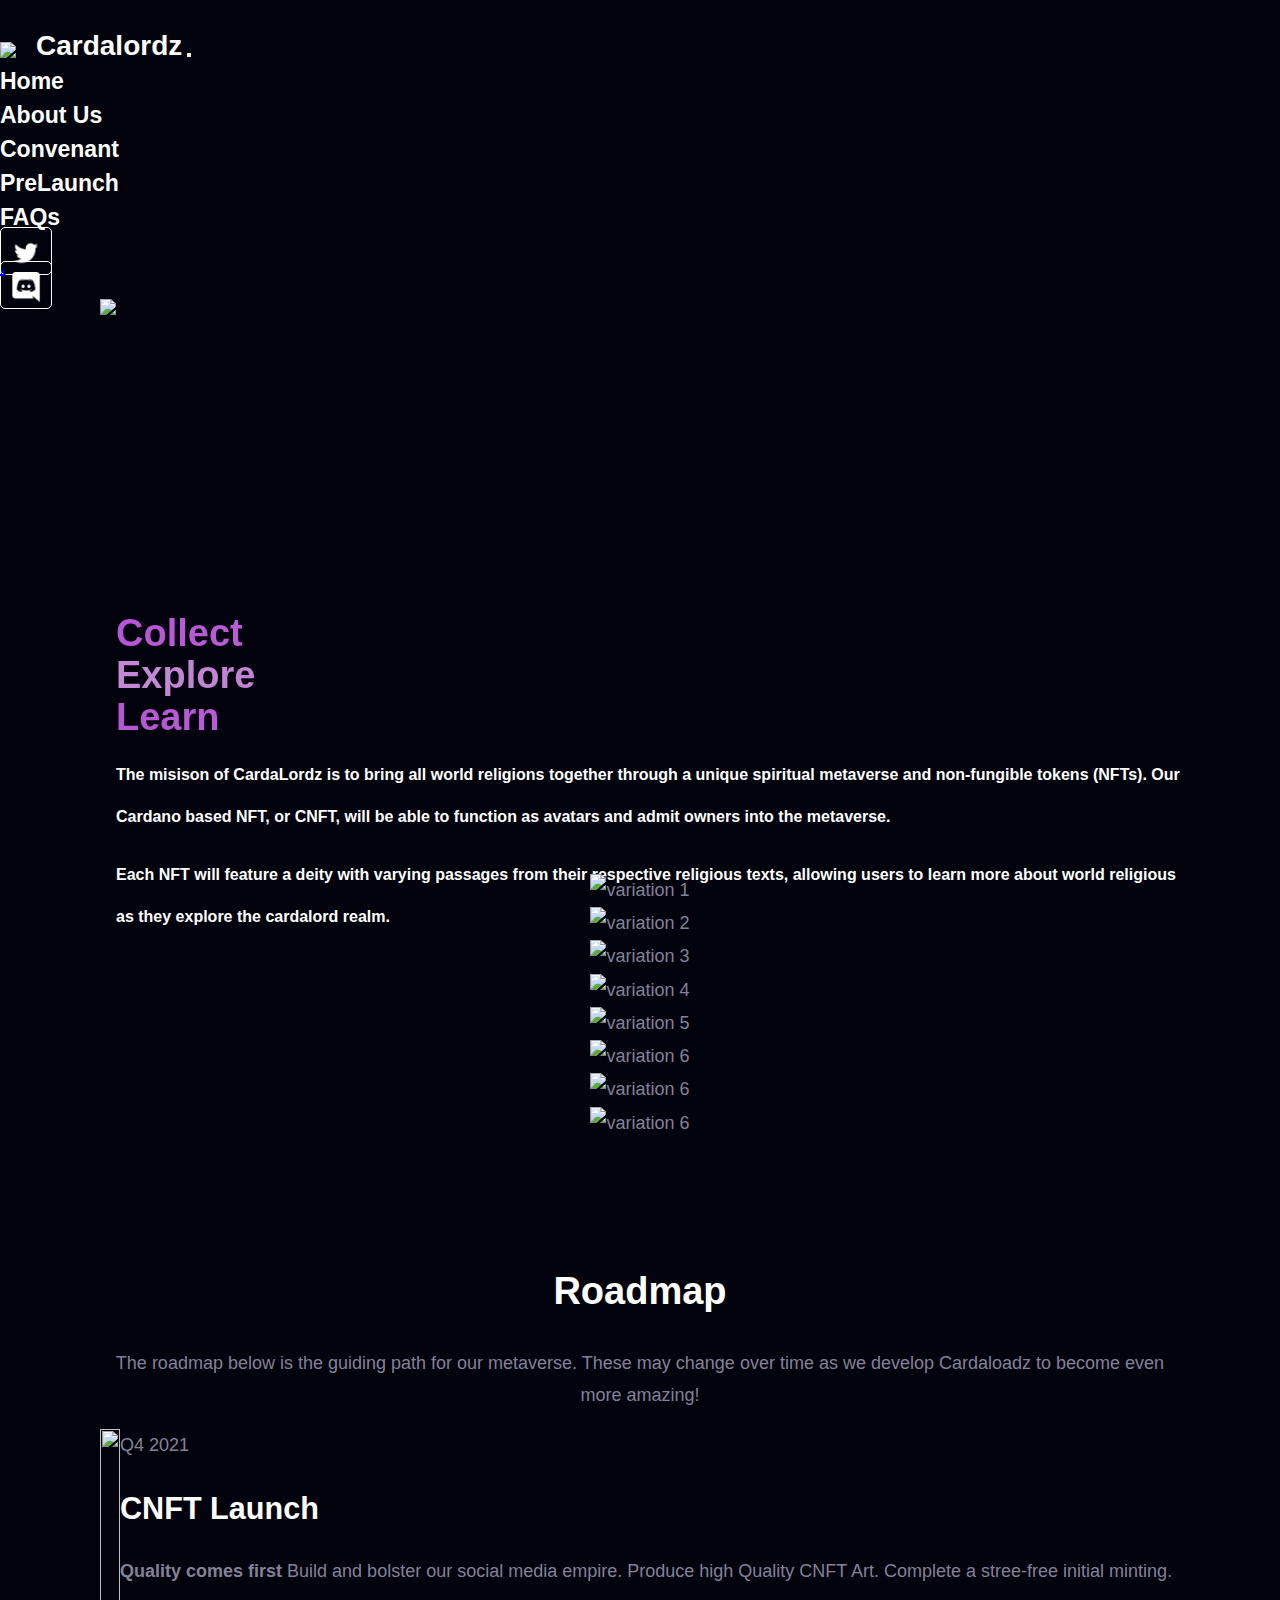
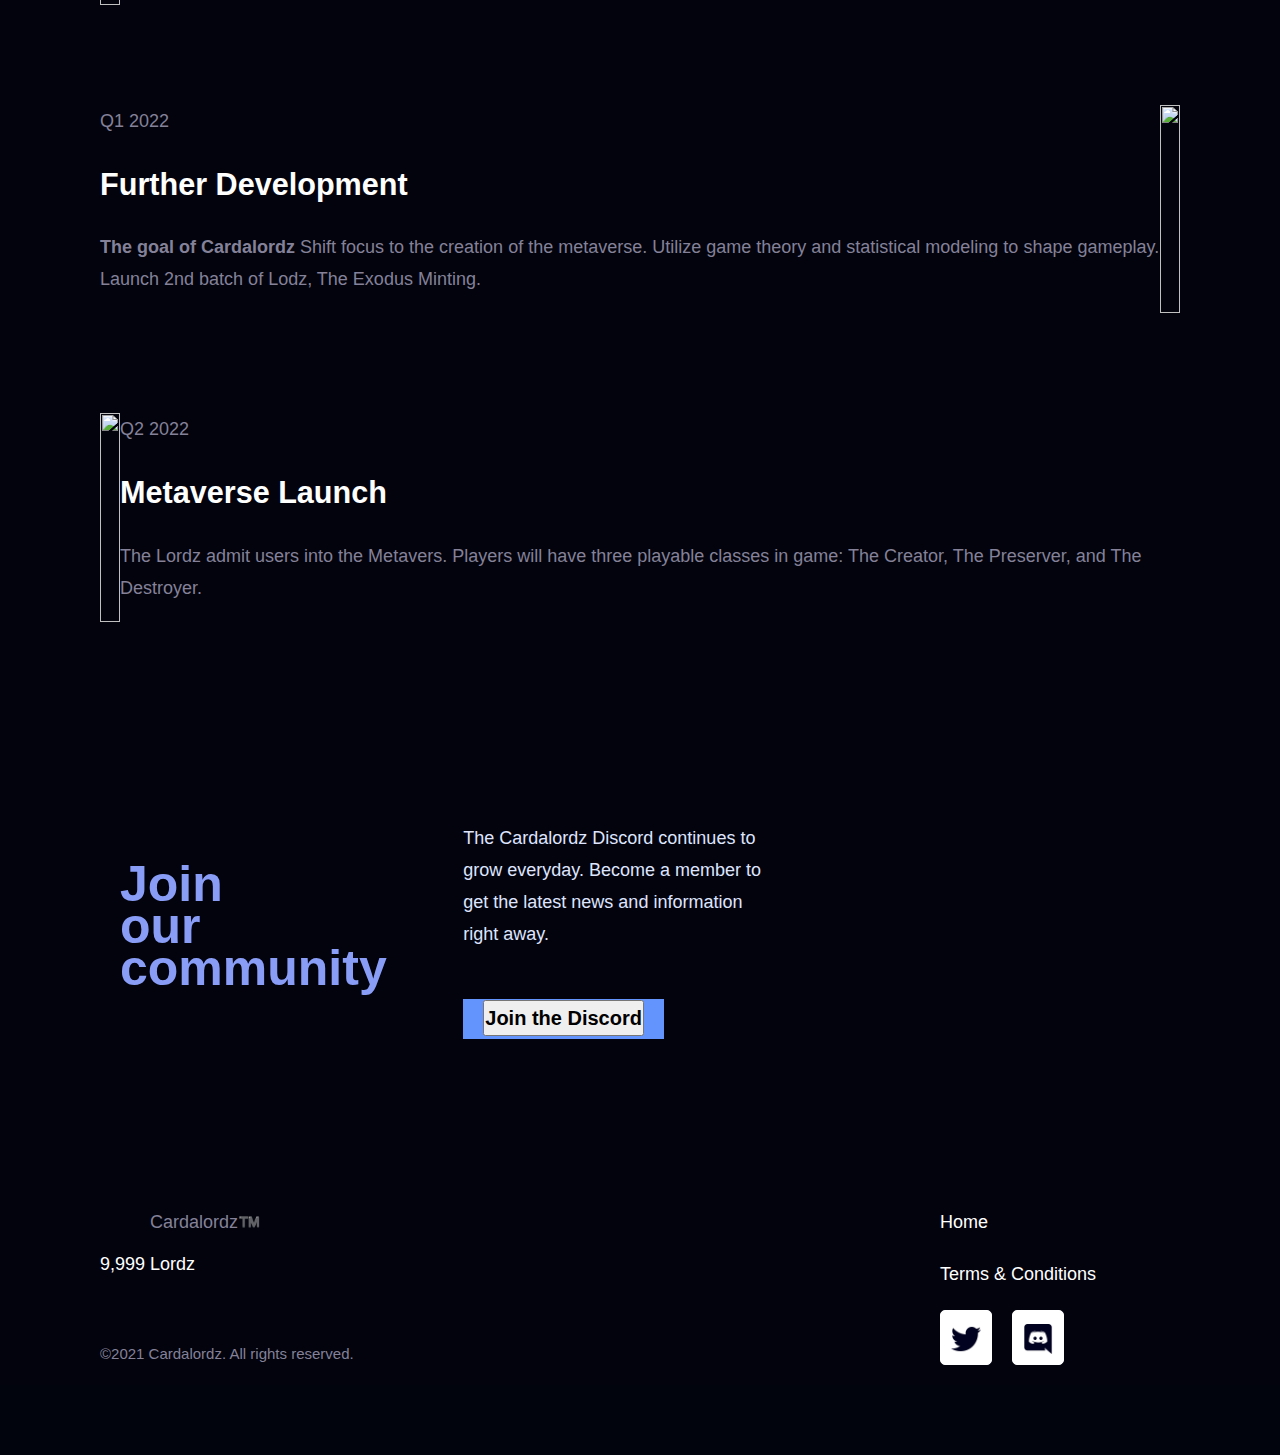
==== commit 99ebfa9c: "final commit" ====
--- a/index.html
+++ b/index.html
@@ -1,6 +1,8 @@
 <!DOCTYPE html>
 <html lang="en" class="sr">
     <head>
+        <meta charset="UTF-8">
+    <meta name="viewport" content="width=device-width, initial-scale=1.0">
         <link rel="stylesheet" href="https://cdn.jsdelivr.net/npm/bootstrap@4.5.3/dist/css/bootstrap.min.css" integrity="sha384-TX8t27EcRE3e/ihU7zmQxVncDAy5uIKz4rEkgIXeMed4M0jlfIDPvg6uqKI2xXr2" crossorigin="anonymous">
         
         <link rel="preconnect" href="https://fonts.googleapis.com">
@@ -17,71 +19,17 @@
         <link href="css/carousel.css" rel="stylesheet">
         <link href="css/countdown.css" rel="stylesheet">
         <link rel="stylesheet" href="./css/mystyle.css">
-       
+
         <style>
-            .nav-link{
-                color:#030924;
+            #hero{
+                height:550px;
             }
-            .social-link{
-                color:#899df7;
-                border:1px solid white;
-            }
-            .social-link:hover{
-                background-color:#899df7;
-                border: 1px solid #899df7;
-            }
-            .social-link-1{
-                background-color:white;
-                border:1px solid white;
-                margin-bottom:20px;
-            }
-            .first-img-2{
-                display:none;
-            }
-            .logo-span{
-                    font-size:40px;
-                }
-                .nav-link{
-                    font-size:23px;
-                }
-                #hero{
-                    height:550px;
-                }
-                .presentation-p{
-                    font-size:16px;
-                    font-weight:550px;
-                }
-                .first-row{
-                    margin-top:50px;
-                }
-                .member-img{
-                    height:400px;
-                }
-                .question{
-                    font-size:40px;
-                    font-weight:600;
-                }
-                .answer{
-                    font-size:40px;
-                    font-weight:600;
-                }
-                .nav-item:hover a{
-    border-bottom:3px solid white;
-}
-
-.counter-h3{
-    position: relative;
-    bottom:100px;
-}
-
-.disc-btn button{
-    font-size:20px;
-    font-weight:600;
-}
-            .disc-btn:hover{
-                background-color:#4f5be3;
+            .gif-img{
+                position: relative;bottom:290px;
             }
         </style>
+       
+
     </head>
     <body style="height: 100%;background-color:#02030d;">
     <noscript>
@@ -97,32 +45,33 @@
               </button>
           
             <div class="collapse navbar-collapse" id="navbarSupportedContent">
-              <ul class="navbar-nav ml-auto">
-                <li class="nav-item">
-                  <a class="nav-link link1" style="text-decoration: none;margin-right:20px;" href="index.html">Home <span class="sr-only"></span></a>
-                </li>
-                <li class="nav-item">
-                  <a class="nav-link" style="text-decoration: none;margin-right:20px;" href="aboutus.html">About Us</a>
-                </li>
-                <li class="nav-item">
-                    <a class="nav-link" style="text-decoration: none;margin-right:20px;" href="covenant.html">Convenant</a>
-                  </li>
-                  <li class="nav-item">
-                    <a class="nav-link" style="text-decoration: none;margin-right:20px;"  href="faqs.html">FAQs</a>
-                  </li>
-                  <li class="nav-item">
-                    <a class="nav-link" style="text-decoration: none;margin-right:20px;"  href="prelaunch.html">PreLaunch</a>
-                  </li>
-                  
-                  <li class="nav-item">
-                    <a class="nav-link social-link" style="text-decoration: none;margin-right:20px;font-size:23px;padding:10px;border-radius: 5px;"  href="https://twitter.com/cardalordz"><img src="./assets/img/twitter.png" style="height:30px;"></a>
-                  </li>
-
-                  <li class="nav-item">
-                    <a class="nav-link social-link" style="text-decoration: none;margin-right:20px;font-size:23px;padding:10px;border-radius: 5px;"  href="https://discord.com/invite/cardalordz"><img src="./assets/img/discord.png" style="height:30px;"></a>
-                  </li>
-
-              </ul>
+                <ul class="navbar-nav ml-auto">
+                    <li class="nav-item">
+                      <a class="nav-link link1" style="text-decoration: none;margin-right:20px;" href="index.html"><span style="color:white;">Home</span> <span class="sr-only"></span></a>
+                    </li>
+                    <li class="nav-item">
+                      <a class="nav-link" style="text-decoration: none;margin-right:20px;color:white;" href="aboutus.html"><span style="color:white;">About Us</span></a>
+                    </li>
+                    <li class="nav-item">
+                        <a class="nav-link" style="text-decoration: none;margin-right:20px;color:white;" href="covenant.html"><span style="color:white;">Convenant</span></span></a>
+                      </li>
+                      <li class="nav-item">
+                        <a class="nav-link" style="text-decoration: none;margin-right:20px;color:white;"  href="prelaunch.html"><span style="color:white;">PreLaunch</span></a>
+                      </li>
+                      <li class="nav-item">
+                        <a class="nav-link" style="text-decoration: none;margin-right:20px;color:white;"  href="faqs.html"><span style="color:white;">FAQs</span></a>
+                      </li>
+                      
+                      
+                      <li class="nav-item">
+                        <a class="nav-link social-link" style="text-decoration: none;margin-right:20px;font-size:23px;padding:10px;border-radius: 5px;"  href="https://twitter.com/cardalordz"><img src="./assets/img/twitter-white.png" style="height:30px;"></a>
+                      </li>
+    
+                      <li class="nav-item">
+                        <a class="nav-link social-link" style="text-decoration: none;margin-right:20px;font-size:23px;padding:10px;border-radius: 5px;"  href="https://discord.com/invite/cardalordz"><img src="./assets/img/discord-white.png" style="height:30px;"></a>
+                      </li>
+    
+                  </ul>
               
             </div>
           </nav>
@@ -146,7 +95,7 @@
     <div class="container">
         <div class="first-row row">
         <div class="col-md-6 col-sm-12 col-12 col-lg-6">
-            <img src="./assets/img/CARDALORDz-heads.gif" class="gif-img"/>
+            <img src="./assets/img/Cardalordz gif transparent.gif" class="gif-img"/>
         </div>
         <div class="col-md-6 col-sm-12 col-12 col-lg-6">
             <h2>
@@ -273,213 +222,8 @@
                     </div>
                 </section>
 
-                <div class="container">
-                    <div class="row first-row">
-                    <div class="col-md-6 col-sm-12 col-12 col-lg-6 first-col">
-                        <div class="question">Meet the Team</div>
-                        <div class="answer degrade ">Meet the Team</div>
-                    </div>
-                    <div class="col-md-6 col-sm-12 col-12 col-lg-6">
-                        <p>Behind every great project lies a great team. CardaLordz took the time to recruit well-rounded 
-                            team members that have proven track records of success. 
-                            Below, you will be able to explore the many talented team members of the CardaLordz team.
-                        </p>
-                    </div>
-                </div>
-                </div>
-
-
-                <section id="team" class="container">
-                    <!-- <div class="intro row">
-                        <div class="title">
-                            <div class="question sr-top-fast" data-sr-id="4">Meet the Team</div>
-                            <div class="answer degrade sr-top-fast-delayed" data-sr-id="9">Meet the Team</div>
-                        </div>
-                        <div class="presentation sr-right-super-delayed" data-sr-id="26">
-                            <p>Behind every great project lies a great team. CardaLordz took the time to recruit well-rounded 
-                                team members that have proven track records of success. 
-                                Below, you will be able to explore the many talented team members of the CardaLordz team.
-                            </p>
-                        </div>
-                    </div> -->
-
-                    <div class="row mt-5">
-                        <div class="col-md-6 col-sm-12 col-12 col-lg-6">
-                            <div class="row">
-                                <div class="col-md-8 col-8 col-sm-8 col-lg-8">
-                                    <h2 class="member-name">Sean Kirtz</h2>
-                                </div>
-                                <div class="col-md-4 col-4 col-sm-4 col-lg-4 social" >
-                                    <div class="link twitter-link mx-auto">
-                                        <a href="https://twitter.com/SEANSTWITTER" style="text-align: right;">
-                                             <img src="./assets/img/twitter-white.png" style="height:40px;width:40px;padding-left:4px;padding-top:4px;"></a>
-                                        
-                                    </div>
-                                </div>
-                            </div>
-                            <div class="row">
-                                <img src="/assets/img/sean-about-us.jpeg" class="member-img" alt="Profile picture of Sean">
-                                <div class="vl"></div>
-                            </div>
-                        </div>
-                        
-                        <div class="col-md-6 col-sm-12 col-12 col-lg-6">
-                           
-                            <div class="top row bio-header">
-                                <h3>Bio</h3>
-                            </div>
-                            <section class="carousel examples first" aria-label="Gallery">
-                                <p class="example-p">
-                                    Sean graduated from Florida Atlantic University as a Magna Cum Laude and received job 
-                                    opportunities from established companies. However, Kapota refused the offers and ventured
-                                     on his own as an entrepreneur. 
-                                    <br>
-                                    <br>
-                                    His first company, Extreme Web Solutions or XWS, specialized in digital marketing, 
-                                    SEO services, and content writing, among many others. Kapota ran XWS for three years before 
-                                    starting CloutNetwork and then ICO Services Inc.
-                                    <br>
-                                    <br>
-                                    He is the founder of 30k member Bitcoin Day traders and the president of Nakamoto Labs
-                                </p>
-                            </section>
-                        </div>
-                    </div>
-                   
-
-                    <div class="row kelly-row mt-5">
-                        <div class="col-md-6 col-sm-12 col-12 col-lg-6">
-                            <div class="row">
-                                <div class="col-md-8 col-8 col-sm-8 col-lg-8">
-                                    <h2 class="member-name">Dr. Kelly</h2>
-                                </div>
-                                <div class="col-md-4 col-4 col-sm-4 col-lg-4 social">
-                                    <div class="link twitter-link mx-auto">
-                                        <a href="https://twitter.com/KELLYTWITTER">
-                                            <img src="./assets/img/twitter-white.png" style="height:40px;width:40px;padding-left:4px;padding-top:4px;"></a>
-                                        
-                                    </div>
-                                </div>
-                            </div>
-                            <div class="row">
-                                <img src="/assets/img/dr-kelly-about-us.jpeg" class="member-img" alt="Profile picture of Dr. Kelly">
-                                <div class="vl"></div>
-                            </div>
-                        </div>
-                        
-                        <div class="col-md-6 col-sm-12 col-12 col-lg-6">
-                           
-                            <div class="top row bio-header">
-                                <h3>Bio</h3>
-                            </div>
-                            <section class="carousel examples second" aria-label="Gallery">
-                                <p>
-                                    Dr Kelly has an extensive background in Emergency Room medicine with 25 years of 
-                                    experience within the field. In 1996, DR Kelly founded his own telemedicine company 
-                                    to provide medical relief to fishermen. 
-                                    <br>
-                                    <br>
-                                    This was one of the first established telemedicine 
-                                    companies in the U.S. He then went on to set up the telemedicine industry used for stroke 
-                                    victims across New Mexico.
-                                    <br>
-                                    <br>
-                                    Dr Kelly sees NFTs as the future for medical document storage and believes that projects 
-                                    as CardaLordz will help to accelerate the transition to a decentralized world.
-                                </p>
-                            </section>
-                        </div>
-                    </div>
-
-
-
-                    <div class="row jack-row mt-5">
-                        <div class="col-md-6 col-sm-12 col-12 col-lg-6">
-                            <div class="row jack-row-1">
-                                <div class="col-md-8 col-8 col-sm-8 col-lg-8">
-                                    <h2 class="member-name">Jack Graham</h2>
-                                </div>
-                                <div class="col-md-4 col-4 col-sm-4 col-lg-4 social">
-                                    <div class="link twitter-link mx-auto">
-                                        <a href="https://twitter.com/JACK GRAHAM">
-                                            <img src="./assets/img/twitter-white.png" style="height:40px;width:40px;padding-left:4px;padding-top:4px;"></a>
-                                        
-                                    </div>
-                                </div>
-                            </div>
-                            <div class="row">
-                                <img src="/assets/img/jack-g-about-us.jpeg" class="member-img" alt="Profile picture of Jack">
-                                <div class="vl third-v1"></div>
-                            </div>
-                        </div>
-                        
-                        <div class="col-md-6 col-sm-12 col-12 col-lg-6">
-                           
-                            <div class="top row bio-header">
-                                <h3>Bio</h3>
-                            </div>
-                            <section class="carousel examples third" aria-label="Gallery">
-                                <p class="jack-graham">
-                                    Jack is a highly-motivated entrepreneur who joins us after supervising the 2020 US Census 
-                                    operation and managing the accounts of several moving companies for the past year. 
-                                    <br>
-                                    <br>
-                                    Jack brings a creative spark and youthful energy to the team and will not rest until he sees 
-                                    the project through.
-                                </p>
-                            </section>
-                        </div>
-                    </div>
-
-                    <div class="row circle-row mt-5">
-                        <div class="col-md-6 col-sm-12 col-12 col-lg-6">
-                            <div class="row">
-                                <div class="col-md-8 col-8 col-sm-8 col-lg-8">
-                                    <h2>Circle Purple</h2>
-                                </div>
-                                <div class="col-md-4 col-4 col-sm-4 col-lg-4 social">
-                                    <div class="link twitter-link mx-auto">
-                                        <a href="https://twitter.com/AffandiTWITTER">
-                                            <img src="./assets/img/twitter-white.png" style="height:40px;width:40px;padding-left:4px;padding-top:4px;"></a>
-                                        
-                                    </div>
-                                </div>
-                            </div>
-                            <div class="row">
-                                <img class="member-img" src="/assets/img/circle-purple-about-us.png" alt="Profile picture of Affandi">
-                                <div class="vl sixth-v1"></div>
-                            </div>
-                        </div>
-                        
-                        <div class="col-md-6 col-sm-12 col-12 col-lg-6">
-                           
-                            <div class="top row bio-header">
-                                <h3>Bio</h3>
-                            </div>
-                            <section class="carousel examples sixth" aria-label="Gallery">
-                                <p>
-                                    My name is Affandi, but most people know me as Circle Purple. I was born in Indonesia.
-                                    My first experience as a digital artist was when I worked on several band albums
-                                     and made merchandise. 
-                                     <br>
-                                     <br>
-                                     I was influenced by several digital artists, such as: Dunmumpord, Kimjunggius, 
-                                     as well as many others. With more than 6 years of experience as a digital artist, 
-                                     I have been trusted to work on a wide variety of projects.
-                                     <br>
-                                     <br>
-                                    Recently, I saw an opportunity to become an NFT artist and I started my journey with The CardaLordz 
-                                    Team as a digital artist. 
-                                </p>
-                            </section>
-                        </div>
-                    </div>
-
-
-
-                    
-                </section>
-                <section id="discord2">
+            
+                <section id="discord">
                     <div class="container">
                         <div class="row">
                             <div class="col-md-12 col-sm-12 col-12 col-lg-12">
--- a/css/styles.css
+++ b/css/styles.css
@@ -239,6 +239,72 @@
     margin-left: 45px;
 
 }
+.nav-link{
+    color:#7e7e7e !important;
+}
+.nav-link
+.nav-item {
+    color: #7e7e7e !important;
+}
+.social-link{
+    color:#899df7;
+    border:1px solid white;
+}
+.social-link:hover{
+    background-color:#899df7;
+    border: 1px solid #899df7;
+}
+.social-link-1{
+    background-color:white;
+    border:1px solid white;
+    margin-bottom:20px;
+}
+.first-img-2{
+    display:none;
+}
+.logo-span{
+    font-size:40px;
+}
+.nav-link{
+    font-size:23px;
+}
+#hero{
+    height:550px;
+}
+.presentation-p{
+    font-size:16px;
+    font-weight:550px;
+}
+.first-row{
+    margin-top:50px;
+}
+.member-img{
+    height:400px;
+}
+.question{
+    font-size:40px;
+    font-weight:600;
+}
+.answer{
+    font-size:40px;
+    font-weight:600;
+}
+.nav-item:hover a{
+    border-bottom:3px solid white;
+}
+
+.counter-h3{
+position: relative;
+bottom:100px;
+}
+
+.disc-btn button{
+font-size:20px;
+font-weight:600;
+}
+.disc-btn:hover{
+    background-color:#4f5be3;
+}
 a:-webkit-any-link {
     color: -webkit-link;
     cursor: pointer;
@@ -325,7 +391,10 @@
     overflow: hidden;
 }
 #gallery {
-    margin-bottom: 150px;
+    margin-bottom: 0px;
+    margin-top: 0px;
+    position:relative;
+    bottom:100px;
 }
 #gallery .carousel {
     overflow: hidden;
@@ -486,6 +555,7 @@
     background-position: 50% left;
     margin-top: 160px;
     overflow: hidden;
+    margin-top: 10rem;
 }
 #discord .container {
     padding: 100px 60px;
--- a/css/mystyle.css
+++ b/css/mystyle.css
@@ -80,9 +80,6 @@
     position: relative;
     bottom:95px;
   }
-#hero{
-    height:550px;
-}
 
 #discord2{
     background-image: url(../assets/img/discord_background.png);
@@ -134,16 +131,14 @@
     .nav-link{
         font-size:23px;
     }
-    #hero{
-        height:550px;
-    }
     .question{
         font-size:30px;
         font-weight:600;
     }
     .answer{
-        font-size:30px;
+        font-size: 7rem;
         font-weight:600;
+        line-height: 10rem;
     }
     .counter{
         position:relative;
@@ -205,6 +200,8 @@
 .gif-img{
     height:300px;
     width:400px;
+    position:relative;
+    bottom:500px;
 }
 .carousel-card img{
     height:300px;
@@ -352,6 +349,14 @@
     position: relative;
     top:20px;
 }
+.gif-img{
+    position: relative;bottom:100px;
+    height:400px;
+}
+#gallary{
+    position:relative;
+    bottom:0px;
+}
 }
 #hero{
     height:400px;
